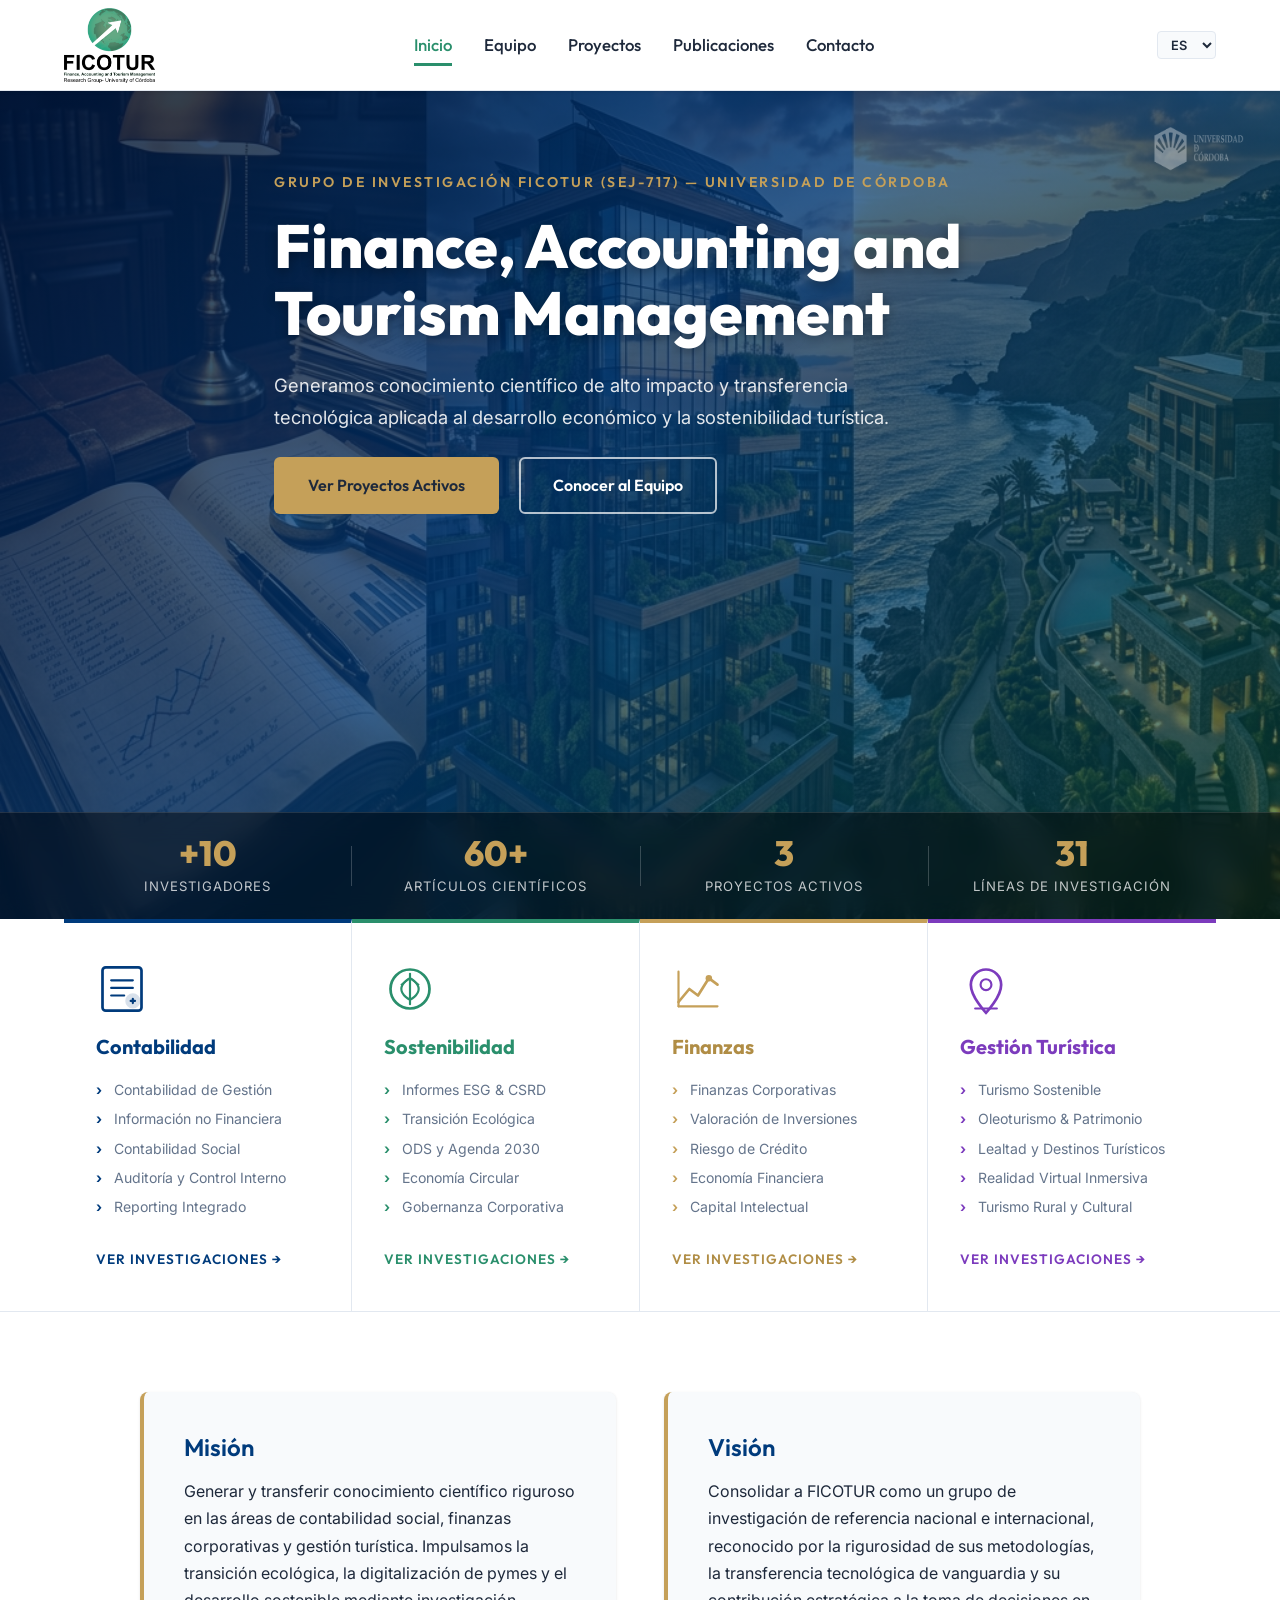
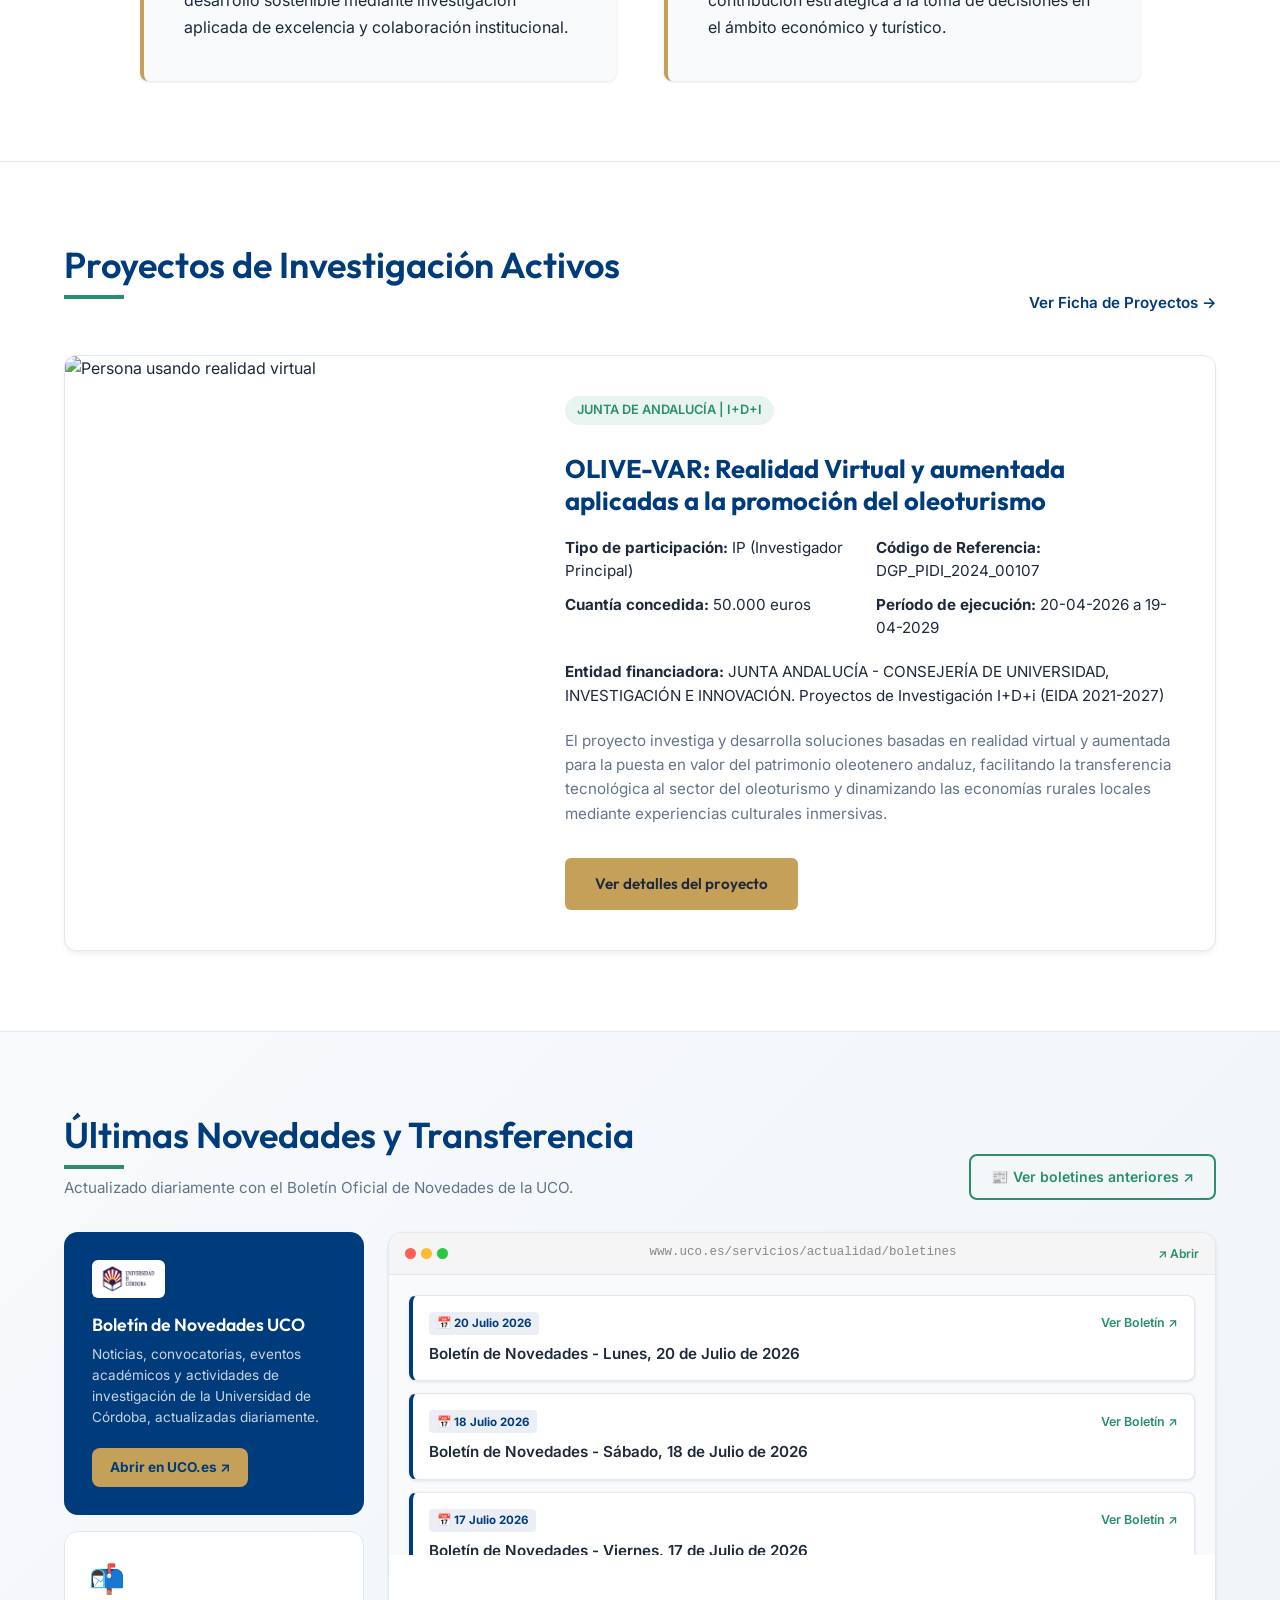
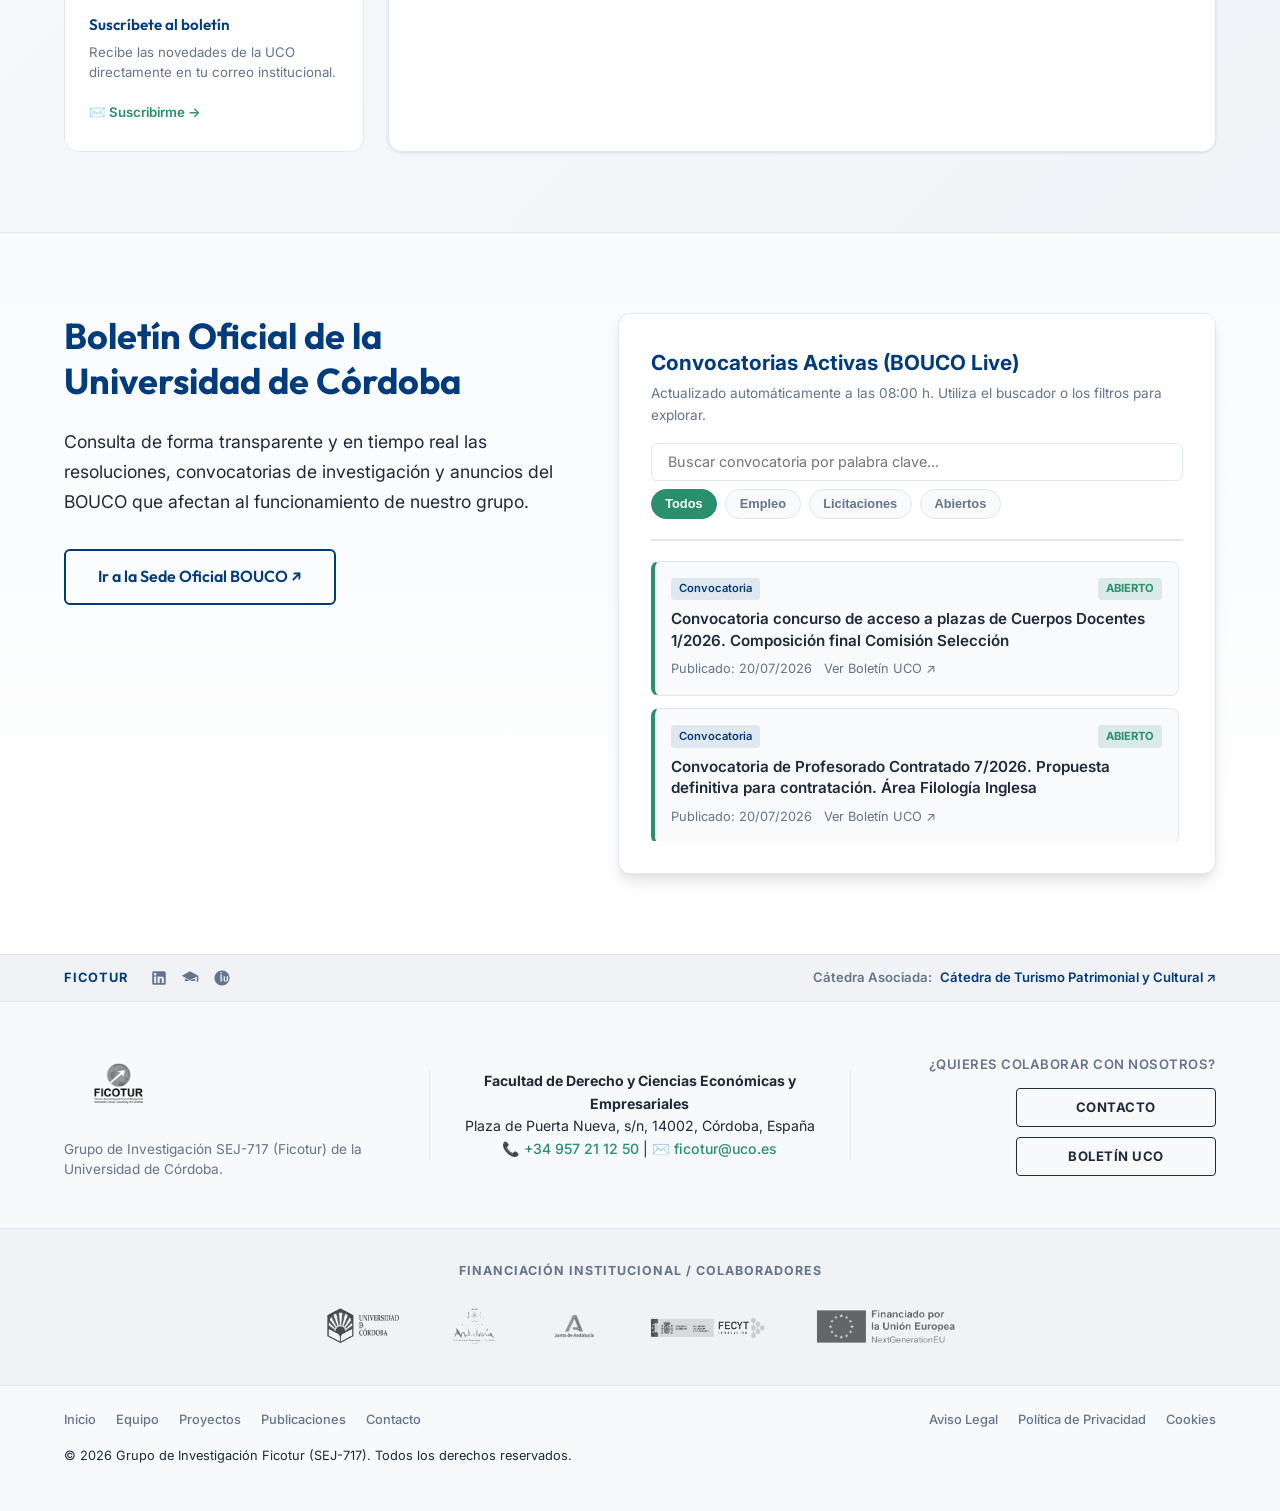
==== Transferencia_UCO/index.html @ 95b576c9 "feat: mejoras web 2026 - Training, publicaciones 10 anos, tipografia editorial, scroll reveal, count" ====
<!DOCTYPE html>
<html lang="es">
<head>
    <meta charset="UTF-8">
    <meta name="viewport" content="width=device-width, initial-scale=1.0">
    <title>FICOTUR (SEJ-717) - Contabilidad, Finanzas y Gestión Turística | UCO</title>
    <meta name="description" content="Grupo de Investigación Ficotur (SEJ-717) de la Universidad de Córdoba. Especializados en Contabilidad de Gestión, Finanzas Corporativas y Sostenibilidad en el sector turístico.">
    <link rel="stylesheet" href="style.css">
    
    <!-- Marcado de Datos Estructurados Schema.org para SEO Académico (Organization) -->
    <script type="application/ld+json">
    {
      "@context": "https://schema.org",
      "@type": "ResearchOrganization",
      "name": "Grupo de Investigación Ficotur (SEJ-717)",
      "alternateName": "FICOTUR",
      "description": "Grupo de Investigación en Contabilidad, Finanzas y Gestión Turística de la Universidad de Córdoba.",
      "url": "https://www.uco.es/ficotur",
      "logo": "https://www.uco.es/ficotur/logo_ficotur_vertical.png",
      "parentOrganization": {
        "@type": "EducationalOrganization",
        "name": "Universidad de Córdoba",
        "alternateName": "UCO",
        "url": "https://www.uco.es"
      },
      "knowsAbout": [
        "Accounting",
        "Finance",
        "Tourism Management",
        "Sustainability"
      ],
      "contactPoint": {
        "@type": "ContactPoint",
        "email": "ficotur@uco.es",
        "contactType": "scientific support"
      }
    }
    </script>
</head>
<body>

    <!-- CABECERA PRINCIPAL -->
    <header class="header">
        <div class="container header-container">
            <a href="index.html" class="logo-link" aria-label="Página de inicio de Ficotur">
                <img src="logo_ficotur_vertical.png" alt="Logotipo oficial de Ficotur UCO" class="logo-img">
            </a>
            
            <button id="nav-toggle" class="nav-toggle" aria-expanded="false" aria-label="Abrir menú de navegación">
                ☰
            </button>
            
            <nav id="nav-menu" class="nav">
                <a href="index.html" class="nav-link active" data-translate="nav-inicio">Inicio</a>
                <a href="equipo.html" class="nav-link" data-translate="nav-equipo">Equipo</a>
                <a href="proyectos.html" class="nav-link" data-translate="nav-proyectos">Proyectos</a>
                <a href="publicaciones.html" class="nav-link" data-translate="nav-publicaciones">Publicaciones</a>
                <a href="contacto.html" class="nav-link" data-translate="nav-contacto">Contacto</a>
            </nav>

            <div class="lang-selector">
                <select id="lang-select" class="lang-select" aria-label="Seleccionar idioma">
                    <option value="es">ES</option>
                    <option value="en">EN</option>
                    <option value="fr">FR</option>
                    <option value="pt">PT</option>
                </select>
            </div>
        </div>
    </header>

    <main>
        <!-- HERO SECTION CINEMATOGRÁFICO -->
        <section class="hero-cinematic" id="hero">
            <!-- VÍDEO DE FONDO (autoplay, muted, loop — como asgt.es) -->
            <video
                class="hero-video-bg"
                autoplay
                muted
                loop
                playsinline
                poster="hero_bg.png"
                aria-hidden="true">
                <source src="Toma_Patrimonio_y_Gestion_T.mp4" type="video/mp4">
            </video>
            <div class="hero-overlay"></div>

            <!-- Logo UCO Flotante en el Hero -->
            <a href="https://www.uco.es" target="_blank" rel="noopener" aria-label="Universidad de Córdoba" class="hero-uco-stamp">
                <img src="logo_uco.png" alt="Logotipo Universidad de Córdoba" class="hero-uco-stamp-img">
            </a>

            <div class="container hero-cine-content">
                <span class="hero-eyebrow" data-translate="hero-eyebrow">Grupo de Investigación Ficotur (SEJ-717) — Universidad de Córdoba</span>
                <h1 data-translate="hero-title">Finance, Accounting<br>&amp; Tourism Management</h1>
                <p class="hero-subtitle" data-translate="hero-desc">Generamos conocimiento científico de alto impacto y transferencia tecnológica aplicada al desarrollo económico y la sostenibilidad turística.</p>

                <div class="hero-buttons">
                    <a href="proyectos.html" class="btn btn-primary" data-translate="hero-btn-proyectos">Ver Proyectos Activos</a>
                    <a href="equipo.html" class="btn btn-outline" data-translate="hero-btn-equipo">Conocer al Equipo</a>
                </div>
            </div>

            <!-- Estadísticas integradas en el hero -->
            <div class="hero-stats-bar">
                <div class="container hero-stats-inner">
                    <div class="hero-stat">
                        <span class="hero-stat-num">+10</span>
                        <span class="hero-stat-label" data-translate="stat-investigadores">Investigadores</span>
                    </div>
                    <div class="hero-stat-divider"></div>
                    <div class="hero-stat">
                        <span class="hero-stat-num">60+</span>
                        <span class="hero-stat-label" data-translate="stat-articulos">Artículos Científicos</span>
                    </div>
                    <div class="hero-stat-divider"></div>
                    <div class="hero-stat">
                        <span class="hero-stat-num">3</span>
                        <span class="hero-stat-label" data-translate="stat-proyectos">Proyectos Activos</span>
                    </div>
                    <div class="hero-stat-divider"></div>
                    <div class="hero-stat">
                        <span class="hero-stat-num">31</span>
                        <span class="hero-stat-label" data-translate="stat-lineas">Líneas de Investigación</span>
                    </div>
                </div>
            </div>
        </section>

        <!-- STRIP DE 4 PILARES DE INVESTIGACIÓN -->
        <section class="pillars-strip" id="pilares" aria-label="Pilares de investigación">
            <div class="container pillars-grid">

                <!-- PILAR 1: CONTABILIDAD -->
                <article class="pillar-card pillar-contabilidad">
                    <div class="pillar-icon">
                        <svg viewBox="0 0 48 48" fill="none" xmlns="http://www.w3.org/2000/svg">
                            <rect x="6" y="4" width="36" height="40" rx="3" stroke="currentColor" stroke-width="2.5"/>
                            <line x1="14" y1="16" x2="34" y2="16" stroke="currentColor" stroke-width="2" stroke-linecap="round"/>
                            <line x1="14" y1="23" x2="34" y2="23" stroke="currentColor" stroke-width="2" stroke-linecap="round"/>
                            <line x1="14" y1="30" x2="26" y2="30" stroke="currentColor" stroke-width="2" stroke-linecap="round"/>
                            <circle cx="34" cy="35" r="6" fill="currentColor" opacity="0.15" stroke="currentColor" stroke-width="2"/>
                            <path d="M32 35h4M34 33v4" stroke="currentColor" stroke-width="2" stroke-linecap="round"/>
                        </svg>
                    </div>
                    <h3>Contabilidad</h3>
                    <ul class="pillar-list">
                        <li>Contabilidad de Gestión</li>
                        <li>Información no Financiera</li>
                        <li>Contabilidad Social</li>
                        <li>Auditoría y Control Interno</li>
                        <li>Reporting Integrado</li>
                    </ul>
                    <a href="proyectos.html" class="pillar-link">Ver investigaciones →</a>
                </article>

                <!-- PILAR 2: SOSTENIBILIDAD -->
                <article class="pillar-card pillar-sostenibilidad">
                    <div class="pillar-icon">
                        <svg viewBox="0 0 48 48" fill="none" xmlns="http://www.w3.org/2000/svg">
                            <circle cx="24" cy="24" r="18" stroke="currentColor" stroke-width="2.5"/>
                            <path d="M24 14c0 0-8 4-8 10s8 10 8 10" stroke="currentColor" stroke-width="2" stroke-linecap="round"/>
                            <path d="M24 14c0 0 8 4 8 10s-8 10-8 10" stroke="currentColor" stroke-width="2" stroke-linecap="round"/>
                            <line x1="24" y1="10" x2="24" y2="38" stroke="currentColor" stroke-width="2" stroke-linecap="round"/>
                            <path d="M16 20c3-2 5-4 8-6 3 2 5 4 8 6" stroke="currentColor" stroke-width="1.5" stroke-linecap="round"/>
                        </svg>
                    </div>
                    <h3>Sostenibilidad</h3>
                    <ul class="pillar-list">
                        <li>Informes ESG &amp; CSRD</li>
                        <li>Transición Ecológica</li>
                        <li>ODS y Agenda 2030</li>
                        <li>Economía Circular</li>
                        <li>Gobernanza Corporativa</li>
                    </ul>
                    <a href="proyectos.html" class="pillar-link">Ver investigaciones →</a>
                </article>

                <!-- PILAR 3: FINANZAS -->
                <article class="pillar-card pillar-finanzas">
                    <div class="pillar-icon">
                        <svg viewBox="0 0 48 48" fill="none" xmlns="http://www.w3.org/2000/svg">
                            <polyline points="6,36 16,24 24,30 34,14 42,20" stroke="currentColor" stroke-width="2.5" stroke-linecap="round" stroke-linejoin="round"/>
                            <circle cx="34" cy="14" r="3" fill="currentColor"/>
                            <line x1="6" y1="40" x2="42" y2="40" stroke="currentColor" stroke-width="2" stroke-linecap="round"/>
                            <line x1="6" y1="8" x2="6" y2="40" stroke="currentColor" stroke-width="2" stroke-linecap="round"/>
                        </svg>
                    </div>
                    <h3>Finanzas</h3>
                    <ul class="pillar-list">
                        <li>Finanzas Corporativas</li>
                        <li>Valoración de Inversiones</li>
                        <li>Riesgo de Crédito</li>
                        <li>Economía Financiera</li>
                        <li>Capital Intelectual</li>
                    </ul>
                    <a href="proyectos.html" class="pillar-link">Ver investigaciones →</a>
                </article>

                <!-- PILAR 4: TURISMO -->
                <article class="pillar-card pillar-turismo">
                    <div class="pillar-icon">
                        <svg viewBox="0 0 48 48" fill="none" xmlns="http://www.w3.org/2000/svg">
                            <path d="M24 6C16.27 6 10 12.27 10 20c0 11.25 14 26 14 26s14-14.75 14-26c0-7.73-6.27-14-14-14z" stroke="currentColor" stroke-width="2.5"/>
                            <circle cx="24" cy="20" r="5" stroke="currentColor" stroke-width="2"/>
                            <path d="M14 42h20" stroke="currentColor" stroke-width="2" stroke-linecap="round"/>
                        </svg>
                    </div>
                    <h3>Gestión Turística</h3>
                    <ul class="pillar-list">
                        <li>Turismo Sostenible</li>
                        <li>Oleoturismo &amp; Patrimonio</li>
                        <li>Lealtad y Destinos Turísticos</li>
                        <li>Realidad Virtual Inmersiva</li>
                        <li>Turismo Rural y Cultural</li>
                    </ul>
                    <a href="proyectos.html" class="pillar-link">Ver investigaciones →</a>
                </article>

            </div>
        </section>


        <!-- PRESENTACIÓN: MISIÓN Y VISIÓN -->
        <section class="section-padding" id="mision-vision" style="background-color: var(--bg-white); border-bottom: 1px solid var(--border-color);">
            <div class="container">
                <div class="mision-vision-grid">
                    <div class="mision-vision-card">
                        <h3 data-translate="mision-title">Misión</h3>
                        <p data-translate="mision-desc">Generar y transferir conocimiento científico riguroso en las áreas de contabilidad social, finanzas corporativas y gestión turística. Impulsamos la transición ecológica, la digitalización de pymes y el desarrollo sostenible mediante investigación aplicada de excelencia y colaboración institucional.</p>
                    </div>
                    <div class="mision-vision-card">
                        <h3 data-translate="vision-title">Visión</h3>
                        <p data-translate="vision-desc">Consolidar a FICOTUR como un grupo de investigación de referencia nacional e internacional, reconocido por la rigurosidad de sus metodologías, la transferencia tecnológica de vanguardia y su contribución estratégica a la toma de decisiones en el ámbito económico y turístico.</p>
                    </div>
                </div>
            </div>
        </section>

        <!-- PROYECTOS DESTACADOS (SÓLO EL ACTIVO REAL) -->
        <section class="section-padding" id="proyectos-destacados" style="background-color: var(--bg-white);">
            <div class="container">
                <div style="display: flex; justify-content: space-between; align-items: flex-end; margin-bottom: 2rem;">
                    <h2 class="section-title" data-translate="proy-destacados-title">Proyecto de Investigación Activo</h2>
                    <a href="proyectos.html" class="card-link" style="margin-bottom: 0.5rem;" data-translate="proy-ver-todos">Ver Ficha de Proyectos →</a>
                </div>
                
                <!-- Tarjeta Destacada Horizontal para el Proyecto Real -->
                <div class="featured-project-card">
                    <div class="featured-project-img-wrapper">
                        <img src="https://images.unsplash.com/photo-1531403009284-440f080d1e12?auto=format&fit=crop&q=80&w=800" alt="Persona usando realidad virtual" class="featured-project-img" loading="lazy">
                    </div>
                    <div class="featured-project-content">
                        <span class="card-tag" data-translate="proy-1-tag">Junta de Andalucía | I+D+i</span>
                        <h3 class="featured-project-title" style="font-size: 1.6rem; color: var(--primary); margin: 0.75rem 0 1.25rem; font-family: var(--font-headings); font-weight: 700; line-height: 1.25;" data-translate="proy-1-title">
                            OLIVE-VAR: Realidad Virtual y aumentada aplicadas a la promoción del oleoturismo
                        </h3>
                        <div class="featured-project-meta" style="display: grid; grid-template-columns: repeat(2, 1fr); gap: 0.75rem; margin-bottom: 1.25rem; font-size: 0.95rem; line-height: 1.5;">
                            <div><strong data-translate="proy-label-participacion">Tipo de participación: </strong><span data-translate="proy-val-participacion">IP (Investigador Principal)</span></div>
                            <div><strong data-translate="proy-label-codigo">Código de Referencia: </strong><span>DGP_PIDI_2024_00107</span></div>
                            <div><strong data-translate="proy-label-cuantia">Cuantía concedida: </strong><span data-translate="proy-val-cuantia">50.000 euros</span></div>
                            <div><strong data-translate="proy-label-fechas">Período de ejecución: </strong><span data-translate="proy-val-fechas">20-04-2026 a 19-04-2029</span></div>
                        </div>
                        <p style="color: var(--text-dark); font-size: 0.95rem; line-height: 1.6; margin-bottom: 1.25rem;">
                            <strong data-translate="proy-label-entidad">Entidad financiadora: </strong><span data-translate="proy-val-entidad">JUNTA ANDALÚCIA - CONSEJERÍA DE UNIVERSIDAD, INVESTIGACIÓN E INNOVACIÓN. Proyectos de Investigación I+D+i (EIDA 2021-2027)</span>
                        </p>
                        <p class="card-desc" style="color: var(--text-muted); font-size: 0.95rem; line-height: 1.6; margin-bottom: 2rem; flex-grow: 1;" data-translate="proy-1-desc">
                            El proyecto investiga y desarrolla soluciones basadas en realidad virtual y aumentada para la puesta en valor del patrimonio oleotenero andaluz, facilitando la transferencia tecnológica al sector del oleoturismo y dinamizando las economías rurales locales mediante experiencias culturales inmersivas.
                        </p>
                        <a href="proyectos.html" class="btn btn-primary" style="align-self: flex-start; padding: 0.75rem 1.75rem; font-size: 0.95rem;" data-translate="proy-ver-detalle">Ver detalles del proyecto</a>
                    </div>
                </div>
            </div>
        </section>

        <!-- ÚLTIMAS NOTICIAS / TRANSFERENCIA — BOLETÍN UCO EN VIVO -->
        <section class="section-padding" id="noticias" style="background: linear-gradient(135deg, var(--bg-light) 0%, #f0f4f8 100%); border-top: 1px solid var(--border-color);">
            <div class="container">

                <div style="display: flex; justify-content: space-between; align-items: flex-end; margin-bottom: 2rem; flex-wrap: wrap; gap: 1rem;">
                    <div>
                        <h2 class="section-title" style="margin-bottom: 0.4rem;">Últimas Novedades y Transferencia</h2>
                        <p style="color: var(--text-muted); font-size: 0.95rem; margin: 0;">Actualizado diariamente con el Boletín Oficial de Novedades de la UCO.</p>
                    </div>
                    <a href="https://www.uco.es/servicios/actualidad/boletines" target="_blank" rel="noopener"
                       style="display: inline-flex; align-items: center; gap: 0.5rem; padding: 0.6rem 1.25rem; border: 2px solid var(--secondary); border-radius: 8px; color: var(--secondary); font-weight: 600; font-size: 0.88rem; text-decoration: none; transition: var(--transition); white-space: nowrap;"
                       onmouseover="this.style.background='var(--secondary)'; this.style.color='white';"
                       onmouseout="this.style.background='transparent'; this.style.color='var(--secondary)';">
                        📰 Ver boletines anteriores ↗
                    </a>
                </div>

                <!-- Layout asimétrico: tarjeta lateral + iframe del boletín UCO -->
                <div style="display: grid; grid-template-columns: 300px 1fr; gap: 1.5rem; align-items: stretch;">

                    <!-- COLUMNA IZQ: Información del boletín UCO -->
                    <div style="display: flex; flex-direction: column; gap: 1rem;">

                        <!-- Card UCO Identity -->
                        <div style="background: var(--primary); border-radius: 14px; padding: 1.75rem; color: white; flex-shrink: 0;">
                            <img src="logo_uco.png" alt="UCO" style="height: 38px; background: white; padding: 4px 8px; border-radius: 6px; display: block; margin-bottom: 1rem;">
                            <h3 style="font-size: 1.1rem; font-family: var(--font-headings); margin-bottom: 0.5rem; color: white;">Boletín de Novedades UCO</h3>
                            <p style="font-size: 0.85rem; color: rgba(255,255,255,0.78); line-height: 1.55; margin-bottom: 1.25rem;">
                                Noticias, convocatorias, eventos académicos y actividades de investigación de la Universidad de Córdoba, actualizadas diariamente.
                            </p>
                            <a href="https://www.uco.es/servicios/actualidad/boletines"
                               target="_blank" rel="noopener"
                               style="display: inline-block; background: var(--accent); color: var(--primary); padding: 0.55rem 1.1rem; border-radius: 8px; font-size: 0.85rem; font-weight: 700; text-decoration: none; transition: var(--transition);">
                                Abrir en UCO.es ↗
                            </a>
                        </div>

                        <!-- Card suscripción -->
                        <div style="background: var(--bg-white); border: 1px solid var(--border-color); border-radius: 14px; padding: 1.5rem; flex-grow: 1;">
                            <div style="font-size: 1.8rem; margin-bottom: 0.75rem;">📬</div>
                            <h4 style="font-family: var(--font-headings); color: var(--primary); font-size: 0.95rem; margin-bottom: 0.5rem;">Suscríbete al boletín</h4>
                            <p style="font-size: 0.83rem; color: var(--text-muted); line-height: 1.55; margin-bottom: 1rem;">Recibe las novedades de la UCO directamente en tu correo institucional.</p>
                            <a href="https://www.uco.es/servicios/actualidad/boletines" target="_blank" rel="noopener"
                               style="display: inline-flex; align-items: center; gap: 0.4rem; font-size: 0.83rem; font-weight: 600; color: var(--secondary); text-decoration: none;">
                                ✉️ Suscribirme →
                            </a>
                        </div>

                    </div>

                    <!-- COLUMNA DER: Iframe del Boletín de Novedades UCO -->
                    <div style="background: white; border-radius: 14px; overflow: hidden; border: 1px solid var(--border-color); box-shadow: var(--shadow-sm); min-height: 520px; position: relative;">
                        <!-- Barra de título del iframe -->
                        <div style="background: #f5f5f5; border-bottom: 1px solid var(--border-color); padding: 0.65rem 1rem; display: flex; align-items: center; gap: 0.6rem;">
                            <div style="display: flex; gap: 5px;">
                                <div style="width:11px; height:11px; border-radius:50%; background:#ff5f57;"></div>
                                <div style="width:11px; height:11px; border-radius:50%; background:#febc2e;"></div>
                                <div style="width:11px; height:11px; border-radius:50%; background:#28c840;"></div>
                            </div>
                            <span style="font-size: 0.78rem; color: #888; flex-grow: 1; text-align: center; font-family: monospace;">www.uco.es/servicios/actualidad/boletines</span>
                            <a href="https://www.uco.es/servicios/actualidad/boletines" target="_blank" rel="noopener"
                               style="font-size: 0.75rem; color: var(--secondary); font-weight: 600; text-decoration: none;">↗ Abrir</a>
                        </div>
                        <!-- Contenedor del Boletín de Novedades UCO en tiempo real -->
                        <div style="height: 480px; overflow-y: auto; padding: 1.25rem; background: var(--bg-light);" class="bouco-list" id="uco-boletines-list-container">
                            <div class="uco-boletines-list" id="uco-boletines-list">
                                <div class="bouco-empty">Cargando Boletín de Novedades en tiempo real...</div>
                            </div>
                        </div>
                    </div>
                </div>

            </div>
        </section>

        <style>
        @media (max-width: 860px) {
            #noticias .container > div:last-child {
                grid-template-columns: 1fr !important;
            }
        }
        </style>





        <!-- SECCIÓN BOUCO (BOLETÍN OFICIAL DE LA UNIVERSIDAD DE CÓRDOBA) -->
        <section class="bouco-section" id="bouco-news">
            <div class="container bouco-container">
                <div class="bouco-content">
                    <h2>Boletín Oficial de la Universidad de Córdoba</h2>
                    <p>
                        Consulta de forma transparente y en tiempo real las resoluciones, convocatorias de investigación y anuncios del BOUCO que afectan al funcionamiento de nuestro grupo.
                    </p>
                    <a href="https://sede.uco.es/bouco/bandejaAnuncios.htm;jsessionid=0128C99A141A20BB1918C19B3AFC13D8?cid=1125621" 
                       target="_blank" 
                       rel="noopener" 
                       class="btn btn-outline" 
                       style="border-color: var(--primary); color: var(--primary);"
                       aria-label="Acceder a la sede electrónica del BOUCO">
                        Ir a la Sede Oficial BOUCO ↗
                    </a>
                </div>
                
                <!-- CUADRO INTERACTIVO DE CONVOCATORIAS (BOUCO LIVE WIDGET) -->
                <div class="bouco-widget" role="region" aria-label="Tablón de convocatorias en tiempo real">
                    <div class="bouco-widget-header">
                        <div class="bouco-widget-title">
                            Convocatorias Activas (BOUCO Live)
                        </div>
                        <p style="font-size: 0.85rem; color: var(--text-muted); margin-bottom: 0;">
                            Actualizado automáticamente a las 08:00 h. Utiliza el buscador o los filtros para explorar.
                        </p>
                        <div class="bouco-search-box">
                            <input type="text" id="bouco-search" class="bouco-search-input" placeholder="Buscar convocatoria por palabra clave...">
                        </div>
                        <div class="bouco-filters">
                            <button class="bouco-filter-btn active" data-filter="Todos">Todos</button>
                            <button class="bouco-filter-btn" data-filter="Empleo">Empleo</button>
                            <button class="bouco-filter-btn" data-filter="Proyectos">Licitaciones</button>
                            <button class="bouco-filter-btn" data-filter="Abierto">Abiertos</button>
                        </div>
                    </div>
                    <div class="bouco-list" id="bouco-list-container">
                        <!-- Cargando dinámicamente mediante JS -->
                        <div class="bouco-empty">Cargando anuncios del BOUCO...</div>
                    </div>
                </div>
            </div>
        </section>
    </main>

    <!-- PIE DE PÁGINA (ESTILO CNIO) -->
    <footer class="footer-cnio">
        <!-- 1. Barra superior: Redes y Accesos -->
        <div class="footer-top-bar">
            <div class="container footer-top-inner">
                <div class="footer-socials">
                    <span class="social-prefix">FICOTUR</span>
                    <a href="https://www.linkedin.com/in/ricardohernandezrojas" target="_blank" rel="noopener" aria-label="LinkedIn">
                        <svg class="icon-svg" viewBox="0 0 24 24"><path fill="currentColor" d="M19 3a2 2 0 0 1 2 2v14a2 2 0 0 1-2 2H5a2 2 0 0 1-2-2V5a2 2 0 0 1 2-2h14m-.5 15.5v-5.3a3.26 3.26 0 0 0-3.26-3.26c-.85 0-1.84.52-2.32 1.3v-1.11h-2.79v8.37h2.79v-4.93c0-.77.62-1.4 1.39-1.4a1.4 1.4 0 0 1 1.4 1.4v4.93h2.79M6.88 8.56a1.68 1.68 0 0 0 1.68-1.68c0-.93-.75-1.69-1.68-1.69a1.69 1.69 0 0 0-1.69 1.69c0 .93.76 1.68 1.69 1.68m1.39 9.94v-8.37H5.5v8.37h2.77z"/></svg>
                    </a>
                    <a href="https://scholar.google.es/citations?user=Y70n6oMAAAAJ" target="_blank" rel="noopener" aria-label="Google Scholar">
                        <svg class="icon-svg" viewBox="0 0 24 24"><path fill="currentColor" d="M12 3L1 9l11 6l9-4.91V17h2V9L12 3M5.89 12.55L12 15.88l6.11-3.33c.6.93.89 2 .89 3.45H5c0-1.45.29-2.52.89-3.45Z"/></svg>
                    </a>
                    <a href="https://orcid.org/0000-0002-3055-2151" target="_blank" rel="noopener" aria-label="ORCID">
                        <svg class="icon-svg" viewBox="0 0 24 24"><path fill="currentColor" d="M12 2C6.477 2 2 6.477 2 12s4.477 10 10 10s10-4.477 10-10S17.523 2 12 2zm-.229 14.808H9.95V7.198h1.822v9.61zm-.911-10.8c-.615 0-1.077-.456-1.077-1.077c0-.621.462-1.077 1.077-1.077c.621 0 1.077.456 1.077 1.077c0 .621-.456 1.077-1.077 1.077zm5.556 10.8c-1.371 0-2.316-.948-2.316-2.304v-4.996h1.84v4.996c0 .736.43 1.157 1.134 1.157c.71 0 1.144-.421 1.144-1.157v-4.996h1.84v4.996c0 1.356-.948 2.304-2.642 2.304z"/></svg>
                    </a>
                </div>
                <div class="footer-top-right">
                    <span class="co-prefix">Cátedra Asociada:</span>
                    <a href="https://www.uco.es/catedrasyaulas/catedraturismo/" target="_blank" rel="noopener">Cátedra de Turismo Patrimonial y Cultural ↗</a>
                </div>
            </div>
        </div>

        <!-- 2. Sección central: Marca, Info y Acciones -->
        <div class="footer-middle-section">
            <div class="container footer-middle-grid">
                <!-- Columna Izq: Logotipo y lema -->
                <div class="footer-col-brand">
                    <a href="index.html" class="footer-logo-link">
                        <img src="logo_ficotur.png" alt="Logotipo Ficotur UCO" class="footer-logo">
                    </a>
                    <p class="footer-tagline">Grupo de Investigación SEJ-717 (Ficotur) de la Universidad de Córdoba.</p>
                </div>
                
                <!-- Columna Centro: Información de contacto -->
                <div class="footer-col-info">
                    <p class="footer-address">
                        <strong>Facultad de Derecho y Ciencias Económicas y Empresariales</strong><br>
                        Plaza de Puerta Nueva, s/n, 14002, Córdoba, España<br>
                        📞 <a href="tel:+34957211250">+34 957 21 12 50</a> | ✉️ <a href="mailto:ficotur@uco.es">ficotur@uco.es</a>
                    </p>
                </div>
                
                <!-- Columna Der: Botones de Acción -->
                <div class="footer-col-actions">
                    <p class="actions-title">¿Quieres colaborar con nosotros?</p>
                    <a href="contacto.html" class="btn-footer-outline">CONTACTO</a>
                    <a href="https://www.uco.es/servicios/actualidad/boletines" target="_blank" rel="noopener" class="btn-footer-outline">BOLETÍN UCO</a>
                </div>
            </div>
        </div>

        <!-- 3. Sección de logos de Financiación / Acreditaciones (Monocromáticos) -->
        <div class="footer-funding-section">
            <div class="container">
                <span class="funding-title">Financiación institucional / Colaboradores</span>
                <div class="funding-logos-grid">
                    <a href="https://www.uco.es/" target="_blank" rel="noopener" aria-label="Universidad de Córdoba">
                        <img src="logo_uco.png" alt="Universidad de Córdoba" class="funding-logo">
                    </a>
                    <a href="https://www.uco.es/catedrasyaulas/catedraturismo/" target="_blank" rel="noopener" aria-label="Cátedra de Turismo Patrimonial y Cultural">
                        <img src="logo_catedra.png" alt="Cátedra de Turismo Patrimonial y Cultural" class="funding-logo">
                    </a>
                    <a href="https://www.juntadeandalucia.es/organismos/universidadinvestigacioneinnovacion/areas/universidad.html" target="_blank" rel="noopener" aria-label="Junta de Andalucía">
                        <img src="logo_junta.png" alt="Junta de Andalucía" class="funding-logo">
                    </a>
                    <a href="https://fecyt.es/es/tematica/investigacion" target="_blank" rel="noopener" aria-label="Ministerio de Ciencia e Innovación - FECYT">
                        <img src="logo_ministerio_fecyt.png" alt="Ministerio de Ciencia e Innovación - FECYT" class="funding-logo">
                    </a>
                    <a href="https://www.consilium.europa.eu/es/council-eu/search-the-list-of-council-preparatory-bodies/working-party-on-research/" target="_blank" rel="noopener" aria-label="Financiado por la Unión Europea - NextGenerationEU">
                        <img src="logo_ue_nextgen.png" alt="Financiado por la Unión Europea - NextGenerationEU" class="funding-logo">
                    </a>
                </div>
            </div>
        </div>

        <div class="footer-bottom-bar">
            <div class="container footer-bottom-inner">
                <div class="footer-bottom-links">
                    <a href="index.html" data-translate="nav-inicio">Inicio</a>
                    <a href="equipo.html" data-translate="nav-equipo">Equipo</a>
                    <a href="proyectos.html" data-translate="nav-proyectos">Proyectos</a>
                    <a href="publicaciones.html" data-translate="nav-publicaciones">Publicaciones</a>
                    <a href="contacto.html" data-translate="nav-contacto">Contacto</a>
                </div>
                <div class="footer-legal-links">
                    <a href="#" id="footer-btn-legal" data-translate="footer-legal">Aviso Legal</a>
                    <a href="#" id="footer-btn-privacy" data-translate="footer-privacy">Política de Privacidad</a>
                    <a href="#" id="footer-btn-cookies" data-translate="footer-cookies">Cookies</a>
                </div>
                <p class="footer-credits" data-translate="footer-derechos">
                    © 2026 Grupo de Investigación Ficotur (SEJ-717). Todos los derechos reservados.
                </p>
            </div>
        </div>
    </footer>

    <script src="traducciones.js"></script>
    <script src="app.js"></script>
</body>
</html>
---- Transferencia_UCO/style.css ----
/* ==========================================================================
   ESTILOS GLOBALES - WEB GRUPO INVESTIGACIÓN FICOTUR (SEJ-717)
   ========================================================================== */

/* Importación de tipografías académicas y modernas desde Google Fonts */
@import url('https://fonts.googleapis.com/css2?family=Inter:wght@300;400;500;600&family=Outfit:wght@400;500;600;700&display=swap');

/* Variables de Identidad y Sistema de Diseño */
:root {
    /* Paleta Cromática */
    --primary: #003B7C;             /* Azul UCO - Rigor e Institucionalidad */
    --primary-hover: #002c5c;
    --secondary: #2A8F6C;           /* Verde Ficotur - Sostenibilidad y Turismo */
    --secondary-light: #41B38A;     /* Verde de realce */
    --accent: #C5A059;              /* Dorado UCO - Acentos y botones */
    --accent-hover: #b08d4b;
    
    /* Colores de Fondo y Texto */
    --text-dark: #1E293B;           /* Slate 800 - Lectura óptima libre de fatiga */
    --text-muted: #64748B;          /* Slate 500 - Subtítulos e información menor */
    --bg-light: #F8FAFC;            /* Slate 50 - Fondos neutros claros */
    --bg-white: #FFFFFF;            /* Blanco puro */
    --border-color: #E2E8F0;        /* Gris de división */
    
    /* Fuentes */
    --font-headings: 'Outfit', sans-serif;
    --font-body: 'Inter', sans-serif;
    
    /* Sombras y Efectos */
    --shadow-sm: 0 1px 3px rgba(0,0,0,0.1);
    --shadow-md: 0 4px 6px -1px rgba(0, 0, 0, 0.05), 0 2px 4px -1px rgba(0, 0, 0, 0.03);
    --shadow-lg: 0 10px 15px -3px rgba(0, 0, 0, 0.1), 0 4px 6px -2px rgba(0, 0, 0, 0.05);
    
    /* Animaciones y Transiciones */
    --transition: all 0.3s cubic-bezier(0.4, 0, 0.2, 1);
}

/* Reset y Estilos Base */
*, *::before, *::after {
    box-sizing: border-box;
    margin: 0;
    padding: 0;
}

html {
    scroll-behavior: smooth;
    font-size: 16px;
}

body {
    font-family: var(--font-body);
    background-color: var(--bg-light);
    color: var(--text-dark);
    line-height: 1.6;
    overflow-x: hidden;
}

h1, h2, h3, h4, h5, h6 {
    font-family: var(--font-headings);
    color: var(--primary);
    font-weight: 600;
    line-height: 1.25;
}

p {
    margin-bottom: 1.25rem;
}

a {
    color: var(--secondary);
    text-decoration: none;
    transition: var(--transition);
}

a:hover {
    color: var(--secondary-light);
}

/* Foco de accesibilidad accesible para teclado (WCAG) */
a:focus, button:focus, input:focus, textarea:focus {
    outline: 3px solid var(--accent);
    outline-offset: 2px;
}

/* Estructura / Contenedores */
.container {
    width: 100%;
    max-width: 1200px;
    margin: 0 auto;
    padding: 0 1.5rem;
}

.section-padding {
    padding: 5rem 0;
}

/* ==========================================================================
   CABECERA & MENÚ DE NAVEGACIÓN
   ========================================================================== */
.header {
    background-color: var(--bg-white);
    border-bottom: 1px solid var(--border-color);
    position: sticky;
    top: 0;
    z-index: 1000;
    box-shadow: var(--shadow-sm);
}

.header-container {
    display: flex;
    justify-content: space-between;
    align-items: center;
    height: 90px;
}

.logo-link {
    display: inline-block;
    height: 75px;
    flex-shrink: 0;
}

.logo-img {
    height: 75px;
    width: auto !important;
    object-fit: contain;
    display: block;
}

/* Selector de Idiomas en Header */
.lang-selector {
    display: inline-flex;
    align-items: center;
    position: relative;
    margin-left: 1.5rem;
    flex-shrink: 0;
}

.lang-select {
    padding: 0.3rem 0.6rem;
    font-size: 0.8rem;
    font-weight: 600;
    font-family: var(--font-body);
    color: var(--text-dark);
    background-color: var(--bg-light);
    border: 1px solid var(--border-color);
    border-radius: 4px;
    cursor: pointer;
    transition: var(--transition);
    outline: none;
}

.lang-select:hover, .lang-select:focus {
    border-color: var(--secondary);
    background-color: var(--bg-white);
}

.nav {
    display: flex;
    gap: 2rem;
}

.nav-link {
    font-family: var(--font-headings);
    font-weight: 500;
    color: var(--text-dark);
    font-size: 1.05rem;
    position: relative;
    padding: 0.5rem 0;
}

.nav-link::after {
    content: '';
    position: absolute;
    bottom: 0;
    left: 0;
    width: 0;
    height: 3px;
    background-color: var(--secondary);
    transition: var(--transition);
}

.nav-link:hover {
    color: var(--secondary);
}

.nav-link:hover::after,
.nav-link.active::after {
    width: 100%;
}

.nav-link.active {
    color: var(--secondary);
}

/* Menú móvil */
.nav-toggle {
    display: none;
    background: none;
    border: none;
    font-size: 1.75rem;
    color: var(--primary);
    cursor: pointer;
}

/* ==========================================================================
   PÁGINA DE INICIO (HERO CINEMATOGRÁFICO)
   ========================================================================== */

/* ── HERO CINEMATOGRÁFICO ────────────────────────────────────────────── */
.hero-cinematic {
    position: relative;
    min-height: 92vh;
    display: flex;
    flex-direction: column;
    justify-content: center;
    overflow: hidden;
    color: #fff;
}

/* Vídeo de fondo a pantalla completa (técnica asgt.es) */
.hero-video-bg {
    position: absolute;
    inset: 0;
    width: 100%;
    height: 100%;
    object-fit: cover;
    object-position: center;
    z-index: 0;
    pointer-events: none;
}

@keyframes heroZoom {
    from { transform: scale(1.05); }
    to   { transform: scale(1.12); }
}

.hero-overlay {
    position: absolute;
    inset: 0;
    z-index: 1;
    background: linear-gradient(
        135deg,
        rgba(0, 23, 62, 0.82) 0%,
        rgba(0, 59, 124, 0.72) 45%,
        rgba(10, 80, 60, 0.60) 100%
    );
}

/* Píldoras flotantes de pilares */
.hero-pillars-top {
    position: absolute;
    top: 2.2rem;
    left: 50%;
    transform: translateX(-50%);
    display: flex;
    gap: 0.75rem;
    flex-wrap: wrap;
    justify-content: center;
    z-index: 3;
}

.hero-pill {
    background: rgba(255,255,255,0.12);
    backdrop-filter: blur(8px);
    border: 1px solid rgba(255,255,255,0.25);
    color: #fff;
    font-family: var(--font-headings);
    font-size: 0.78rem;
    font-weight: 600;
    text-transform: uppercase;
    letter-spacing: 1.5px;
    padding: 0.35rem 1rem;
    border-radius: 50px;
    opacity: 0;
    animation: pillFadeIn 0.6s ease forwards;
}

@keyframes pillFadeIn {
    from { opacity: 0; transform: translateY(-12px); }
    to   { opacity: 1; transform: translateY(0); }
}

/* Contenido central del hero */
.hero-cine-content {
    position: relative;
    z-index: 2;
    text-align: left;
    padding-top: 5rem;
    padding-bottom: 2rem;
    max-width: 780px;
}

.hero-eyebrow {
    display: block;
    font-family: var(--font-headings);
    font-size: 0.88rem;
    font-weight: 600;
    text-transform: uppercase;
    letter-spacing: 2.5px;
    color: var(--accent);
    margin-bottom: 1.2rem;
}

.hero-cine-content h1 {
    color: #fff;
    font-size: clamp(2.4rem, 5vw, 3.8rem);
    font-weight: 800;
    line-height: 1.1;
    margin-bottom: 1.5rem;
    text-shadow: 0 3px 12px rgba(0,0,0,0.35);
}

.hero-subtitle {
    font-size: 1.15rem;
    line-height: 1.7;
    color: rgba(255,255,255,0.88);
    max-width: 640px;
    margin-bottom: 1.5rem;
}

.hero-location {
    margin-bottom: 2rem;
}

.hero-location a {
    font-size: 0.9rem;
    color: rgba(255,255,255,0.7);
    border-bottom: 1px dashed rgba(255,255,255,0.4);
    padding-bottom: 2px;
    transition: var(--transition);
}

.hero-location a:hover {
    color: var(--accent);
    border-color: var(--accent);
}

.hero-buttons {
    display: flex;
    gap: 1.25rem;
    flex-wrap: wrap;
}

/* Barra de estadísticas fijada al fondo del hero */
.hero-stats-bar {
    position: relative;
    z-index: 2;
    background: rgba(0,0,0,0.45);
    backdrop-filter: blur(12px);
    border-top: 1px solid rgba(255,255,255,0.12);
    margin-top: auto;
    padding: 1.4rem 0;
}

.hero-stats-inner {
    display: flex;
    align-items: center;
    gap: 0;
    justify-content: space-around;
}

.hero-stat {
    display: flex;
    flex-direction: column;
    align-items: center;
    flex: 1;
}

.hero-stat-num {
    font-family: var(--font-headings);
    font-size: 2.2rem;
    font-weight: 800;
    color: var(--accent);
    line-height: 1;
}

.hero-stat-label {
    font-size: 0.82rem;
    text-transform: uppercase;
    letter-spacing: 1px;
    color: rgba(255,255,255,0.75);
    margin-top: 0.3rem;
}

.hero-stat-divider {
    width: 1px;
    height: 40px;
    background: rgba(255,255,255,0.2);
    flex-shrink: 0;
}

/* BTNs dentro del hero */
.btn {
    display: inline-block;
    padding: 0.85rem 2rem;
    border-radius: 6px;
    font-family: var(--font-headings);
    font-weight: 600;
    font-size: 1rem;
    border: 2px solid transparent;
    cursor: pointer;
    transition: var(--transition);
}

.btn-primary {
    background-color: var(--accent);
    color: var(--text-dark);
}

.btn-primary:hover {
    background-color: var(--accent-hover);
    color: var(--text-dark);
    transform: translateY(-2px);
    box-shadow: 0 8px 24px rgba(197,160,89,0.4);
}

.btn-outline {
    background-color: transparent;
    border-color: rgba(255,255,255,0.7);
    color: #fff;
}

.btn-outline:hover {
    background-color: #fff;
    color: var(--primary);
    transform: translateY(-2px);
}

/* ── STRIP DE 4 PILARES ───────────────────────────────────────────────── */
.pillars-strip {
    background-color: #fff;
    padding: 0;
    border-bottom: 1px solid var(--border-color);
}

.pillars-grid {
    display: grid;
    grid-template-columns: repeat(4, 1fr);
    gap: 0;
}

.pillar-card {
    padding: 2.5rem 2rem;
    border-right: 1px solid var(--border-color);
    position: relative;
    transition: var(--transition);
    cursor: default;
    overflow: hidden;
}

.pillar-card:last-child {
    border-right: none;
}

.pillar-card::before {
    content: '';
    position: absolute;
    bottom: 0;
    left: 0;
    right: 0;
    height: 4px;
    transition: var(--transition);
}

.pillar-card:hover {
    transform: translateY(-6px);
    box-shadow: 0 20px 40px rgba(0,0,0,0.1);
    z-index: 1;
}

.pillar-icon {
    width: 52px;
    height: 52px;
    margin-bottom: 1.2rem;
}

.pillar-card h3 {
    font-size: 1.25rem;
    font-weight: 700;
    margin-bottom: 1rem;
}

.pillar-list {
    list-style: none;
    padding: 0;
    margin: 0 0 1.5rem;
}

.pillar-list li {
    font-size: 0.88rem;
    color: var(--text-muted);
    padding: 0.3rem 0;
    padding-left: 1.1rem;
    position: relative;
    line-height: 1.4;
}

.pillar-list li::before {
    content: '›';
    position: absolute;
    left: 0;
    font-weight: 700;
}

.pillar-link {
    display: inline-block;
    font-family: var(--font-headings);
    font-size: 0.85rem;
    font-weight: 600;
    text-transform: uppercase;
    letter-spacing: 1px;
    margin-top: auto;
}

/* Colores individuales por pilar */
.pillar-contabilidad { border-top: 4px solid #003B7C; }
.pillar-contabilidad .pillar-icon { color: #003B7C; }
.pillar-contabilidad h3 { color: #003B7C; }
.pillar-contabilidad .pillar-list li::before { color: #003B7C; }
.pillar-contabilidad .pillar-link { color: #003B7C; }
.pillar-contabilidad:hover { background: rgba(0,59,124,0.03); }

.pillar-sostenibilidad { border-top: 4px solid #2A8F6C; }
.pillar-sostenibilidad .pillar-icon { color: #2A8F6C; }
.pillar-sostenibilidad h3 { color: #2A8F6C; }
.pillar-sostenibilidad .pillar-list li::before { color: #2A8F6C; }
.pillar-sostenibilidad .pillar-link { color: #2A8F6C; }
.pillar-sostenibilidad:hover { background: rgba(42,143,108,0.03); }

.pillar-finanzas { border-top: 4px solid #C5A059; }
.pillar-finanzas .pillar-icon { color: #C5A059; }
.pillar-finanzas h3 { color: #B08D45; }
.pillar-finanzas .pillar-list li::before { color: #C5A059; }
.pillar-finanzas .pillar-link { color: #B08D45; }
.pillar-finanzas:hover { background: rgba(197,160,89,0.05); }

.pillar-turismo { border-top: 4px solid #7C3BBD; }
.pillar-turismo .pillar-icon { color: #7C3BBD; }
.pillar-turismo h3 { color: #7C3BBD; }
.pillar-turismo .pillar-list li::before { color: #7C3BBD; }
.pillar-turismo .pillar-link { color: #7C3BBD; }
.pillar-turismo:hover { background: rgba(124,59,189,0.03); }

/* Tarjetas Dinámicas / Componente Card */
.grid-3 {
    display: grid;
    grid-template-columns: repeat(3, 1fr);
    gap: 2.5rem;
    margin-top: 3.5rem;
}

.card {
    background-color: var(--bg-white);
    border: 1px solid var(--border-color);
    border-radius: 12px;
    overflow: hidden;
    transition: var(--transition);
    box-shadow: var(--shadow-sm);
    display: flex;
    flex-direction: column;
}

.card:hover {
    transform: translateY(-8px);
    box-shadow: var(--shadow-lg);
    border-color: var(--secondary-light);
}

.card-img-wrapper {
    height: 200px;
    width: 100%;
    overflow: hidden;
    position: relative;
}

.card-img {
    width: 100%;
    height: 100%;
    object-fit: cover;
    transition: var(--transition);
}

.card:hover .card-img {
    transform: scale(1.05);
}

.card-content {
    padding: 1.75rem;
    display: flex;
    flex-direction: column;
    flex-grow: 1;
}

.card-tag {
    display: inline-block;
    align-self: flex-start;
    padding: 0.25rem 0.75rem;
    border-radius: 50px;
    font-size: 0.8rem;
    font-weight: 600;
    background-color: rgba(42, 143, 108, 0.1);
    color: var(--secondary);
    margin-bottom: 1rem;
    text-transform: uppercase;
}

.card h3 {
    font-size: 1.3rem;
    margin-bottom: 1rem;
    color: var(--primary);
}

.card p {
    font-size: 0.95rem;
    color: var(--text-muted);
    margin-bottom: 1.5rem;
    flex-grow: 1;
}

.card-link {
    font-weight: 600;
    font-size: 0.95rem;
    display: flex;
    align-items: center;
    gap: 0.5rem;
    color: var(--primary);
}

.card-link:hover {
    color: var(--secondary);
}

/* Tarjeta destacada del proyecto real */
.featured-project-card {
    display: flex;
    background-color: var(--bg-white);
    border: 1px solid var(--border-color);
    border-radius: 12px;
    overflow: hidden;
    box-shadow: var(--shadow-md);
    transition: var(--transition);
    margin-top: 1.5rem;
}

.featured-project-card:hover {
    transform: translateY(-4px);
    box-shadow: var(--shadow-lg);
    border-color: var(--secondary-light);
}

.featured-project-img-wrapper {
    width: 40%;
    min-height: 380px;
    position: relative;
    overflow: hidden;
}

.featured-project-img {
    width: 100%;
    height: 100%;
    object-fit: cover;
    display: block;
    transition: var(--transition);
}

.featured-project-card:hover .featured-project-img {
    transform: scale(1.03);
}

.featured-project-content {
    width: 60%;
    padding: 2.5rem;
    display: flex;
    flex-direction: column;
    justify-content: center;
}

@media (max-width: 900px) {
    .featured-project-card {
        flex-direction: column;
    }
    .featured-project-img-wrapper {
        width: 100%;
        min-height: 250px;
        height: 250px;
    }
    .featured-project-content {
        width: 100%;
        padding: 1.75rem;
    }
}

/* ==========================================================================
   PÁGINA DE EQUIPO
   ========================================================================== */
.director-section {
    margin-bottom: 4rem;
}

.section-title {
    font-size: 2.25rem;
    margin-bottom: 1.5rem;
    position: relative;
    padding-bottom: 0.75rem;
}

.section-title::after {
    content: '';
    position: absolute;
    bottom: 0;
    left: 0;
    width: 60px;
    height: 4px;
    background-color: var(--secondary);
}

.team-grid {
    display: grid;
    grid-template-columns: repeat(2, 1fr);
    gap: 2.5rem;
    margin-top: 2rem;
}

.team-card {
    background-color: var(--bg-white);
    border: 1px solid var(--border-color);
    border-radius: 12px;
    padding: 2.25rem;
    display: flex;
    gap: 2rem;
    align-items: flex-start;
    box-shadow: var(--shadow-sm);
    transition: var(--transition);
    position: relative;
    cursor: pointer;
}

.team-card:hover {
    transform: translateY(-4px);
    box-shadow: var(--shadow-lg);
    border-color: var(--secondary-light);
}

.team-img-wrapper {
    flex-shrink: 0;
    width: 110px;
    height: 110px;
    border-radius: 50%;
    overflow: hidden;
    border: 3px solid var(--border-color);
    transition: var(--transition);
}

.team-card:hover .team-img-wrapper {
    border-color: var(--secondary-light);
}

.team-img {
    width: 100%;
    height: 100%;
    object-fit: cover;
    display: block;
}

.team-info {
    flex-grow: 1;
    display: flex;
    flex-direction: column;
}

.team-info h3 {
    font-size: 1.4rem;
    margin-bottom: 0.25rem;
    color: var(--primary);
}

.team-role {
    font-size: 0.95rem;
    font-weight: 600;
    color: var(--secondary);
    line-height: 1.35;
    margin-bottom: 0.25rem;
}

.team-dept {
    font-size: 0.8rem;
    color: var(--text-muted);
    line-height: 1.3;
    margin-bottom: 0.75rem;
}

.team-lines-summary {
    font-size: 0.88rem;
    color: var(--text-dark);
    margin-bottom: 1rem;
    line-height: 1.5;
    /* Muestra las 3 primeras líneas y recorta con elipsis si es más largo */
    display: -webkit-box;
    -webkit-line-clamp: 3;
    -webkit-box-orient: vertical;
    overflow: hidden;
    text-overflow: ellipsis;
}

.team-contact-info {
    display: flex;
    flex-direction: column;
    gap: 0.35rem;
    margin-top: auto;
    padding-top: 0.75rem;
    border-top: 1px dashed var(--border-color);
    font-size: 0.85rem;
    color: var(--text-muted);
}

.team-contact-item {
    display: flex;
    align-items: center;
    gap: 0.5rem;
}

.team-contact-item a {
    color: var(--text-muted);
    transition: var(--transition);
}

.team-contact-item a:hover {
    color: var(--secondary);
}

.team-academic-links {
    display: flex;
    gap: 0.5rem;
    flex-wrap: wrap;
    margin-top: 0.75rem;
}

.badge-link {
    display: inline-flex;
    align-items: center;
    gap: 6px;
    padding: 0.35rem 0.75rem;
    border-radius: 4px;
    font-size: 0.75rem;
    font-weight: 600;
    background-color: var(--bg-light);
    color: var(--primary);
    border: 1px solid var(--border-color);
    transition: var(--transition);
}

.badge-link:hover {
    background-color: var(--primary);
    color: var(--bg-white);
    border-color: var(--primary);
}

/* Modales Dinámicos */
.modal {
    position: fixed;
    top: 0;
    left: 0;
    width: 100vw;
    height: 100vh;
    background-color: rgba(30, 41, 59, 0.8);
    display: flex;
    justify-content: center;
    align-items: flex-start;
    overflow-y: auto;
    padding: 3rem 1rem;
    opacity: 0;
    pointer-events: none;
    transition: var(--transition);
    z-index: 2000;
}

.modal.active {
    opacity: 1;
    pointer-events: auto;
}

.modal-content {
    background-color: var(--bg-white);
    border-radius: 12px;
    width: 90%;
    max-width: 600px;
    padding: 2.5rem;
    position: relative;
    transform: scale(0.9);
    transition: var(--transition);
    box-shadow: 0 20px 25px -5px rgba(0, 0, 0, 0.1), 0 10px 10px -5px rgba(0, 0, 0, 0.04);
}

.modal.active .modal-content {
    transform: scale(1);
}

.modal-close {
    position: absolute;
    top: 1.25rem;
    right: 1.25rem;
    background: none;
    border: none;
    font-size: 1.5rem;
    color: var(--text-muted);
    cursor: pointer;
    transition: var(--transition);
}

.modal-close:hover {
    color: var(--primary);
}

.modal-header {
    display: flex;
    gap: 1.5rem;
    align-items: center;
    border-bottom: 1px solid var(--border-color);
    padding-bottom: 1.5rem;
    margin-bottom: 1.5rem;
}

.modal-img {
    width: 100px;
    height: 100px;
    border-radius: 50%;
    object-fit: cover;
    border: 3px solid var(--border-color);
}

.modal-body h4 {
    margin-bottom: 0.5rem;
    font-size: 1.15rem;
}

.modal-body ul {
    list-style-position: inside;
    margin-bottom: 1.5rem;
    padding-left: 0.5rem;
}

.modal-body li {
    margin-bottom: 0.5rem;
    font-size: 0.95rem;
}

/* ==========================================================================
   PÁGINA DE PUBLICACIONES & BUSCADOR
   ========================================================================== */
.pub-controls {
    background-color: var(--bg-white);
    border: 1px solid var(--border-color);
    border-radius: 8px;
    padding: 1.5rem;
    margin-bottom: 2.5rem;
    display: flex;
    gap: 1.5rem;
    flex-wrap: wrap;
    align-items: center;
    box-shadow: var(--shadow-sm);
}

.search-input {
    flex-grow: 1;
    padding: 0.75rem 1rem;
    border-radius: 6px;
    border: 1px solid var(--border-color);
    font-family: var(--font-body);
    font-size: 0.95rem;
}

.filter-select {
    padding: 0.75rem 1rem;
    border-radius: 6px;
    border: 1px solid var(--border-color);
    background-color: var(--bg-white);
    font-family: var(--font-body);
    font-size: 0.95rem;
    min-width: 180px;
    cursor: pointer;
}

.pub-list {
    display: flex;
    flex-direction: column;
    gap: 1.5rem;
}

.pub-item {
    background-color: var(--bg-white);
    border: 1px solid var(--border-color);
    border-radius: 8px;
    padding: 1.5rem;
    transition: var(--transition);
    box-shadow: var(--shadow-sm);
    border-left: 5px solid var(--secondary);
}

.pub-item:hover {
    transform: translateX(5px);
    box-shadow: var(--shadow-md);
    border-color: var(--secondary-light);
}

.pub-meta {
    display: flex;
    gap: 1rem;
    margin-bottom: 0.5rem;
    font-size: 0.85rem;
    font-weight: 600;
    color: var(--secondary);
    text-transform: uppercase;
}

.pub-title {
    font-size: 1.15rem;
    font-weight: 600;
    color: var(--primary);
    margin-bottom: 0.5rem;
}

.pub-authors {
    font-size: 0.95rem;
    color: var(--text-dark);
    margin-bottom: 0.5rem;
}

.pub-source {
    font-size: 0.9rem;
    font-style: italic;
    color: var(--text-muted);
    margin-bottom: 1rem;
}

.pub-links {
    display: flex;
    gap: 1rem;
}

.pub-btn {
    display: inline-flex;
    align-items: center;
    gap: 0.35rem;
    padding: 0.4rem 0.85rem;
    border-radius: 4px;
    font-size: 0.85rem;
    font-weight: 500;
    border: 1px solid var(--border-color);
    background-color: var(--bg-light);
    color: var(--text-dark);
}

.pub-btn:hover {
    background-color: var(--primary);
    color: var(--bg-white);
    border-color: var(--primary);
}

/* ==========================================================================
   PÁGINA DE CONTACTO & PIE DE PÁGINA
   ========================================================================== */
.contact-grid {
    display: grid;
    grid-template-columns: 1fr 1fr;
    gap: 3.5rem;
}

.contact-info {
    display: flex;
    flex-direction: column;
    gap: 2rem;
}

.contact-item {
    display: flex;
    gap: 1.25rem;
}

.contact-icon {
    font-size: 1.5rem;
    color: var(--secondary);
    margin-top: 0.25rem;
}

.contact-text h4 {
    font-size: 1.1rem;
    margin-bottom: 0.25rem;
}

.contact-text p, .contact-text a {
    color: var(--text-muted);
    margin-bottom: 0;
}

.contact-text a:hover {
    color: var(--secondary);
}

/* Formulario */
.contact-form {
    background-color: var(--bg-white);
    border: 1px solid var(--border-color);
    border-radius: 12px;
    padding: 2.5rem;
    box-shadow: var(--shadow-sm);
}

.form-group {
    margin-bottom: 1.5rem;
}

.form-group label {
    display: block;
    font-family: var(--font-headings);
    font-weight: 500;
    margin-bottom: 0.5rem;
    font-size: 0.95rem;
}

.form-control {
    width: 100%;
    padding: 0.75rem 1rem;
    border-radius: 6px;
    border: 1px solid var(--border-color);
    font-family: var(--font-body);
    font-size: 0.95rem;
    transition: var(--transition);
}

.form-control:focus {
    border-color: var(--secondary);
    box-shadow: 0 0 0 3px rgba(42, 143, 108, 0.15);
}

textarea.form-control {
    resize: vertical;
}

/* Pie de Página (Estilo CNIO - Premium, Grayscale & Clean) */
.footer-cnio {
    background-color: #f7f9fa;
    border-top: 1.5px solid var(--border-color);
    color: var(--text-dark);
    font-family: var(--font-body);
    font-size: 0.9rem;
}

/* 1. Barra superior: Redes y Accesos */
.footer-top-bar {
    background-color: #f0f2f5;
    border-bottom: 1px solid var(--border-color);
    padding: 0.8rem 0;
}
.footer-top-inner {
    display: flex;
    justify-content: space-between;
    align-items: center;
    flex-wrap: wrap;
    gap: 1rem;
}
.footer-socials {
    display: flex;
    align-items: center;
    gap: 0.85rem;
}
.social-prefix {
    font-weight: 700;
    color: var(--primary);
    font-size: 0.8rem;
    letter-spacing: 1px;
    margin-right: 0.5rem;
}
.footer-socials a {
    color: var(--text-muted);
    transition: var(--transition);
    display: inline-flex;
    align-items: center;
}
.footer-socials a:hover {
    color: var(--secondary);
}
.icon-svg {
    width: 18px;
    height: 18px;
}
.footer-top-right {
    font-size: 0.82rem;
}
.co-prefix {
    font-weight: 600;
    color: var(--text-muted);
    margin-right: 0.25rem;
}
.footer-top-right a {
    color: var(--primary);
    text-decoration: none;
    font-weight: 600;
    transition: var(--transition);
}
.footer-top-right a:hover {
    color: var(--secondary);
}

/* 2. Sección central */
.footer-middle-section {
    padding: 3rem 0;
}
.footer-middle-grid {
    display: grid;
    grid-template-columns: 1.5fr 2fr 1.5fr;
    gap: 3rem;
    align-items: center;
}
.footer-logo-link {
    display: inline-block;
    margin-bottom: 0.8rem;
}
.footer-logo {
    height: 70px;
    object-fit: contain;
    filter: grayscale(1) opacity(0.95);
    transition: var(--transition);
    mix-blend-mode: multiply;
}
.footer-logo:hover {
    filter: none;
}
.footer-tagline {
    color: var(--text-muted);
    font-size: 0.85rem;
    line-height: 1.5;
    margin: 0;
}
.footer-col-info {
    text-align: center;
    border-left: 1px solid var(--border-color);
    border-right: 1px solid var(--border-color);
    padding: 0 2rem;
}
.footer-address {
    margin: 0;
    font-size: 0.88rem;
    line-height: 1.6;
    color: var(--text-dark);
}
.footer-address a {
    color: var(--secondary);
    text-decoration: none;
    font-weight: 500;
}
.footer-address a:hover {
    text-decoration: underline;
}
.footer-col-actions {
    display: flex;
    flex-direction: column;
    align-items: flex-end;
    gap: 0.6rem;
}
.actions-title {
    font-size: 0.82rem;
    font-weight: 600;
    color: var(--text-muted);
    margin: 0 0 0.2rem 0;
    text-transform: uppercase;
    letter-spacing: 0.5px;
}
.btn-footer-outline {
    display: block;
    width: 100%;
    max-width: 200px;
    text-align: center;
    padding: 0.5rem 1rem;
    border: 1px solid var(--text-dark);
    border-radius: 4px;
    font-size: 0.82rem;
    font-weight: 700;
    color: var(--text-dark);
    text-decoration: none;
    background: transparent;
    transition: var(--transition);
    letter-spacing: 0.5px;
}
.btn-footer-outline:hover {
    background-color: var(--text-dark);
    color: #ffffff;
}

/* 3. Sección de logos de Financiación */
.footer-funding-section {
    background-color: #f0f2f5;
    border-top: 1px solid var(--border-color);
    border-bottom: 1px solid var(--border-color);
    padding: 2rem 0;
    text-align: center;
}
.funding-title {
    display: block;
    font-size: 0.78rem;
    font-weight: 700;
    color: var(--text-muted);
    text-transform: uppercase;
    letter-spacing: 1px;
    margin-bottom: 1.5rem;
}
.funding-logos-grid {
    display: flex;
    justify-content: center;
    align-items: center;
    gap: 3rem;
    flex-wrap: wrap;
}
.funding-logo {
    height: 42px;
    object-fit: contain;
    filter: grayscale(1) contrast(1.2) opacity(0.75);
    transition: var(--transition);
    mix-blend-mode: multiply;
}
.funding-logo:hover {
    filter: none;
    opacity: 1;
}
.funding-logo-svg-wrapper {
    height: 42px;
    display: inline-flex;
    align-items: center;
    filter: grayscale(1) opacity(0.75);
    transition: var(--transition);
}
.funding-logo-svg-wrapper:hover {
    filter: none;
    opacity: 1;
}
.funding-logo-svg {
    height: 42px;
    width: auto;
}

/* 4. Barra de enlaces legales y créditos */
.footer-bottom-bar {
    padding: 1.5rem 0;
    font-size: 0.8rem;
    background-color: #f7f9fa;
}
.footer-bottom-inner {
    display: flex;
    justify-content: space-between;
    align-items: center;
    flex-wrap: wrap;
    gap: 1rem;
}
.footer-bottom-links,
.footer-legal-links {
    display: flex;
    gap: 1.25rem;
    flex-wrap: wrap;
}
.footer-bottom-links a,
.footer-legal-links a {
    color: var(--text-muted);
    text-decoration: none;
    font-weight: 500;
    transition: var(--transition);
}
.footer-bottom-links a:hover,
.footer-legal-links a:hover {
    color: var(--primary);
}
.footer-credits p {
    margin: 0;
    color: var(--text-muted);
}

/* Responsividad del Footer CNIO */
@media (max-width: 992px) {
    .footer-middle-grid {
        grid-template-columns: 1fr;
        gap: 2rem;
        text-align: center;
    }
    .footer-col-info {
        border-left: none;
        border-right: none;
        padding: 1rem 0;
        border-top: 1px solid var(--border-color);
        border-bottom: 1px solid var(--border-color);
    }
    .footer-col-actions {
        align-items: center;
    }
    .footer-bottom-inner {
        flex-direction: column;
        align-items: center;
        text-align: center;
    }
    .footer-bottom-links,
    .footer-legal-links {
        justify-content: center;
    }
}

/* ==========================================================================
   RESPONSIVIDAD & ADAPTACIÓN MÓVIL
   ========================================================================== */
@media (max-width: 1024px) {
    .grid-3 {
        grid-template-columns: repeat(2, 1fr);
        gap: 2rem;
    }
    
    .team-grid {
        grid-template-columns: 1fr;
        gap: 1.75rem;
    }
}

@media (max-width: 768px) {
    .header-container {
        height: 80px;
    }
    
    .logo-link {
        height: 65px;
    }
    
    .logo-img {
        height: 65px;
        width: auto !important;
        display: block;
        object-fit: contain;
    }

    .lang-selector {
        margin-left: auto;
        margin-right: 1.25rem;
    }

    .nav-toggle {
        display: block;
    }

    .nav {
        display: none;
        flex-direction: column;
        position: absolute;
        top: 80px;
        left: 0;
        width: 100%;
        background-color: var(--bg-white);
        border-bottom: 1px solid var(--border-color);
        padding: 1.5rem;
        gap: 1.25rem;
        box-shadow: var(--shadow-md);
    }

    .nav.active {
        display: flex;
    }

    .hero {
        padding: 5rem 0;
    }

    .hero h1 {
        font-size: 2.25rem;
    }

    .hero p {
        font-size: 1.15rem;
    }

    .stats-grid {
        grid-template-columns: 1fr;
        gap: 2rem;
    }

    .grid-3 {
        grid-template-columns: 1fr;
    }

    .team-card {
        flex-direction: column;
        align-items: center;
        text-align: center;
        padding: 1.75rem;
    }

    .team-img-wrapper {
        width: 110px;
        height: 110px;
        margin-bottom: 0.5rem;
    }

    .team-contact-info {
        align-items: center;
    }

    .team-academic-links {
        justify-content: center;
    }

    .contact-grid {
        grid-template-columns: 1fr;
        gap: 2.5rem;
    }

    .footer-grid {
        grid-template-columns: 1fr;
        gap: 2.5rem;
    }

    .footer-bottom {
        flex-direction: column;
        gap: 1rem;
        text-align: center;
    }
}

@media (max-width: 480px) {
    .team-card {
        padding: 1.25rem;
    }
}

/* ==========================================================================
   ELEMENTOS ADICIONALES (LOCALIZACIÓN HERO & SECCIÓN BOUCO)
   ========================================================================== */

.hero-location {
    margin-top: 1rem;
    margin-bottom: 2rem;
    font-size: 0.95rem;
}

.hero-location a {
    color: var(--accent);
    text-decoration: none;
    display: inline-flex;
    align-items: center;
    gap: 0.5rem;
    background: rgba(255, 255, 255, 0.1);
    padding: 0.5rem 1.25rem;
    border-radius: 50px;
    backdrop-filter: blur(5px);
    border: 1px solid rgba(255, 255, 255, 0.2);
    transition: all 0.3s ease;
    font-weight: 500;
}

.hero-location a:hover {
    background: rgba(255, 255, 255, 0.2);
    border-color: var(--accent);
    transform: translateY(-2px);
    color: var(--accent);
}

/* BOUCO Section */
.bouco-section {
    padding: 5rem 0;
    background: linear-gradient(180deg, var(--bg-light) 0%, var(--bg-white) 100%);
    border-top: 1px solid var(--border-color);
    position: relative;
    overflow: hidden;
}

.bouco-container {
    display: grid;
    grid-template-columns: 0.9fr 1.1fr;
    gap: 4rem;
    align-items: start;
}

.bouco-content h2 {
    font-size: 2.25rem;
    color: var(--primary);
    margin-bottom: 1.5rem;
    font-family: var(--font-headings);
    font-weight: 700;
}

.bouco-content p {
    font-size: 1.1rem;
    color: var(--text-dark);
    margin-bottom: 2rem;
    line-height: 1.7;
}

/* BOUCO Interactive Live Widget */
.bouco-widget {
    background: var(--bg-white);
    padding: 2rem;
    border-radius: 12px;
    box-shadow: var(--shadow-lg);
    border: 1px solid var(--border-color);
    display: flex;
    flex-direction: column;
    gap: 1.25rem;
    width: 100%;
}

.bouco-widget-header {
    border-bottom: 2px solid var(--border-color);
    padding-bottom: 1rem;
}

.bouco-widget-title {
    font-size: 1.3rem;
    font-weight: 700;
    color: var(--primary);
    display: flex;
    align-items: center;
    gap: 0.5rem;
    margin-bottom: 0.25rem;
}

.bouco-search-box {
    display: flex;
    gap: 0.5rem;
    margin-top: 1rem;
}

.bouco-search-input {
    flex-grow: 1;
    padding: 0.6rem 1rem;
    border-radius: 6px;
    border: 1px solid var(--border-color);
    font-size: 0.9rem;
    font-family: var(--font-body);
    transition: var(--transition);
}

.bouco-search-input:focus {
    outline: none;
    border-color: var(--secondary);
    box-shadow: 0 0 0 3px rgba(42, 143, 108, 0.15);
}

.bouco-filters {
    display: flex;
    gap: 0.5rem;
    overflow-x: auto;
    padding-bottom: 0.25rem;
    margin-top: 0.5rem;
}

.bouco-filter-btn {
    padding: 0.4rem 0.85rem;
    border-radius: 50px;
    font-size: 0.8rem;
    font-weight: 600;
    border: 1px solid var(--border-color);
    background: var(--bg-light);
    color: var(--text-muted);
    cursor: pointer;
    transition: var(--transition);
    white-space: nowrap;
}

.bouco-filter-btn.active, .bouco-filter-btn:hover {
    background: var(--secondary);
    color: var(--bg-white);
    border-color: var(--secondary);
}

.bouco-list {
    display: flex;
    flex-direction: column;
    gap: 0.75rem;
    max-height: 280px;
    overflow-y: auto;
    padding-right: 0.25rem;
}

/* Scrollbar styling */
.bouco-list::-webkit-scrollbar {
    width: 6px;
}
.bouco-list::-webkit-scrollbar-track {
    background: var(--bg-light);
}
.bouco-list::-webkit-scrollbar-thumb {
    background: var(--border-color);
    border-radius: 4px;
}

.bouco-item {
    padding: 1rem;
    border-radius: 8px;
    background: var(--bg-light);
    border: 1px solid var(--border-color);
    border-left: 4px solid var(--secondary);
    transition: var(--transition);
    display: flex;
    flex-direction: column;
    gap: 0.5rem;
}

.bouco-item:hover {
    transform: translateX(3px);
    background: var(--bg-white);
    box-shadow: var(--shadow-sm);
    border-color: var(--secondary-light);
}

.bouco-item-header {
    display: flex;
    justify-content: space-between;
    align-items: flex-start;
    gap: 1rem;
}

.bouco-item-title {
    font-size: 0.95rem;
    font-weight: 600;
    color: var(--text-dark);
    line-height: 1.4;
    text-align: left;
}

.bouco-item-meta {
    display: flex;
    gap: 0.75rem;
    font-size: 0.8rem;
    color: var(--text-muted);
    align-items: center;
    flex-wrap: wrap;
}

.bouco-badge-state {
    padding: 0.15rem 0.5rem;
    border-radius: 4px;
    font-size: 0.7rem;
    font-weight: 700;
    text-transform: uppercase;
}

.bouco-badge-state.abierto {
    background: rgba(42, 143, 108, 0.15);
    color: var(--secondary);
}

.bouco-badge-state.cerrado {
    background: rgba(239, 68, 68, 0.15);
    color: #EF4444;
}

.bouco-badge-tipo {
    padding: 0.15rem 0.5rem;
    border-radius: 4px;
    background: rgba(0, 59, 124, 0.1);
    color: var(--primary);
    font-size: 0.7rem;
    font-weight: 600;
}

.bouco-empty {
    text-align: center;
    padding: 2.5rem 0;
    color: var(--text-muted);
    font-size: 0.9rem;
}

@media (max-width: 992px) {
    .bouco-container {
        grid-template-columns: 1fr;
        gap: 2.5rem;
    }
}

/* ==========================================================================
   SECCIÓN MISIÓN Y VISIÓN (DISEÑO ACADÉMICO SERIO)
   ========================================================================== */
.mision-vision-grid {
    display: grid;
    grid-template-columns: 1fr 1fr;
    gap: 3rem;
    margin: 0 auto;
    max-width: 1000px;
}

.mision-vision-card {
    background: var(--bg-light);
    padding: 2.5rem;
    border-radius: 8px;
    border-left: 4px solid var(--accent);
    box-shadow: var(--shadow-sm);
    transition: var(--transition);
}

.mision-vision-card:hover {
    transform: translateY(-3px);
    box-shadow: var(--shadow-md);
}

.mision-vision-card h3 {
    font-size: 1.5rem;
    color: var(--primary);
    margin-bottom: 1rem;
    font-family: var(--font-headings);
    font-weight: 600;
}

.mision-vision-card p {
    font-size: 1rem;
    color: var(--text-dark);
    line-height: 1.7;
    margin-bottom: 0;
}

@media (max-width: 768px) {
    .mision-vision-grid {
        grid-template-columns: 1fr;
        gap: 2rem;
    }
}

/* ==========================================================================
   RESPONSIVE - HERO CINEMATOGRÁFICO Y PILARES
   ========================================================================== */

@media (max-width: 1024px) {
    .pillars-grid {
        grid-template-columns: repeat(2, 1fr);
    }
    .pillar-card:nth-child(2) {
        border-right: none;
    }
    .pillar-card:nth-child(3) {
        border-top: 1px solid var(--border-color);
    }
    .pillar-card:nth-child(4) {
        border-top: 1px solid var(--border-color);
    }
}

@media (max-width: 768px) {
    .hero-cinematic {
        min-height: 100svh;
    }
    .hero-bg {
        background-attachment: scroll;
    }
    .hero-cine-content {
        text-align: center;
        max-width: 100%;
        padding-top: 7rem;
    }
    .hero-buttons {
        justify-content: center;
    }
    .hero-stats-inner {
        flex-wrap: wrap;
        gap: 1rem;
    }
    .hero-stat-divider {
        display: none;
    }
    .hero-stat {
        flex: 1 1 40%;
    }
    .pillars-grid {
        grid-template-columns: 1fr;
    }
    .pillar-card {
        border-right: none;
        border-bottom: 1px solid var(--border-color);
    }
    .pillar-card:last-child {
        border-bottom: none;
    }
    .hero-pillars-top {
        top: 1rem;
        gap: 0.5rem;
    }
    .hero-pill {
        font-size: 0.68rem;
        padding: 0.25rem 0.75rem;
    }
}

/* ===== WIDGET BOLETINES DE NOVEDADES UCO ===== */
.uco-boletines-list {
    display: flex;
    flex-direction: column;
    gap: 0.75rem;
}

.uco-boletin-item {
    padding: 1rem;
    border-radius: 8px;
    background: var(--bg-white);
    border: 1px solid var(--border-color);
    border-left: 4px solid var(--primary);
    transition: var(--transition);
    display: flex;
    flex-direction: column;
    gap: 0.5rem;
    text-decoration: none;
    color: var(--text-dark);
    box-shadow: var(--shadow-sm);
}

.uco-boletin-item:hover {
    transform: translateX(3px);
    border-color: var(--secondary-light);
    box-shadow: var(--shadow-md);
}

.uco-boletin-item-header {
    display: flex;
    justify-content: space-between;
    align-items: center;
    gap: 1rem;
}

.uco-boletin-badge-date {
    background: rgba(0, 59, 124, 0.08);
    color: var(--primary);
    padding: 0.15rem 0.5rem;
    border-radius: 4px;
    font-size: 0.72rem;
    font-weight: 700;
}

.uco-boletin-link-text {
    font-size: 0.78rem;
    color: var(--secondary);
    font-weight: 600;
}

.uco-boletin-item-title {
    font-size: 0.95rem;
    font-weight: 600;
    color: var(--text-dark);
    line-height: 1.4;
    text-align: left;
}

/* ===== LOGO DE LA UCO FLOTANTE EN EL HERO ===== */
.hero-uco-stamp {
    position: absolute;
    top: 2rem;
    right: 2rem;
    z-index: 10;
    display: inline-block;
    transition: var(--transition);
}

.hero-uco-stamp-img {
    height: 52px;
    width: auto;
    object-fit: contain;
    filter: brightness(0) invert(1);
    opacity: 0.35;
    transition: var(--transition);
}

.hero-uco-stamp:hover .hero-uco-stamp-img {
    opacity: 0.85;
}

@media (max-width: 768px) {
    .hero-uco-stamp {
        top: 1rem;
        right: 1rem;
    }
    .hero-uco-stamp-img {
        height: 38px;
        opacity: 0.25;
    }
}
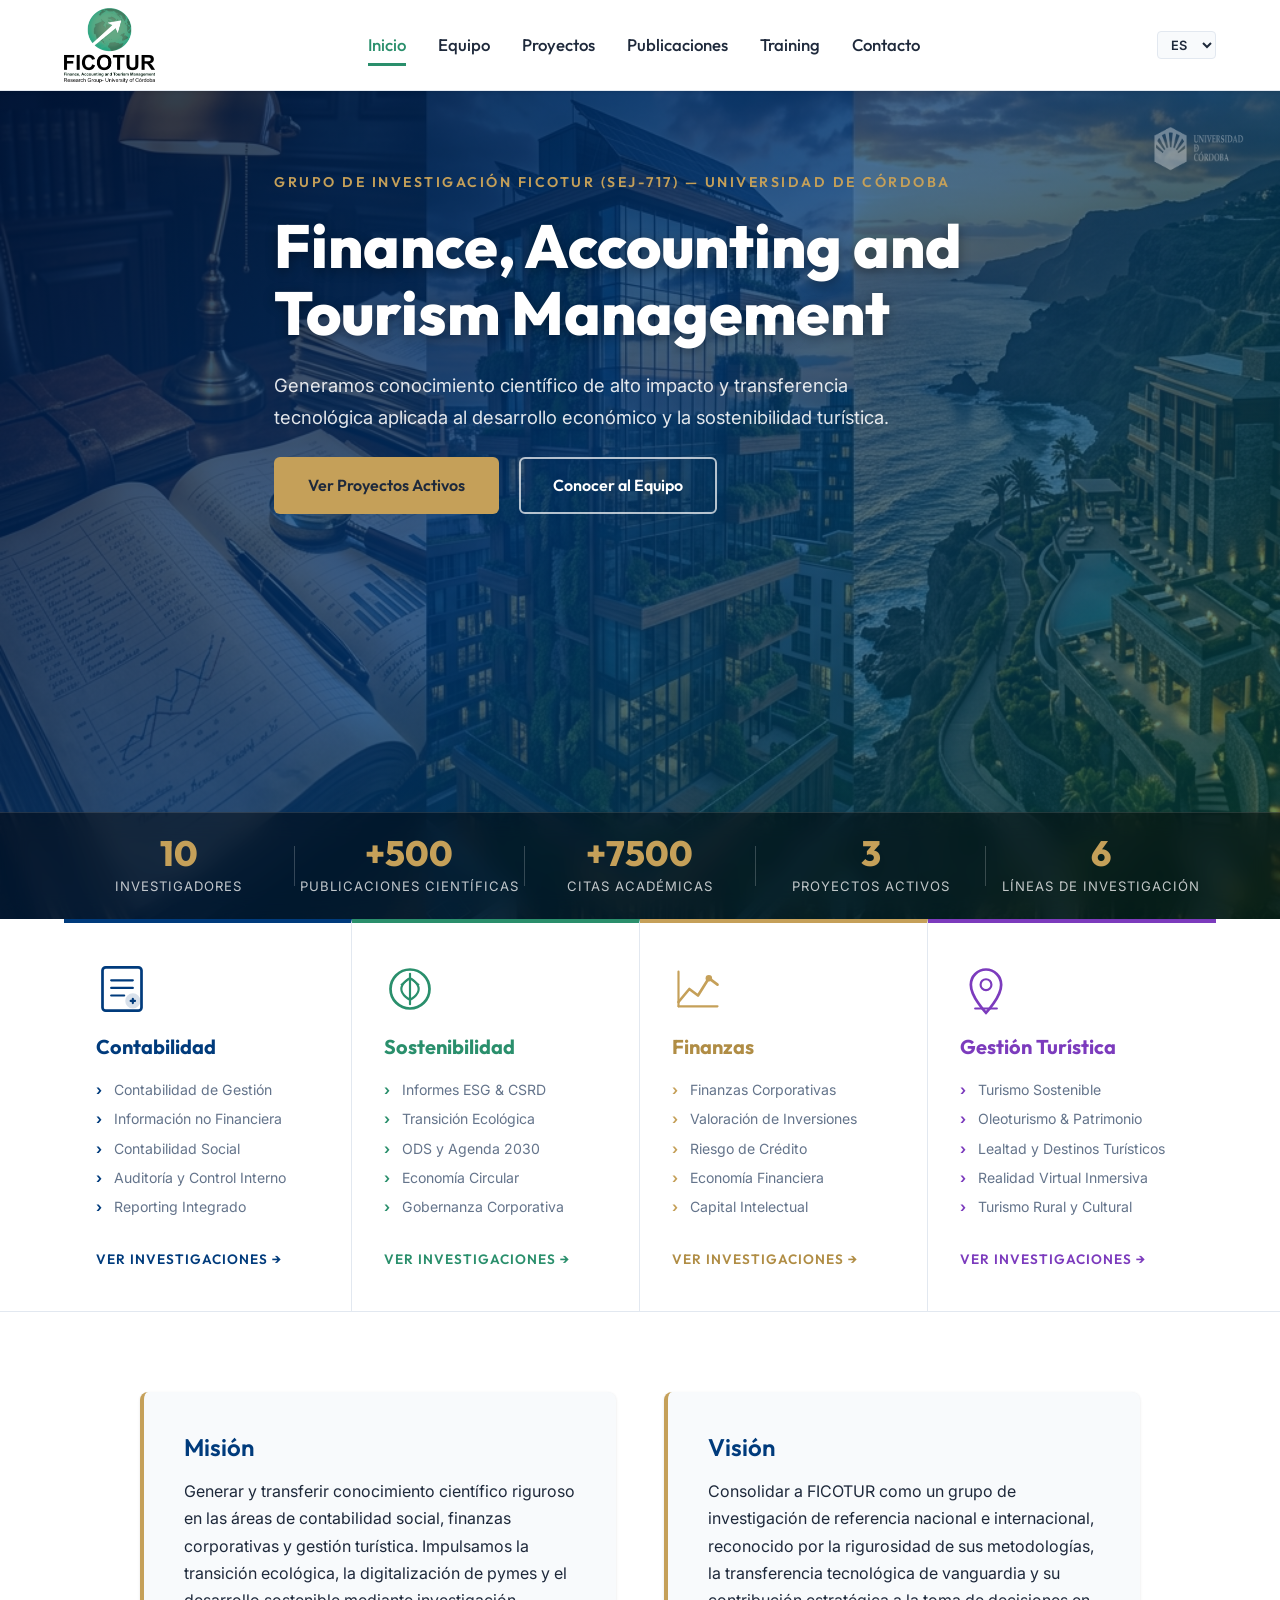
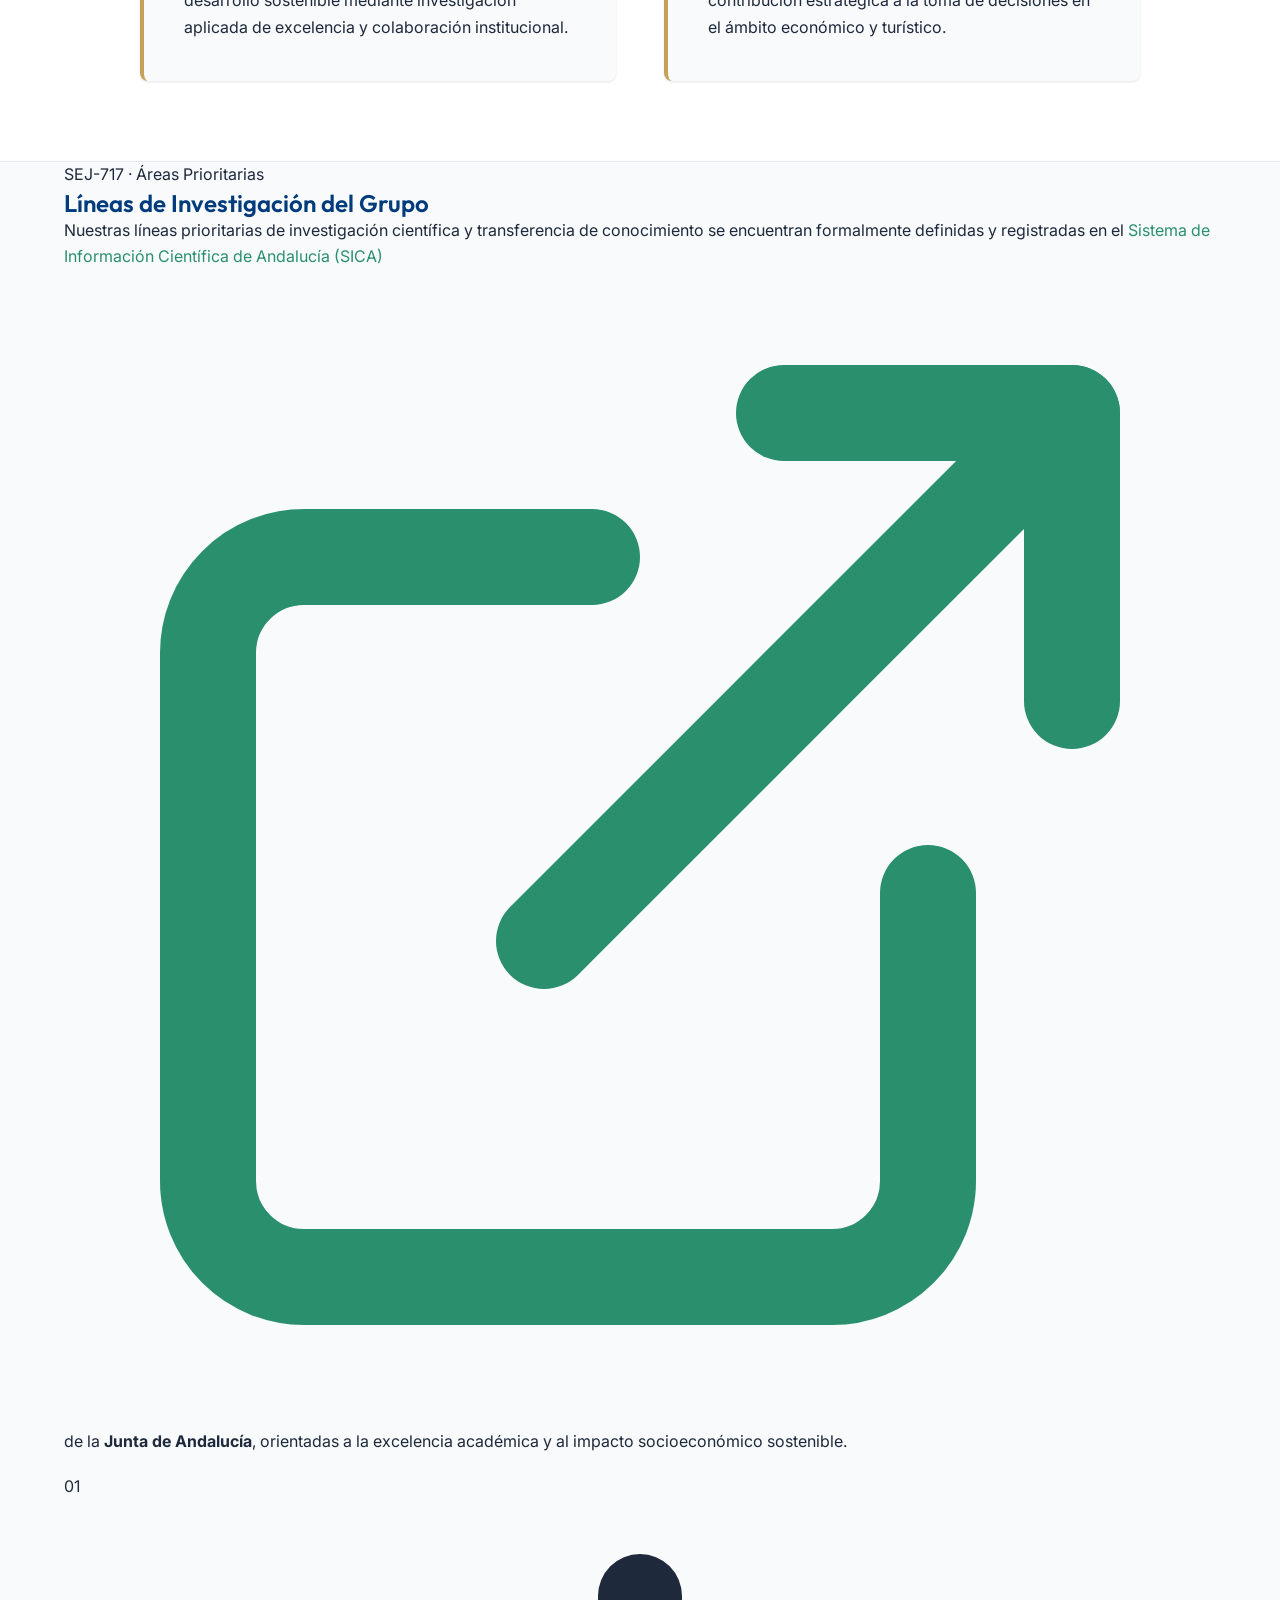
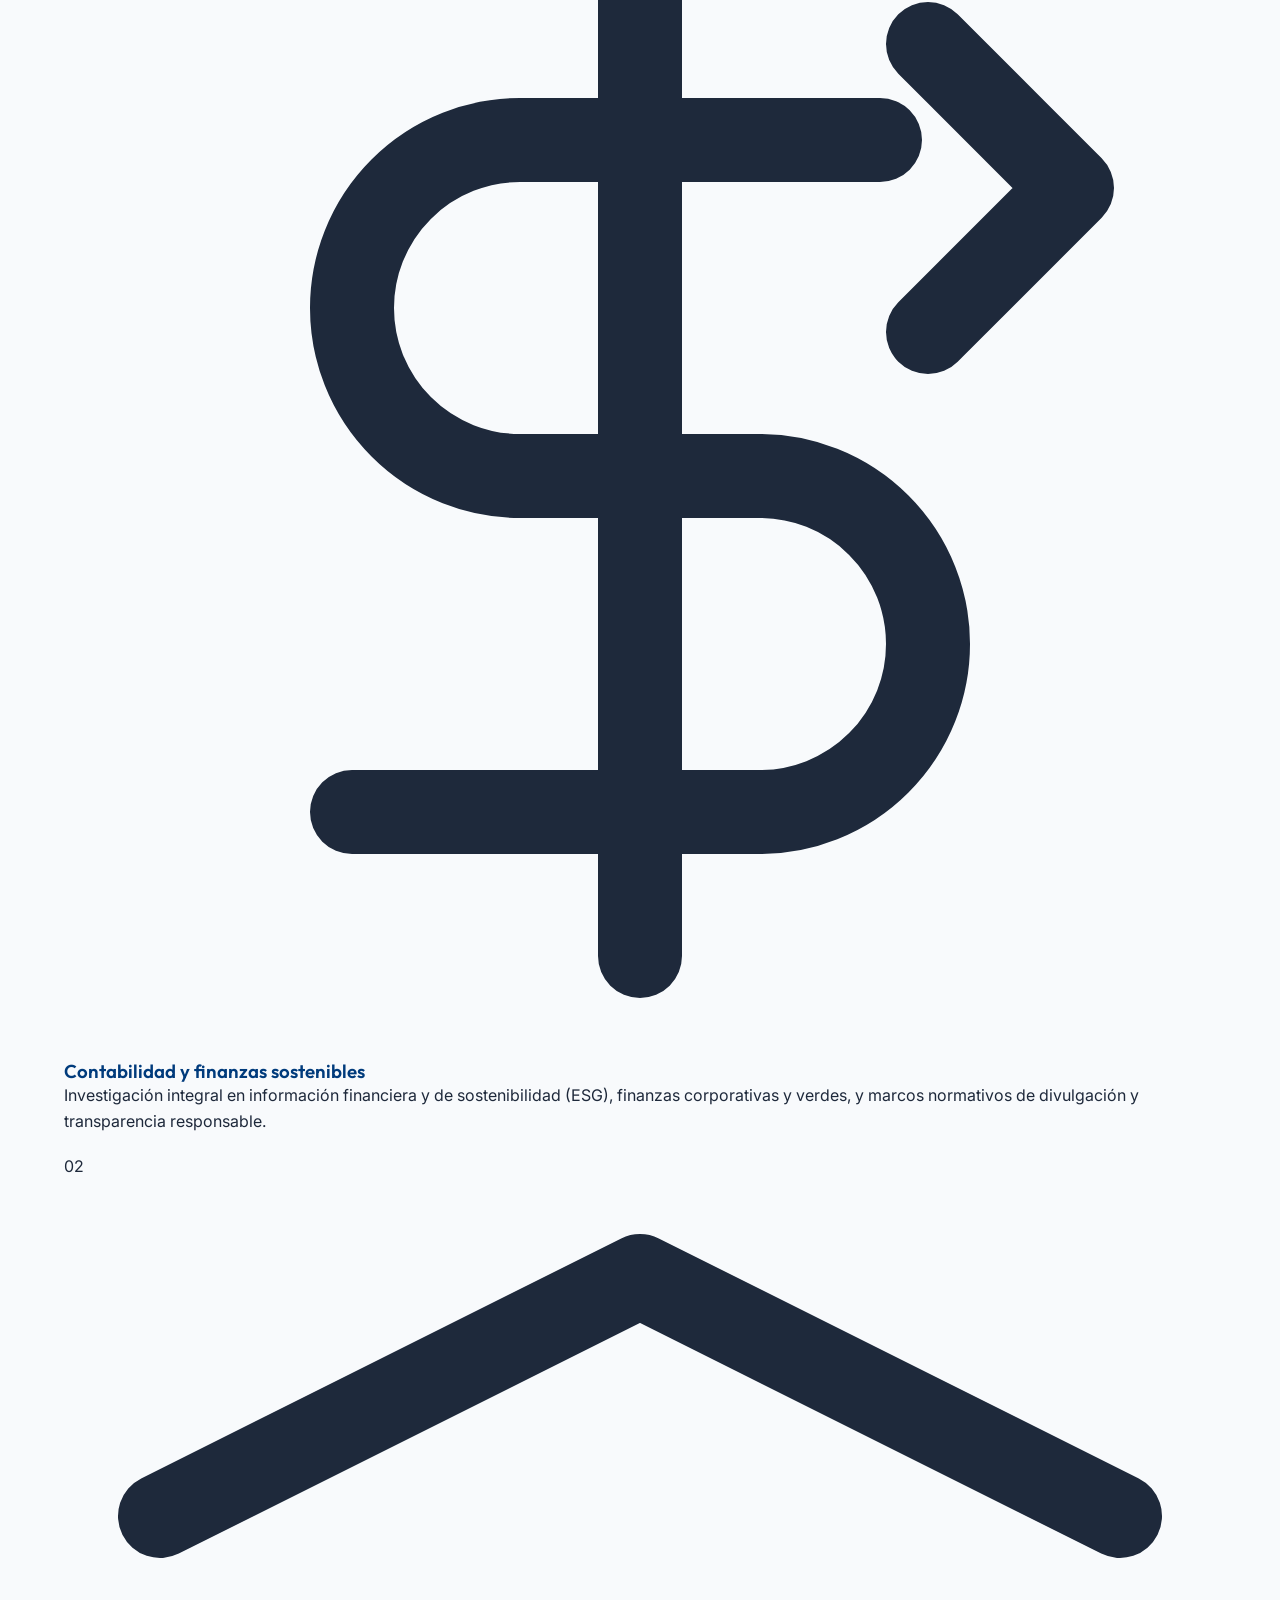
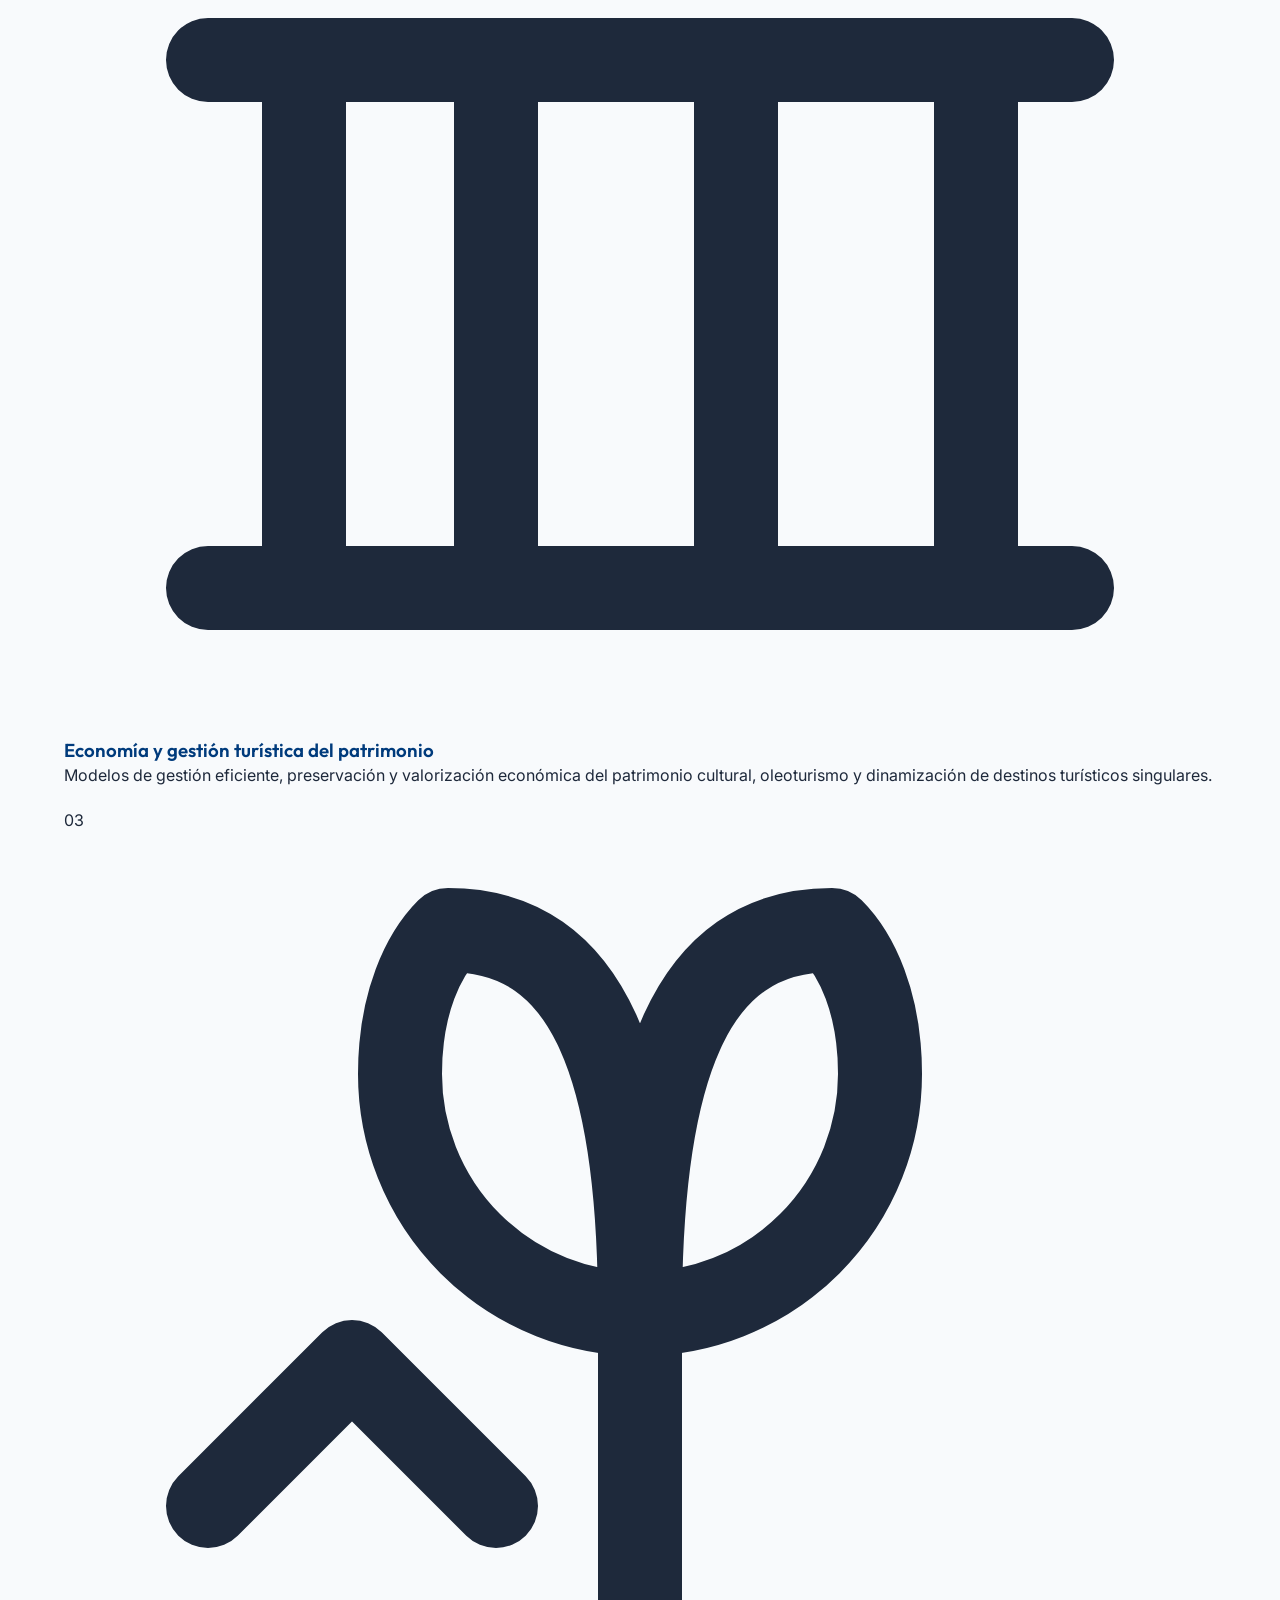
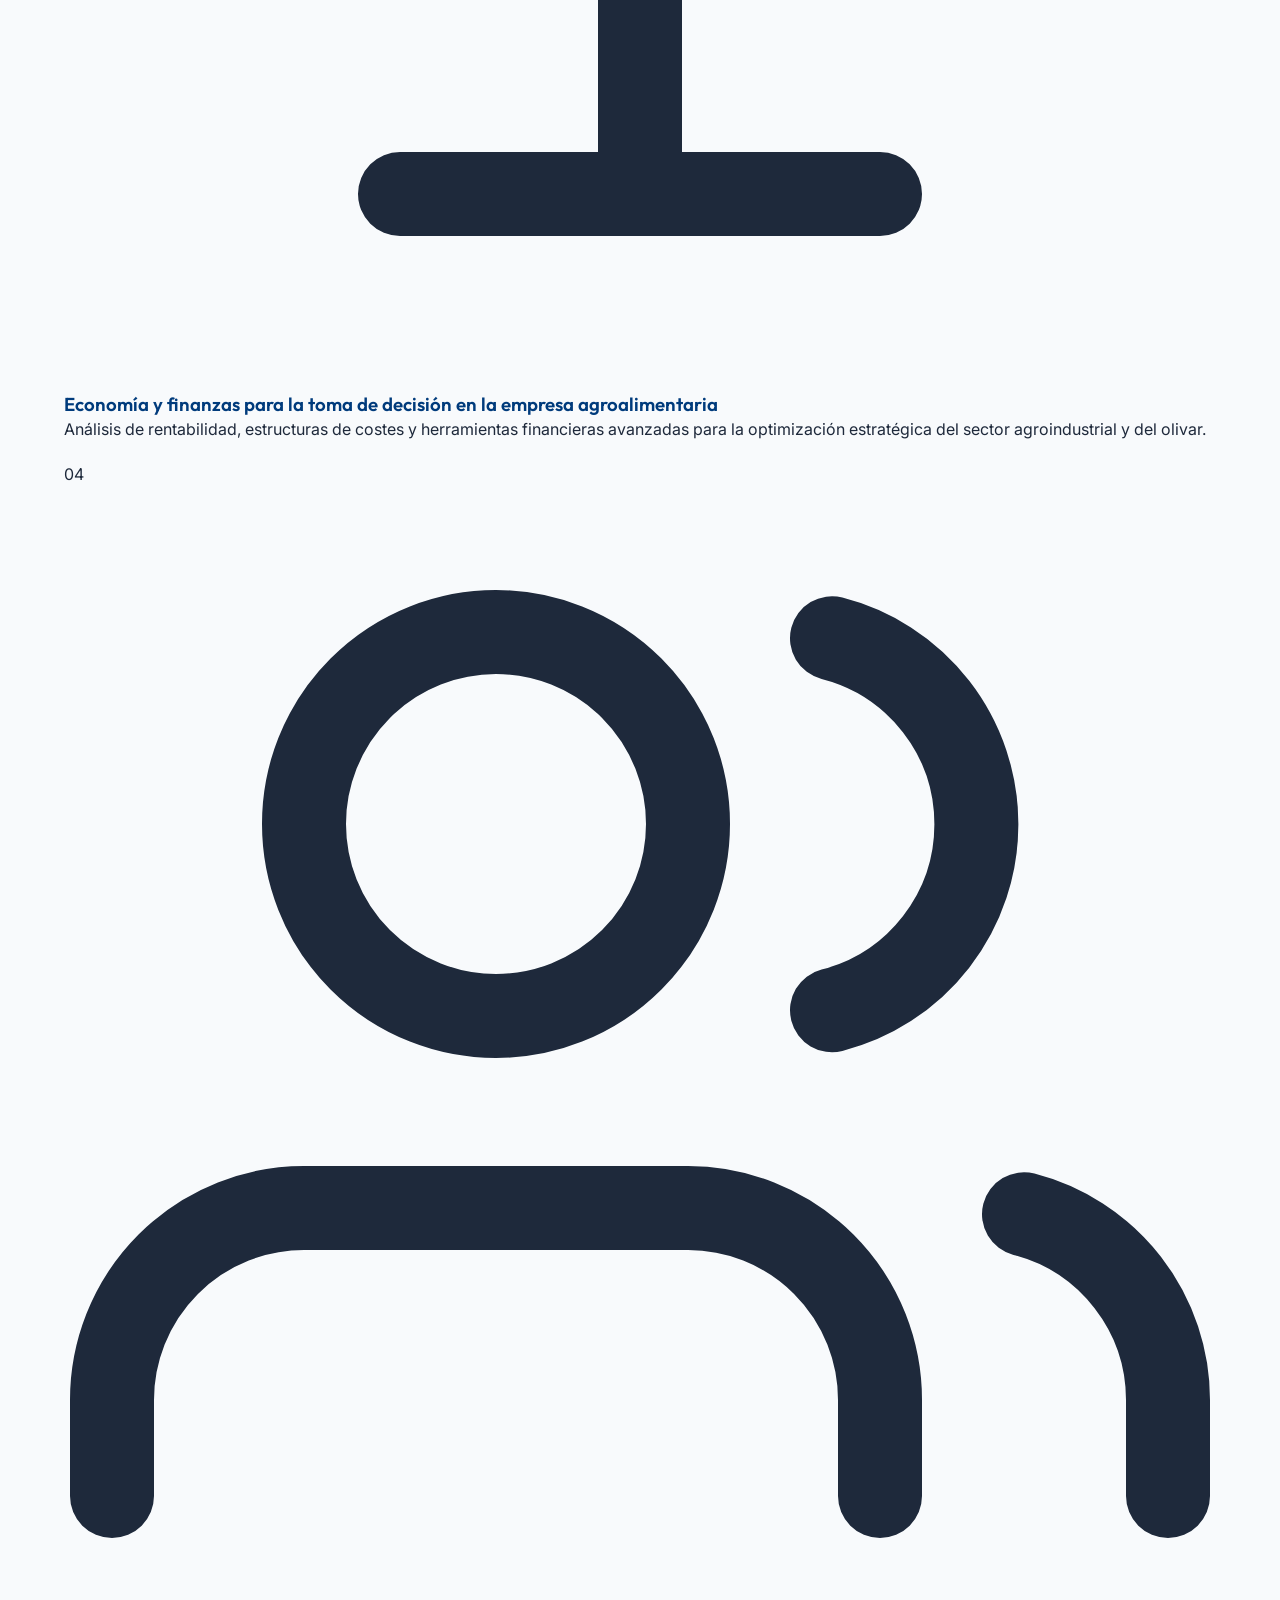
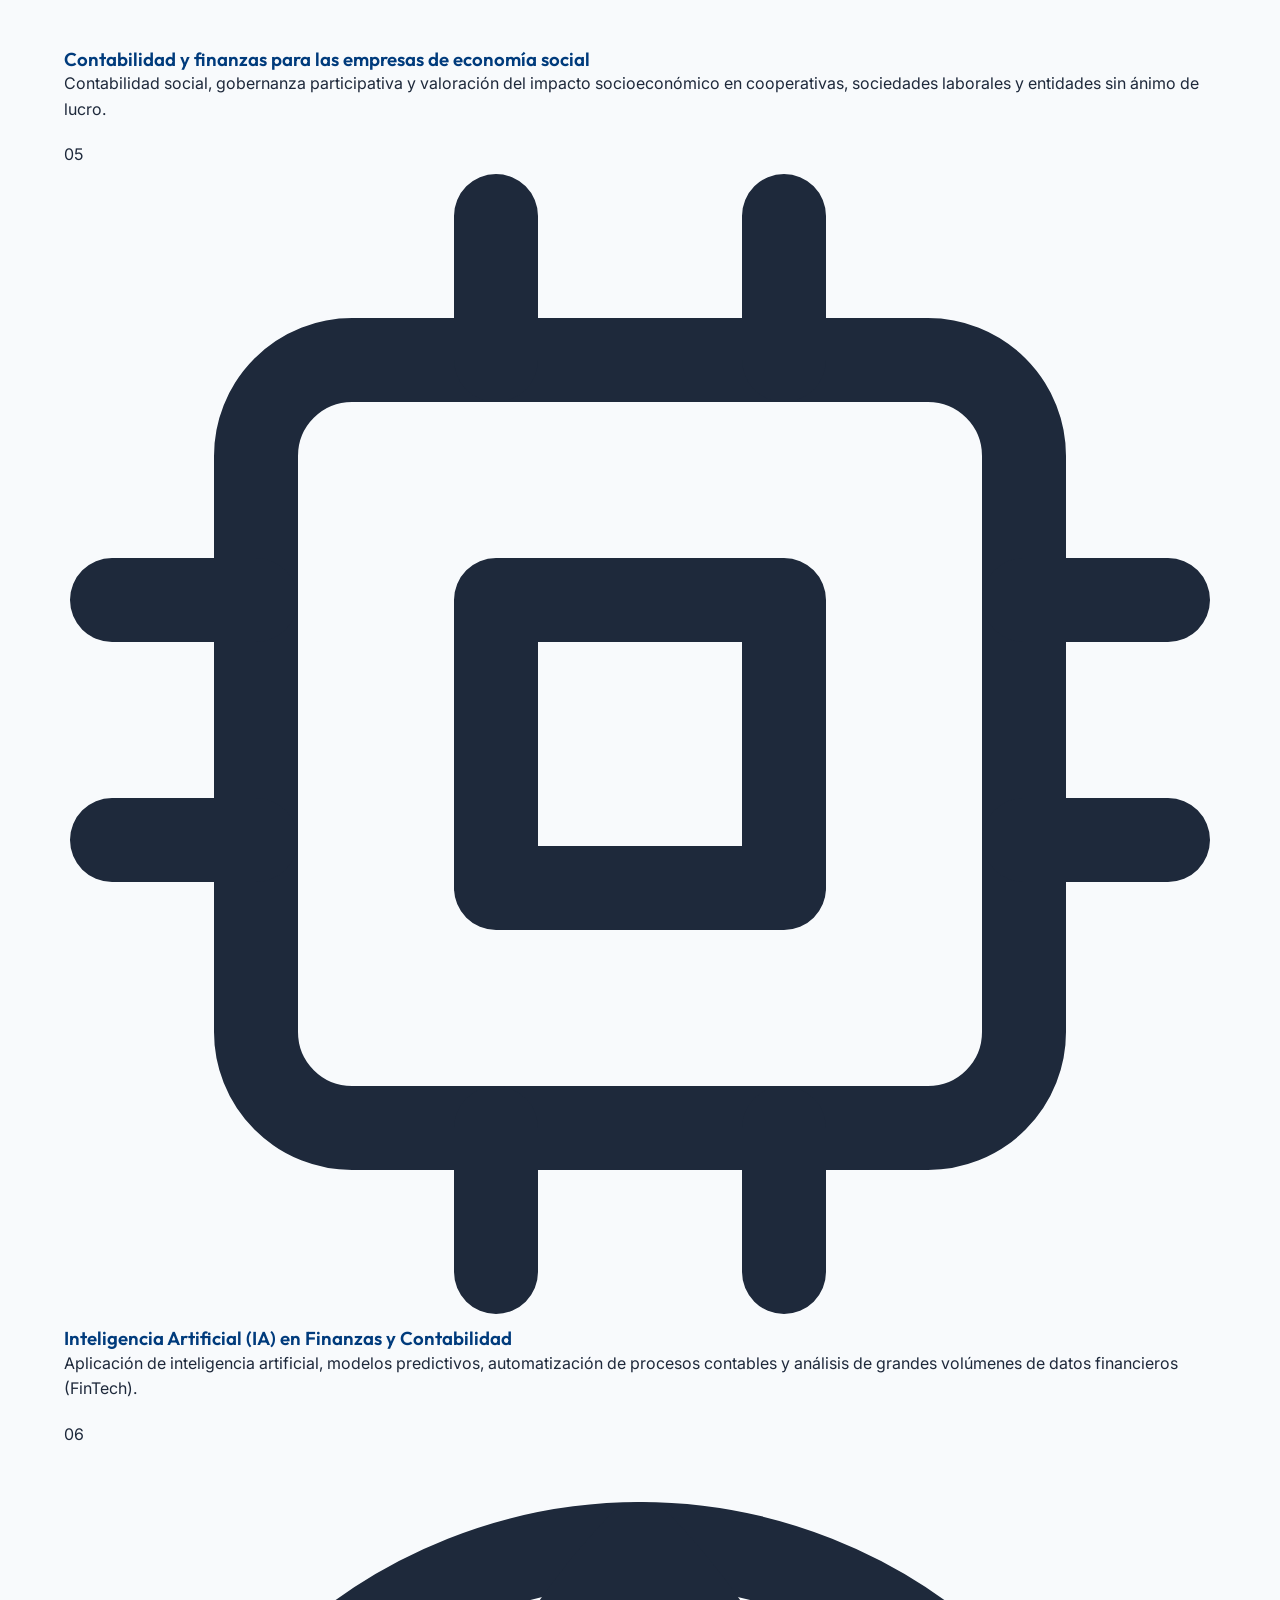
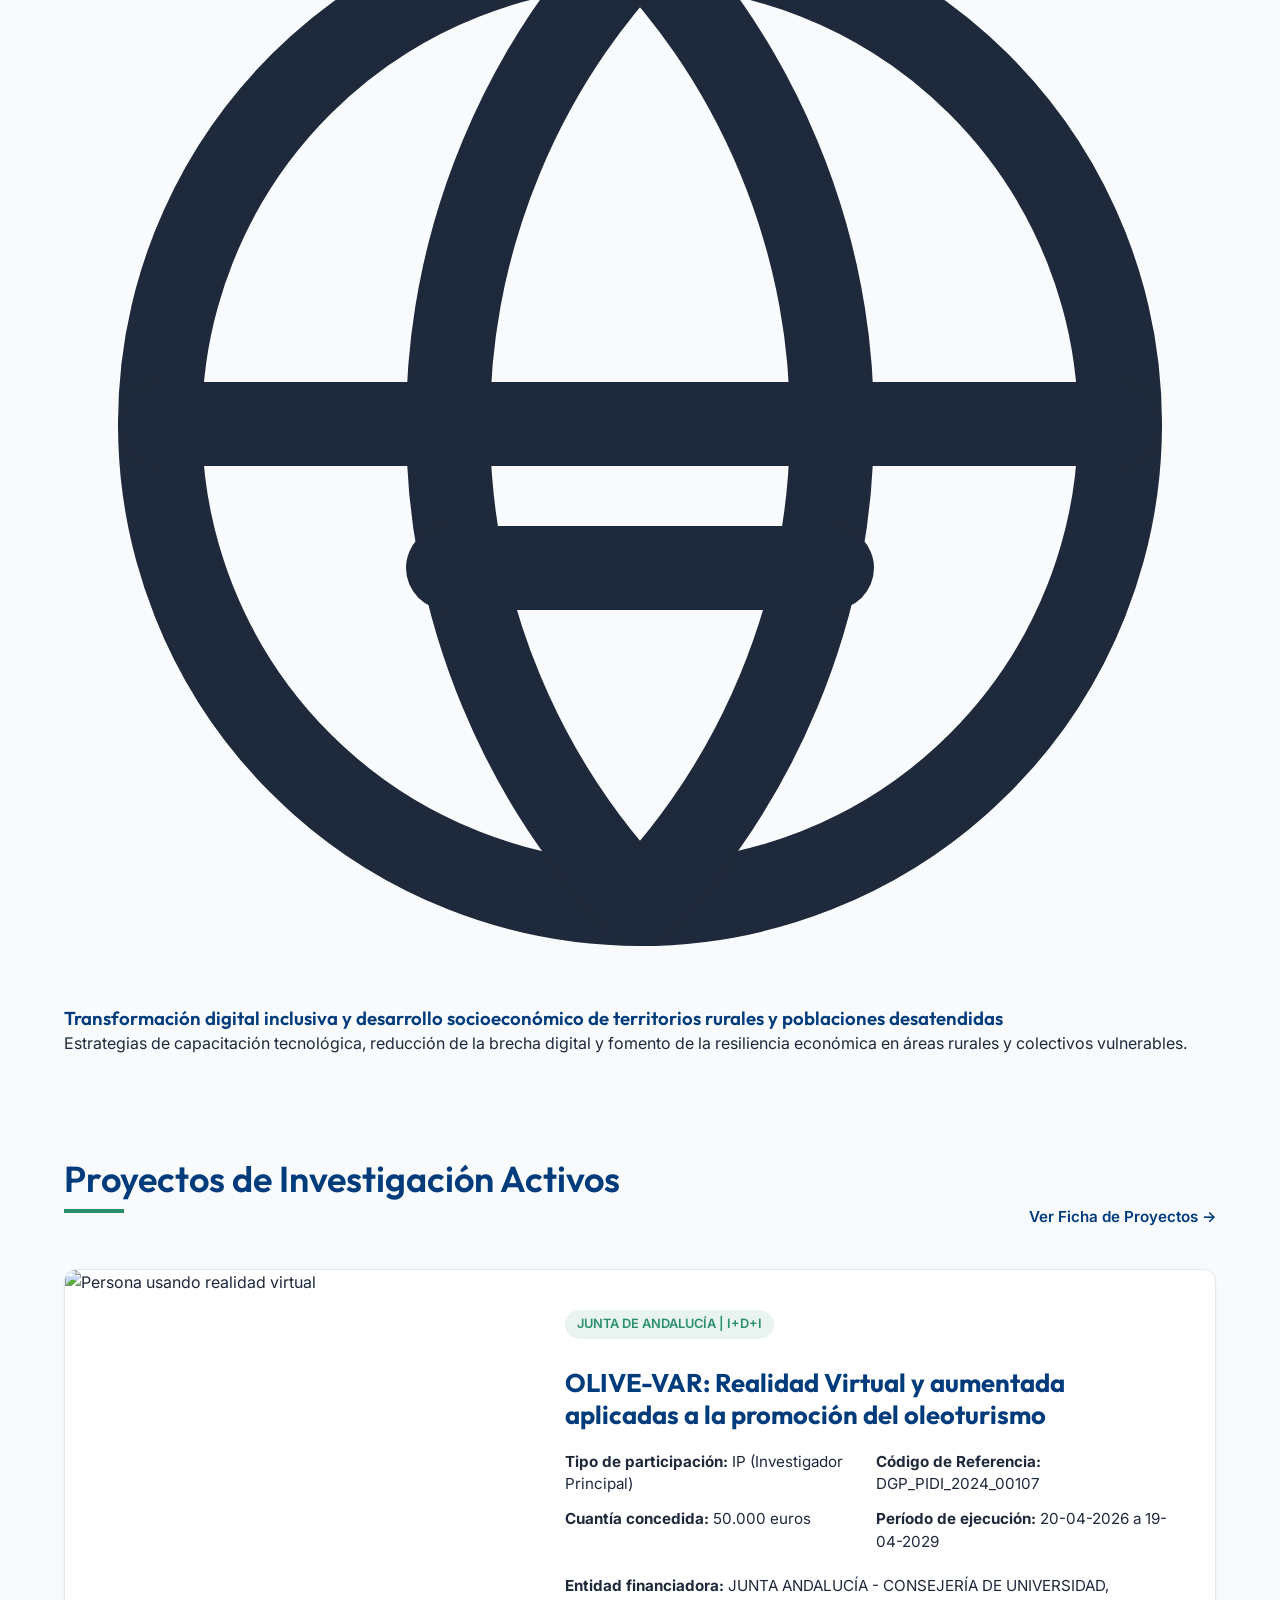
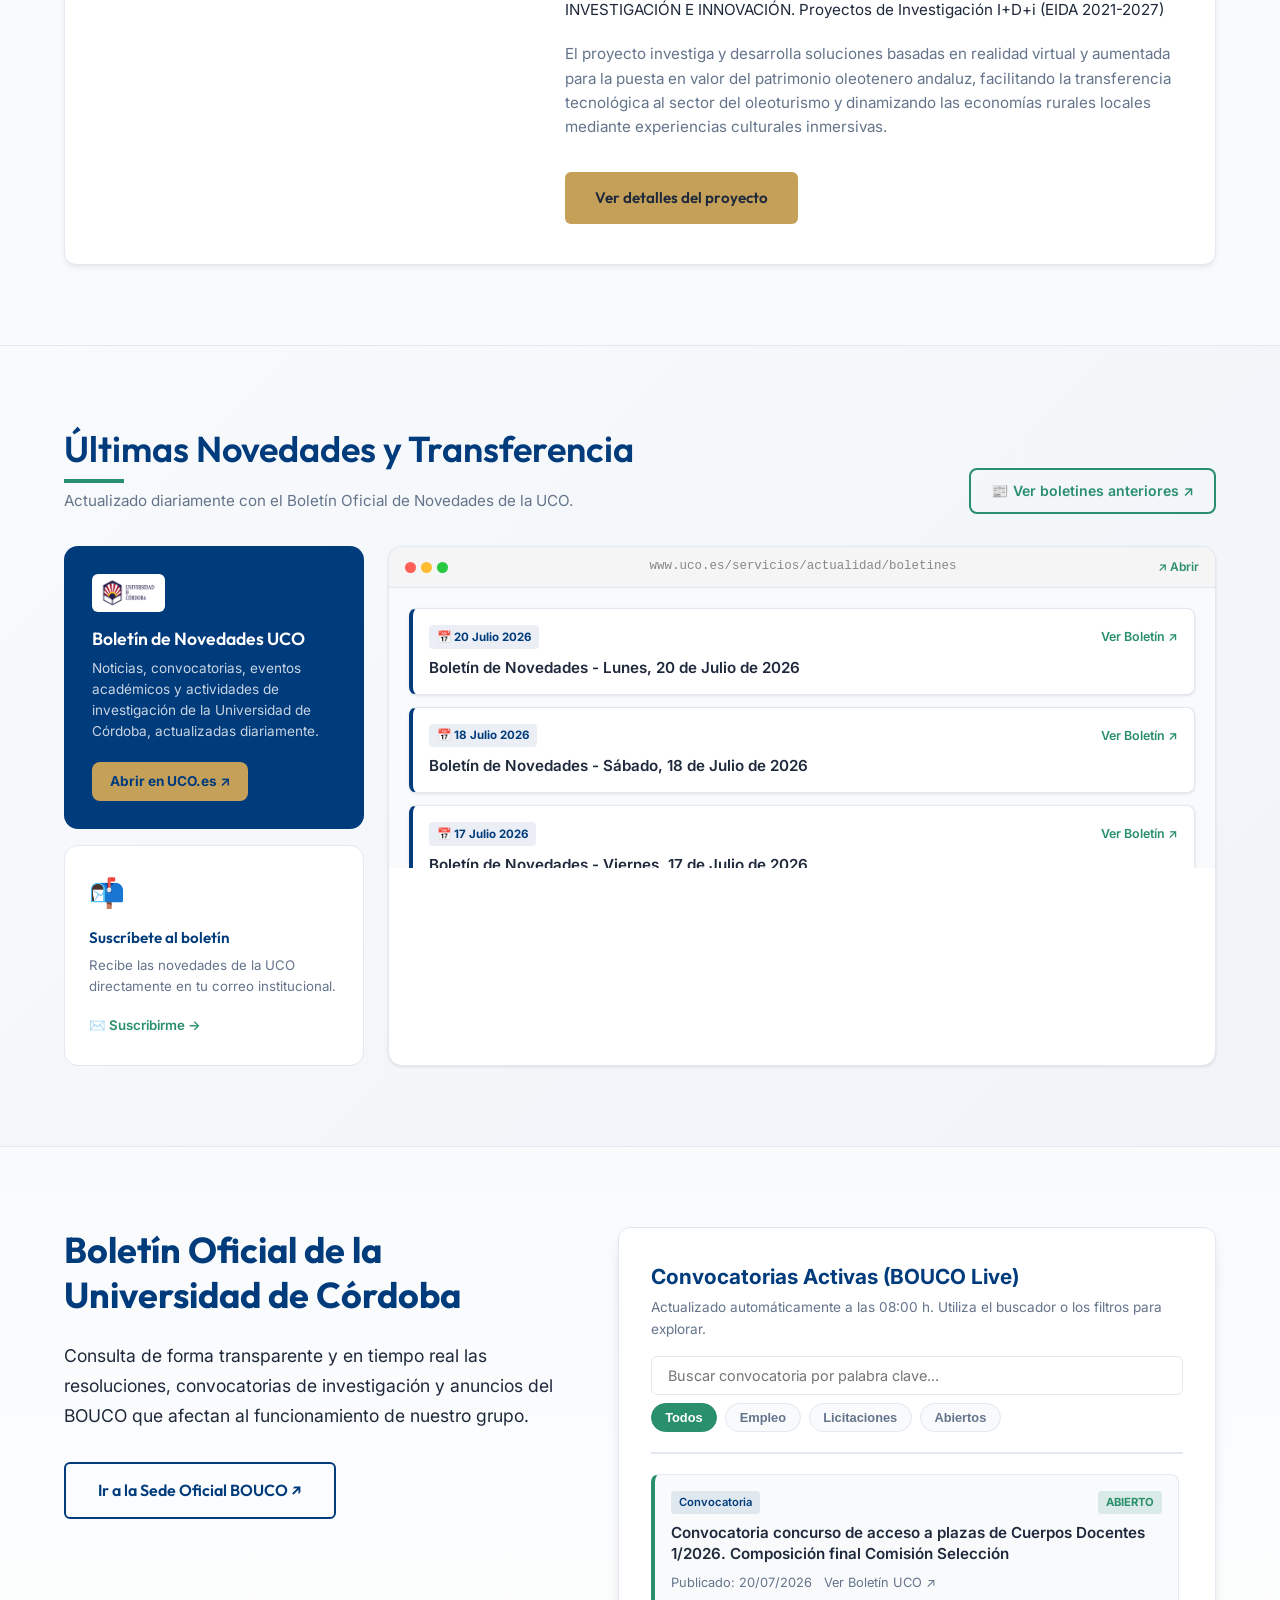
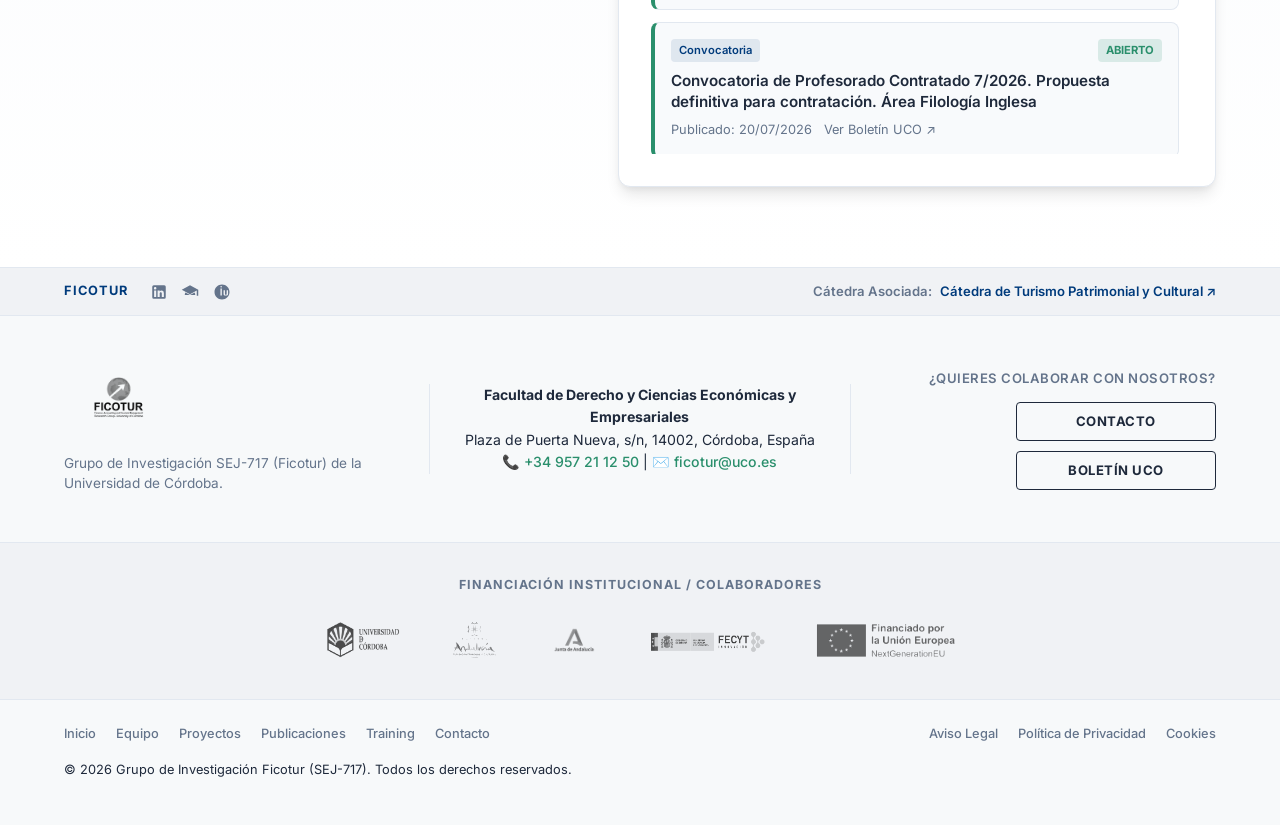
==== commit f525e928: "feat(stats): update career publication stats to +500 publications and +7500 citations from Google Sc" ====
--- a/Transferencia_UCO/index.html
+++ b/Transferencia_UCO/index.html
@@ -55,6 +55,7 @@
                 <a href="equipo.html" class="nav-link" data-translate="nav-equipo">Equipo</a>
                 <a href="proyectos.html" class="nav-link" data-translate="nav-proyectos">Proyectos</a>
                 <a href="publicaciones.html" class="nav-link" data-translate="nav-publicaciones">Publicaciones</a>
+                <a href="training.html" class="nav-link" data-translate="nav-training">Training</a>
                 <a href="contacto.html" class="nav-link" data-translate="nav-contacto">Contacto</a>
             </nav>
 
@@ -101,26 +102,31 @@
                 </div>
             </div>
 
-            <!-- Estadísticas integradas en el hero -->
+            <!-- Estadísticas integradas en el hero (trayectoria completa Google Scholar) -->
             <div class="hero-stats-bar">
                 <div class="container hero-stats-inner">
                     <div class="hero-stat">
-                        <span class="hero-stat-num">+10</span>
+                        <span class="hero-stat-num" data-target="10">10</span>
                         <span class="hero-stat-label" data-translate="stat-investigadores">Investigadores</span>
                     </div>
                     <div class="hero-stat-divider"></div>
                     <div class="hero-stat">
-                        <span class="hero-stat-num">60+</span>
-                        <span class="hero-stat-label" data-translate="stat-articulos">Artículos Científicos</span>
+                        <span class="hero-stat-num" data-target="500" data-prefix="+">+500</span>
+                        <span class="hero-stat-label" data-translate="stat-articulos">Publicaciones Científicas</span>
                     </div>
                     <div class="hero-stat-divider"></div>
                     <div class="hero-stat">
-                        <span class="hero-stat-num">3</span>
-                        <span class="hero-stat-label" data-translate="stat-proyectos">Proyectos Activos</span>
+                        <span class="hero-stat-num" data-target="7500" data-prefix="+">+7.500</span>
+                        <span class="hero-stat-label" data-translate="stat-citas">Citas Académicas</span>
                     </div>
                     <div class="hero-stat-divider"></div>
                     <div class="hero-stat">
-                        <span class="hero-stat-num">31</span>
+                        <span class="hero-stat-num" data-target="3">3</span>
+                        <span class="hero-stat-label" data-translate="stat-proyectos">Proyectos Activos</span>
+                    </div>
+                    <div class="hero-stat-divider"></div>
+                    <div class="hero-stat">
+                        <span class="hero-stat-num" data-target="6">6</span>
                         <span class="hero-stat-label" data-translate="stat-lineas">Líneas de Investigación</span>
                     </div>
                 </div>
@@ -237,8 +243,143 @@
             </div>
         </section>
 
+        <!-- LÍNEAS DE INVESTIGACIÓN DEL GRUPO (SEJ-717) -->
+        <section class="research-lines-section" id="lineas-investigacion">
+            <div class="container">
+                
+                <!-- Encabezado Institucional -->
+                <div class="research-lines-header">
+                    <span class="research-lines-badge">SEJ-717 · Áreas Prioritarias</span>
+                    <h2 class="research-lines-title">Líneas de Investigación del Grupo</h2>
+                    <p class="research-lines-intro">
+                        Nuestras líneas prioritarias de investigación científica y transferencia de conocimiento se encuentran formalmente definidas y registradas en el 
+                        <a href="https://sica.juntadeandalucia.es/investigan/pages/groups/info.jsf?cid=7457" target="_blank" rel="noopener noreferrer" class="sica-official-link">
+                            Sistema de Información Científica de Andalucía (SICA)
+                            <svg class="external-icon" viewBox="0 0 24 24" fill="none" stroke="currentColor" stroke-width="2" stroke-linecap="round" stroke-linejoin="round" aria-hidden="true">
+                                <path d="M18 13v6a2 2 0 0 1-2 2H5a2 2 0 0 1-2-2V8a2 2 0 0 1 2-2h6"></path>
+                                <polyline points="15 3 21 3 21 9"></polyline>
+                                <line x1="10" y1="14" x2="21" y2="3"></line>
+                            </svg>
+                        </a>
+                        de la <strong>Junta de Andalucía</strong>, orientadas a la excelencia académica y al impacto socioeconómico sostenible.
+                    </p>
+                </div>
+
+                <!-- Cuadrícula de Líneas de Investigación -->
+                <div class="research-lines-grid">
+
+                    <!-- 1. Contabilidad y finanzas sostenibles -->
+                    <article class="research-line-card">
+                        <div class="card-top-bar">
+                            <span class="line-number">01</span>
+                            <div class="line-icon-wrapper">
+                                <svg viewBox="0 0 24 24" fill="none" stroke="currentColor" stroke-width="1.75" stroke-linecap="round" stroke-linejoin="round" aria-hidden="true">
+                                    <path d="M12 2v20M17 5H9.5a3.5 3.5 0 0 0 0 7h5a3.5 3.5 0 0 1 0 7H6"/>
+                                    <path d="M18 9l3-3-3-3"/>
+                                </svg>
+                            </div>
+                        </div>
+                        <h3 class="line-card-title">Contabilidad y finanzas sostenibles</h3>
+                        <p class="line-card-desc">
+                            Investigación integral en información financiera y de sostenibilidad (ESG), finanzas corporativas y verdes, y marcos normativos de divulgación y transparencia responsable.
+                        </p>
+                    </article>
+
+                    <!-- 2. Economía y gestión turística del patrimonio -->
+                    <article class="research-line-card">
+                        <div class="card-top-bar">
+                            <span class="line-number">02</span>
+                            <div class="line-icon-wrapper">
+                                <svg viewBox="0 0 24 24" fill="none" stroke="currentColor" stroke-width="1.75" stroke-linecap="round" stroke-linejoin="round" aria-hidden="true">
+                                    <path d="M3 21h18M3 10h18M5 10v11M19 10v11M9 10v11M14 10v11"/>
+                                    <path d="m2 7 10-5 10 5"/>
+                                </svg>
+                            </div>
+                        </div>
+                        <h3 class="line-card-title">Economía y gestión turística del patrimonio</h3>
+                        <p class="line-card-desc">
+                            Modelos de gestión eficiente, preservación y valorización económica del patrimonio cultural, oleoturismo y dinamización de destinos turísticos singulares.
+                        </p>
+                    </article>
+
+                    <!-- 3. Economía y finanzas para la toma de decisión en la empresa agroalimentaria -->
+                    <article class="research-line-card">
+                        <div class="card-top-bar">
+                            <span class="line-number">03</span>
+                            <div class="line-icon-wrapper">
+                                <svg viewBox="0 0 24 24" fill="none" stroke="currentColor" stroke-width="1.75" stroke-linecap="round" stroke-linejoin="round" aria-hidden="true">
+                                    <path d="M7 20h10M12 20V10M12 10a5 5 0 0 1-5-5c0-1.5.5-2.5 1-3 3 0 4 3 4 8zM12 10a5 5 0 0 0 5-5c0-1.5-.5-2.5-1-3-3 0-4 3-4 8z"/>
+                                    <path d="m3 14 3-3 3 3"/>
+                                </svg>
+                            </div>
+                        </div>
+                        <h3 class="line-card-title">Economía y finanzas para la toma de decisión en la empresa agroalimentaria</h3>
+                        <p class="line-card-desc">
+                            Análisis de rentabilidad, estructuras de costes y herramientas financieras avanzadas para la optimización estratégica del sector agroindustrial y del olivar.
+                        </p>
+                    </article>
+
+                    <!-- 4. Contabilidad y finanzas para las empresas de economía social -->
+                    <article class="research-line-card">
+                        <div class="card-top-bar">
+                            <span class="line-number">04</span>
+                            <div class="line-icon-wrapper">
+                                <svg viewBox="0 0 24 24" fill="none" stroke="currentColor" stroke-width="1.75" stroke-linecap="round" stroke-linejoin="round" aria-hidden="true">
+                                    <path d="M17 21v-2a4 4 0 0 0-4-4H5a4 4 0 0 0-4 4v2"/>
+                                    <circle cx="9" cy="7" r="4"/>
+                                    <path d="M23 21v-2a4 4 0 0 0-3-3.87"/>
+                                    <path d="M16 3.13a4 4 0 0 1 0 7.75"/>
+                                </svg>
+                            </div>
+                        </div>
+                        <h3 class="line-card-title">Contabilidad y finanzas para las empresas de economía social</h3>
+                        <p class="line-card-desc">
+                            Contabilidad social, gobernanza participativa y valoración del impacto socioeconómico en cooperativas, sociedades laborales y entidades sin ánimo de lucro.
+                        </p>
+                    </article>
+
+                    <!-- 5. Inteligencia Artificial (IA) en Finanzas y Contabilidad -->
+                    <article class="research-line-card">
+                        <div class="card-top-bar">
+                            <span class="line-number">05</span>
+                            <div class="line-icon-wrapper">
+                                <svg viewBox="0 0 24 24" fill="none" stroke="currentColor" stroke-width="1.75" stroke-linecap="round" stroke-linejoin="round" aria-hidden="true">
+                                    <rect x="4" y="4" width="16" height="16" rx="2"/>
+                                    <rect x="9" y="9" width="6" height="6"/>
+                                    <path d="M9 1v3M15 1v3M9 20v3M15 20v3M20 9h3M20 14h3M1 9h3M1 14h3"/>
+                                </svg>
+                            </div>
+                        </div>
+                        <h3 class="line-card-title">Inteligencia Artificial (IA) en Finanzas y Contabilidad</h3>
+                        <p class="line-card-desc">
+                            Aplicación de inteligencia artificial, modelos predictivos, automatización de procesos contables y análisis de grandes volúmenes de datos financieros (FinTech).
+                        </p>
+                    </article>
+
+                    <!-- 6. Transformación digital inclusiva y desarrollo socioeconómico -->
+                    <article class="research-line-card">
+                        <div class="card-top-bar">
+                            <span class="line-number">06</span>
+                            <div class="line-icon-wrapper">
+                                <svg viewBox="0 0 24 24" fill="none" stroke="currentColor" stroke-width="1.75" stroke-linecap="round" stroke-linejoin="round" aria-hidden="true">
+                                    <circle cx="12" cy="12" r="10"/>
+                                    <path d="M12 2a14.5 14.5 0 0 0 0 20M12 2a14.5 14.5 0 0 1 0 20M2 12h20"/>
+                                    <path d="M8 15h8"/>
+                                </svg>
+                            </div>
+                        </div>
+                        <h3 class="line-card-title">Transformación digital inclusiva y desarrollo socioeconómico de territorios rurales y poblaciones desatendidas</h3>
+                        <p class="line-card-desc">
+                            Estrategias de capacitación tecnológica, reducción de la brecha digital y fomento de la resiliencia económica en áreas rurales y colectivos vulnerables.
+                        </p>
+                    </article>
+
+                </div>
+            </div>
+        </section>
+
         <!-- PROYECTOS DESTACADOS (SÓLO EL ACTIVO REAL) -->
-        <section class="section-padding" id="proyectos-destacados" style="background-color: var(--bg-white);">
+        <section class="section-padding" id="proyectos-destacados" style="background-color: var(--bg-light);">
             <div class="container">
                 <div style="display: flex; justify-content: space-between; align-items: flex-end; margin-bottom: 2rem;">
                     <h2 class="section-title" data-translate="proy-destacados-title">Proyecto de Investigación Activo</h2>
@@ -490,6 +631,7 @@
                     <a href="equipo.html" data-translate="nav-equipo">Equipo</a>
                     <a href="proyectos.html" data-translate="nav-proyectos">Proyectos</a>
                     <a href="publicaciones.html" data-translate="nav-publicaciones">Publicaciones</a>
+                    <a href="training.html" data-translate="nav-training">Training</a>
                     <a href="contacto.html" data-translate="nav-contacto">Contacto</a>
                 </div>
                 <div class="footer-legal-links">
@@ -506,5 +648,75 @@
 
     <script src="traducciones.js"></script>
     <script src="app.js"></script>
+
+    <!-- ══ MEJORAS 2026: Scroll Reveal + Animated Counters ══ -->
+    <script>
+    (function() {
+        // ── Scroll Reveal ──────────────────────────────────────────
+        const revealObserver = new IntersectionObserver((entries) => {
+            entries.forEach(entry => {
+                if (entry.isIntersecting) {
+                    entry.target.classList.add('visible');
+                    revealObserver.unobserve(entry.target);
+                }
+            });
+        }, { threshold: 0.12, rootMargin: '0px 0px -40px 0px' });
+
+        // Añadir clase reveal a cards y secciones clave
+        const revealSelectors = [
+            '.team-card', '.research-line-card', '.pub-researcher-card',
+            '.section-title', '.project-card', '.weare-table',
+            '.training-section', '.stat-card'
+        ];
+        revealSelectors.forEach(sel => {
+            document.querySelectorAll(sel).forEach((el, i) => {
+                el.classList.add('reveal');
+                if (i % 4 === 1) el.classList.add('reveal-delay-1');
+                if (i % 4 === 2) el.classList.add('reveal-delay-2');
+                if (i % 4 === 3) el.classList.add('reveal-delay-3');
+                revealObserver.observe(el);
+            });
+        });
+
+        // ── Animated Counters ─────────────────────────────────────
+        function animateCounter(el, target, prefix = '', suffix = '', duration = 1400) {
+            const start = performance.now();
+            const isThousands = target >= 1000;
+            const update = (now) => {
+                const elapsed = now - start;
+                const progress = Math.min(elapsed / duration, 1);
+                // Ease out cubic
+                const eased = 1 - Math.pow(1 - progress, 3);
+                const currentVal = Math.round(eased * target);
+                const formatted = isThousands ? currentVal.toLocaleString('es-ES') : currentVal;
+                el.textContent = prefix + formatted + suffix;
+                if (progress < 1) requestAnimationFrame(update);
+            };
+            requestAnimationFrame(update);
+        }
+
+        const counterObserver = new IntersectionObserver((entries) => {
+            entries.forEach(entry => {
+                if (entry.isIntersecting) {
+                    const el = entry.target;
+                    const target = parseInt(el.dataset.target || el.textContent.replace(/\D/g, ''), 10);
+                    const prefix = el.dataset.prefix || '';
+                    const suffix = el.dataset.suffix || '';
+                    if (!isNaN(target)) animateCounter(el, target, prefix, suffix);
+                    counterObserver.unobserve(el);
+                }
+            });
+        }, { threshold: 0.5 });
+
+        document.querySelectorAll('.hero-stat-num').forEach(el => {
+            counterObserver.observe(el);
+        });
+
+        // Respetar prefers-reduced-motion
+        if (window.matchMedia('(prefers-reduced-motion: reduce)').matches) {
+            document.querySelectorAll('.reveal').forEach(el => el.classList.add('visible'));
+        }
+    })();
+    </script>
 </body>
 </html>
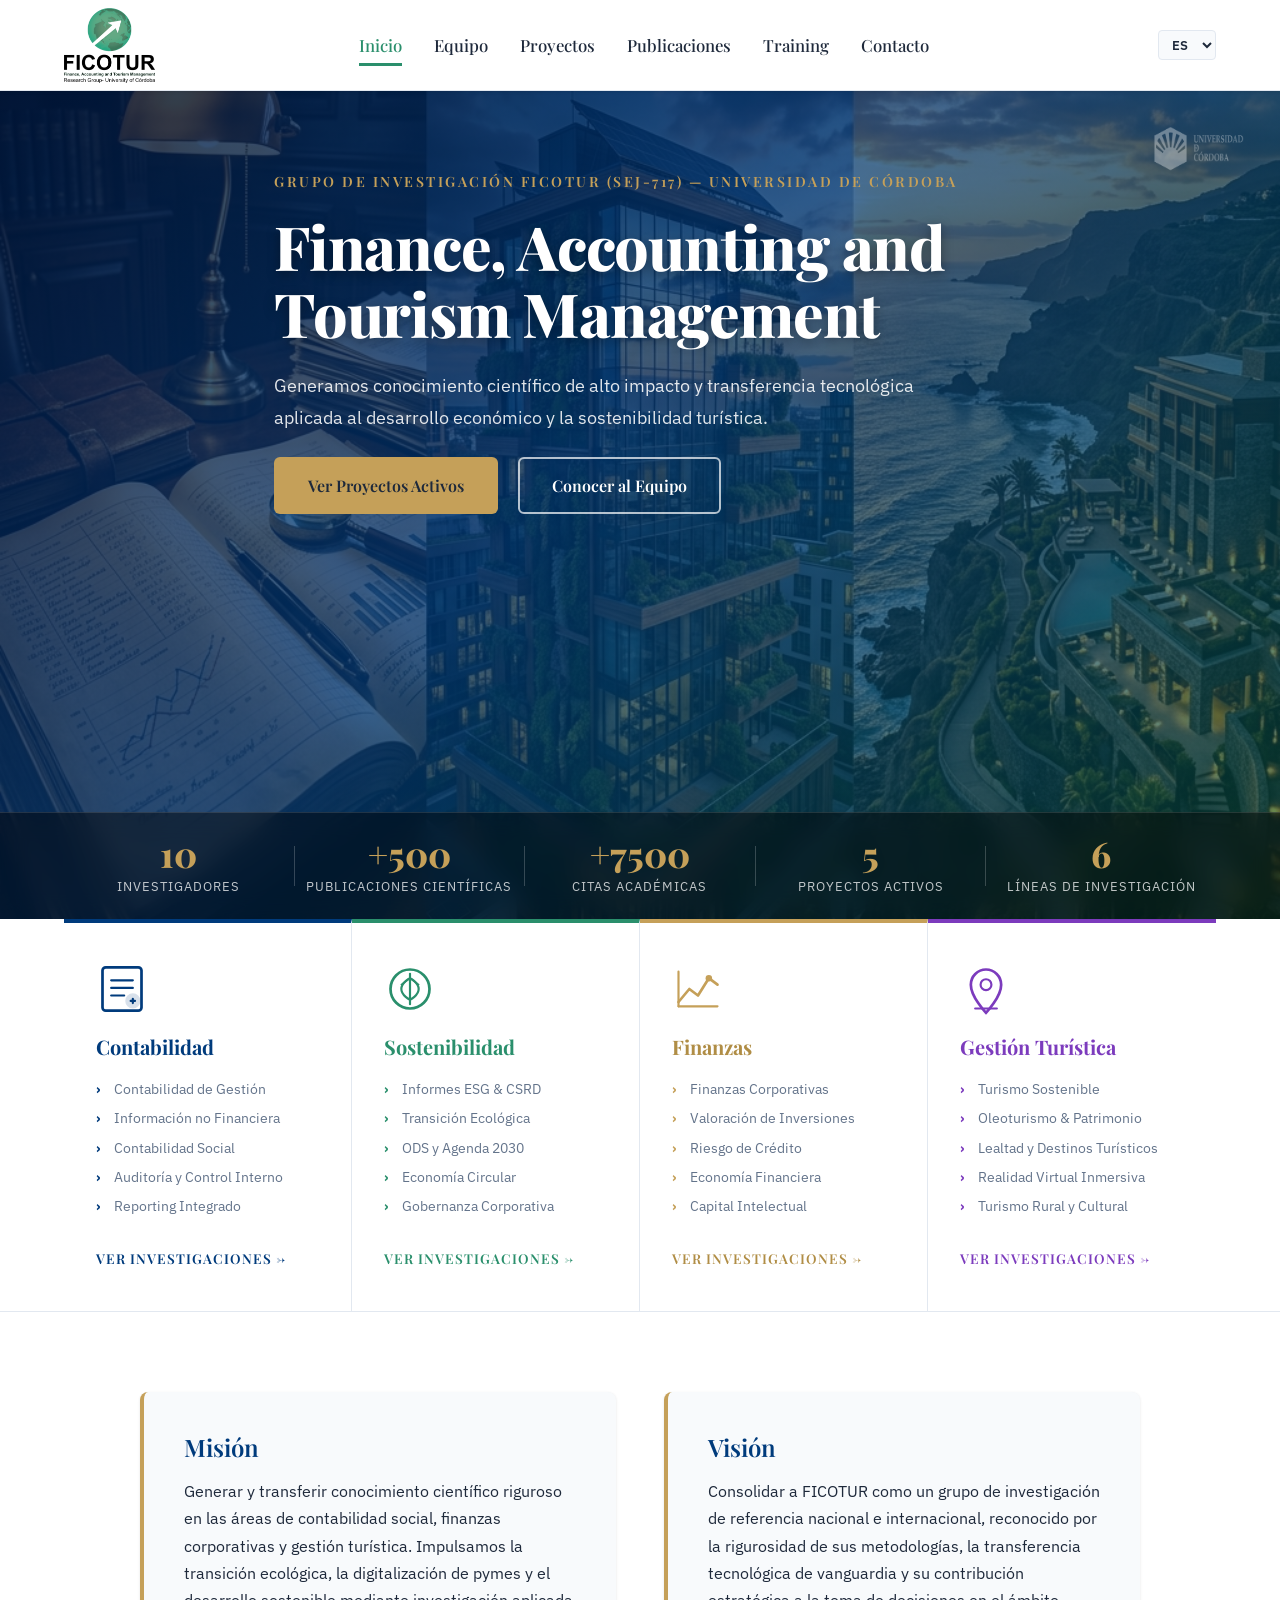
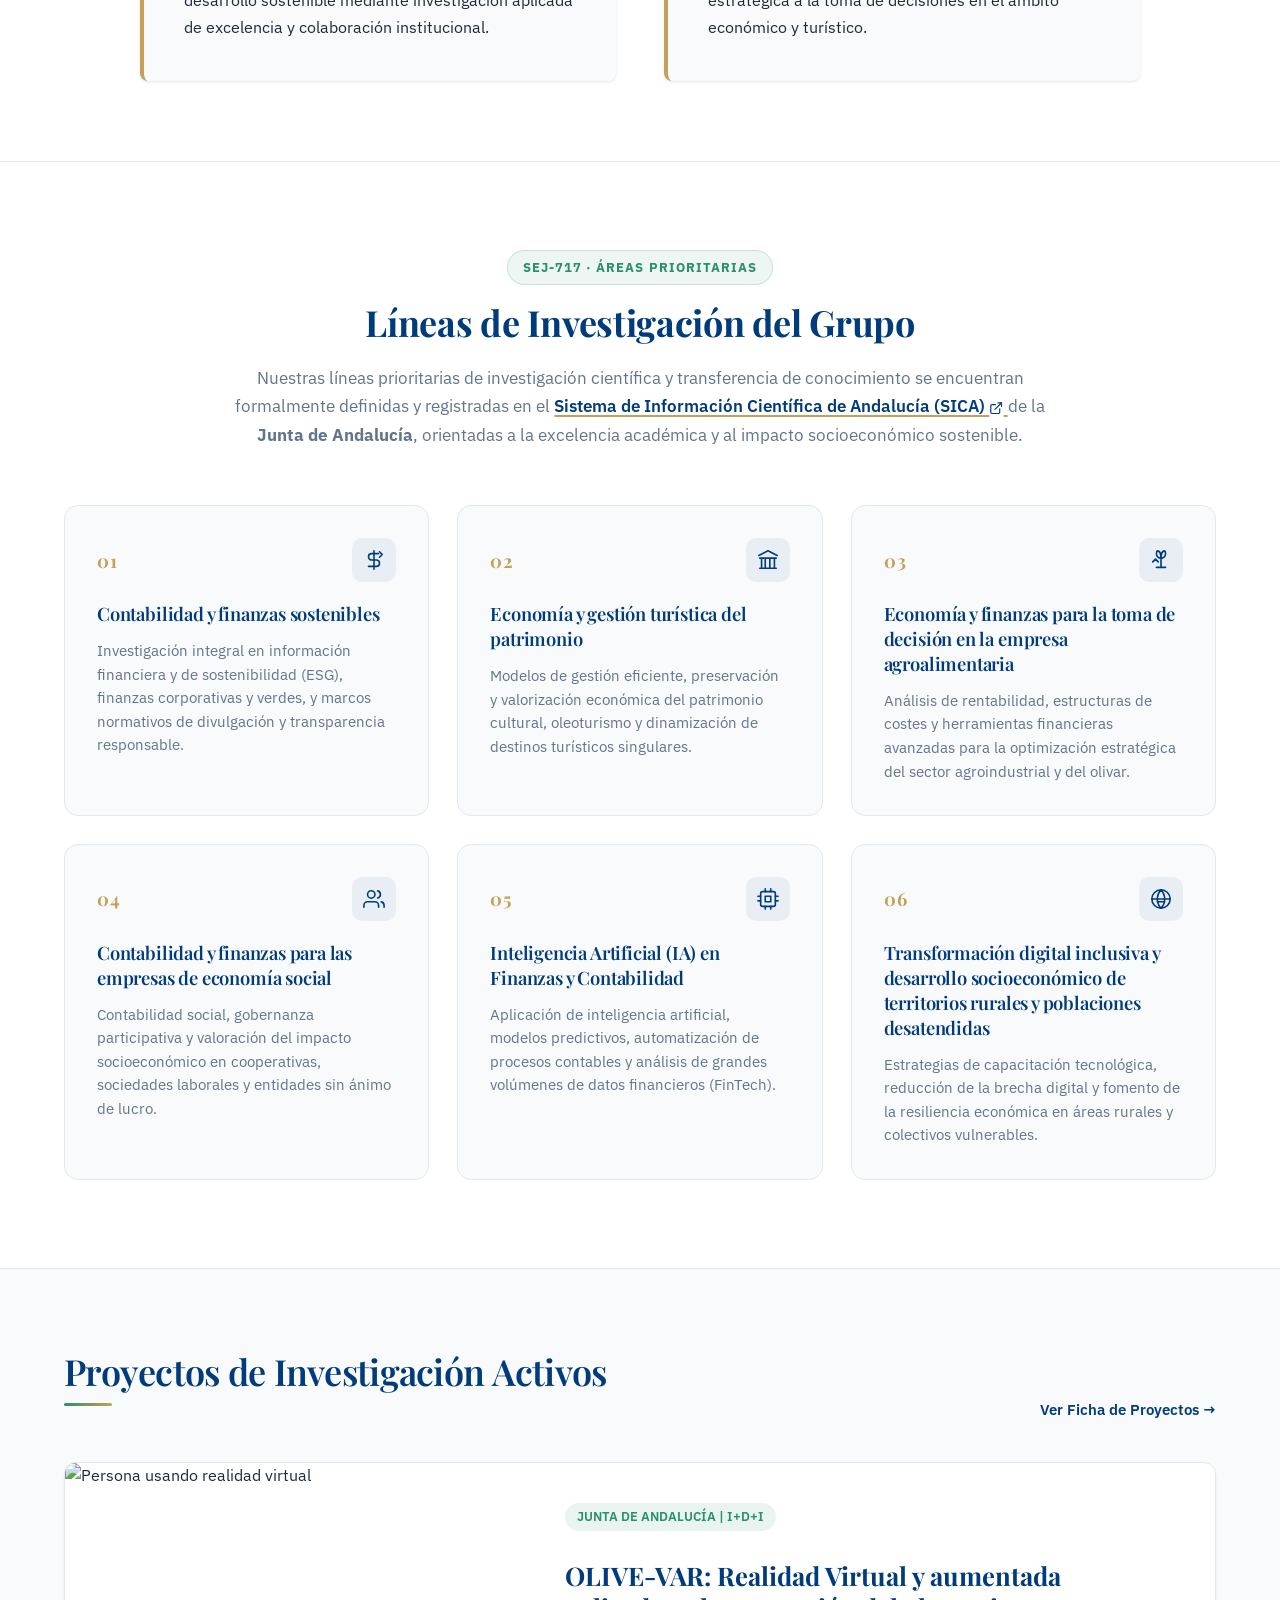
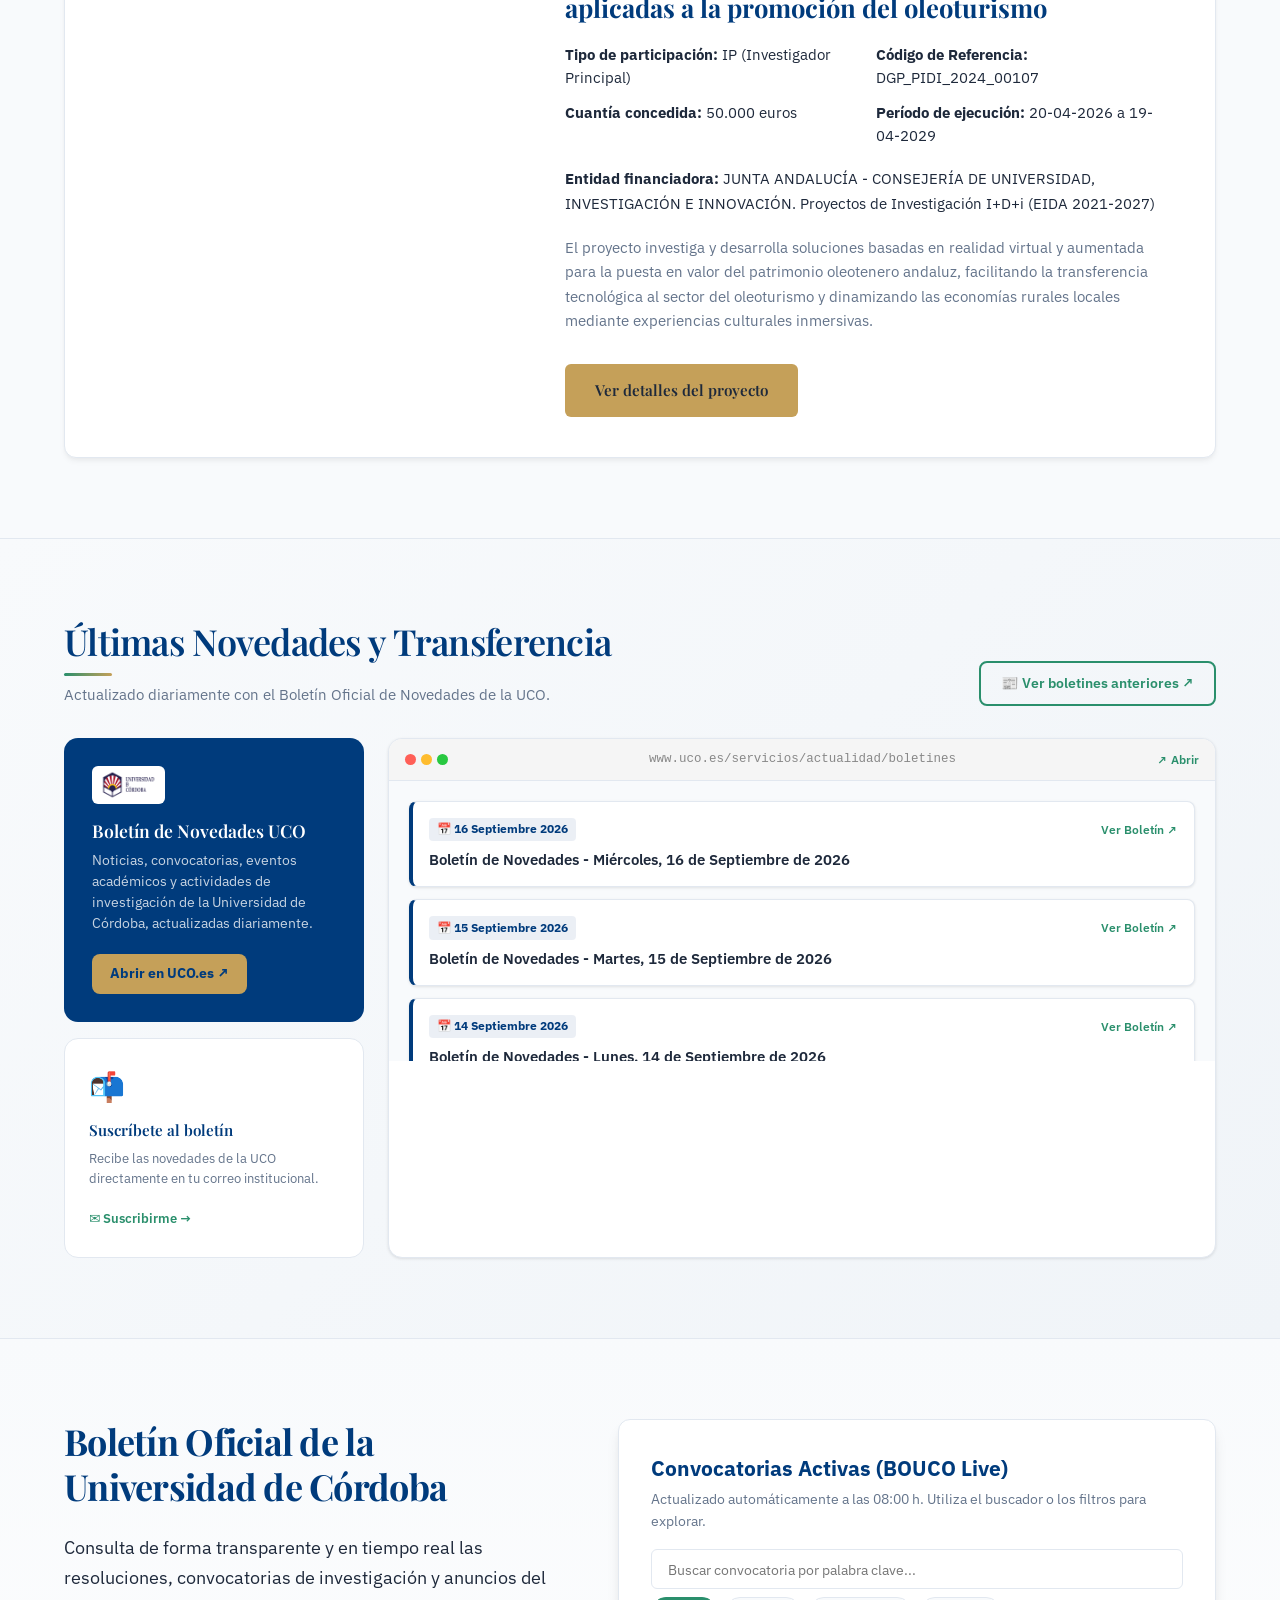
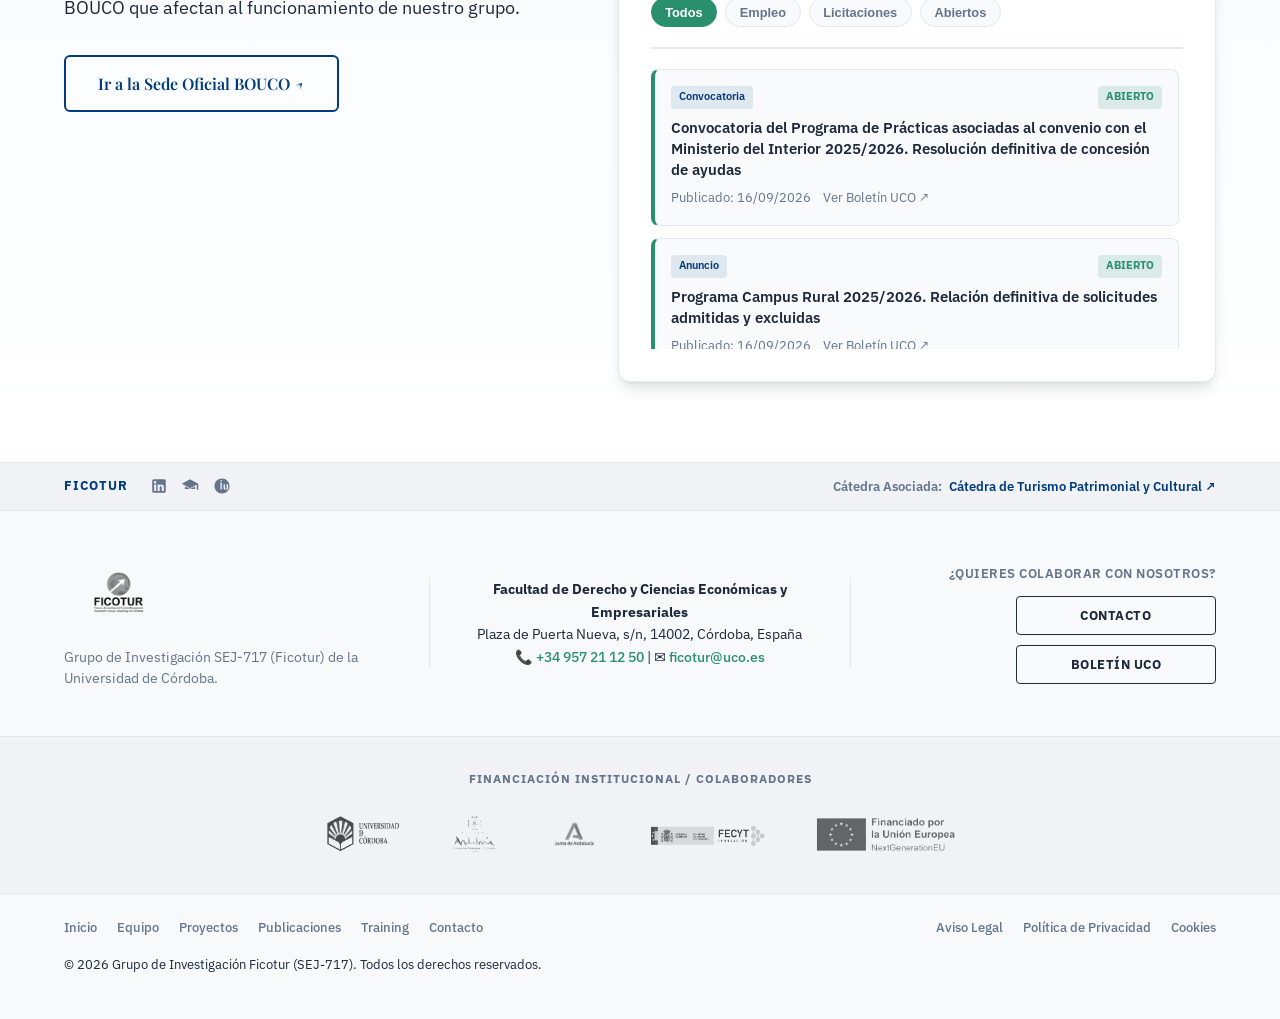
==== commit 533ed678: "fix(stats): update active projects counter from 3 to 5 to reflect all current projects" ====
--- a/Transferencia_UCO/index.html
+++ b/Transferencia_UCO/index.html
@@ -3,37 +3,156 @@
 <head>
     <meta charset="UTF-8">
     <meta name="viewport" content="width=device-width, initial-scale=1.0">
-    <title>FICOTUR (SEJ-717) - Contabilidad, Finanzas y Gestión Turística | UCO</title>
-    <meta name="description" content="Grupo de Investigación Ficotur (SEJ-717) de la Universidad de Córdoba. Especializados en Contabilidad de Gestión, Finanzas Corporativas y Sostenibilidad en el sector turístico.">
+    <title>FICOTUR (SEJ-717) · Grupo de Investigación en Finanzas, Contabilidad y Turismo | Universidad de Córdoba</title>
+    <meta name="description" content="Página oficial del Grupo de Investigación FICOTUR (SEJ-717) de la Universidad de Córdoba. Especializados en Contabilidad de Gestión, Finanzas Corporativas, Sostenibilidad y Gestión Turística.">
+    <meta name="keywords" content="FICOTUR, Grupo FICOTUR, SEJ-717, SEJ 717, Universidad de Córdoba, UCO, Finanzas, Contabilidad, Gestión Turística, Turismo Patrimonial, Turismo Gastronómico, Ricardo Hernández Rojas, Leonardo Gallardo Apolo">
+    <link rel="canonical" href="https://www.uco.es/investiga/grupos/ficotur/index.html">
+    <link rel="sitemap" type="application/xml" title="Sitemap" href="sitemap.xml">
     <link rel="stylesheet" href="style.css">
+
+    <!-- Open Graph / Meta Social para Búsqueda y Redes -->
+    <meta property="og:type" content="website">
+    <meta property="og:title" content="FICOTUR (SEJ-717) · Grupo de Investigación Universidad de Córdoba">
+    <meta property="og:description" content="Web oficial del Grupo de Investigación FICOTUR (SEJ-717) de la Universidad de Córdoba. Finanzas, Contabilidad y Gestión Turística.">
+    <meta property="og:url" content="https://www.uco.es/investiga/grupos/ficotur/index.html">
+    <meta property="og:image" content="https://www.uco.es/investiga/grupos/ficotur/logo_ficotur_vertical.png">
+    <meta property="og:site_name" content="FICOTUR - Universidad de Córdoba">
+    <meta property="og:locale" content="es_ES">
+
+    <!-- Twitter Cards -->
+    <meta name="twitter:card" content="summary_large_image">
+    <meta name="twitter:title" content="FICOTUR (SEJ-717) · Universidad de Córdoba">
+    <meta name="twitter:description" content="Grupo de Investigación en Finanzas, Contabilidad y Gestión Turística (UCO).">
+    <meta name="twitter:image" content="https://www.uco.es/investiga/grupos/ficotur/logo_ficotur_vertical.png">
     
-    <!-- Marcado de Datos Estructurados Schema.org para SEO Académico (Organization) -->
+    <!-- Marcado de Datos Estructurados Schema.org para SEO Académico (ResearchOrganization) -->
     <script type="application/ld+json">
     {
       "@context": "https://schema.org",
-      "@type": "ResearchOrganization",
-      "name": "Grupo de Investigación Ficotur (SEJ-717)",
-      "alternateName": "FICOTUR",
-      "description": "Grupo de Investigación en Contabilidad, Finanzas y Gestión Turística de la Universidad de Córdoba.",
-      "url": "https://www.uco.es/ficotur",
-      "logo": "https://www.uco.es/ficotur/logo_ficotur_vertical.png",
-      "parentOrganization": {
-        "@type": "EducationalOrganization",
-        "name": "Universidad de Córdoba",
-        "alternateName": "UCO",
-        "url": "https://www.uco.es"
-      },
-      "knowsAbout": [
-        "Accounting",
-        "Finance",
-        "Tourism Management",
-        "Sustainability"
-      ],
-      "contactPoint": {
-        "@type": "ContactPoint",
-        "email": "ficotur@uco.es",
-        "contactType": "scientific support"
-      }
+      "@graph": [
+        {
+          "@type": "WebSite",
+          "@id": "https://www.uco.es/investiga/grupos/ficotur/#website",
+          "url": "https://www.uco.es/investiga/grupos/ficotur/index.html",
+          "name": "FICOTUR - Universidad de Córdoba",
+          "description": "Página oficial del Grupo de Investigación FICOTUR (SEJ-717) de la Universidad de Córdoba",
+          "publisher": {
+            "@id": "https://www.uco.es/investiga/grupos/ficotur/#organization"
+          }
+        },
+        {
+          "@type": "ResearchOrganization",
+          "@id": "https://www.uco.es/investiga/grupos/ficotur/#organization",
+          "name": "Grupo de Investigación FICOTUR (SEJ-717)",
+          "alternateName": [
+            "FICOTUR",
+            "SEJ-717",
+            "SEJ 717",
+            "Grupo FICOTUR",
+            "FICOTUR UCO",
+            "Finanzas, Contabilidad y Gestión Turística"
+          ],
+          "description": "Grupo de Investigación en Finanzas, Contabilidad y Gestión Turística de la Universidad de Córdoba (Plan Andaluz de Investigación, Desarrollo e Innovación - PAIDI SEJ-717).",
+          "url": "https://www.uco.es/investiga/grupos/ficotur/index.html",
+          "logo": "https://www.uco.es/investiga/grupos/ficotur/logo_ficotur_vertical.png",
+          "image": "https://www.uco.es/investiga/grupos/ficotur/logo_ficotur_vertical.png",
+          "parentOrganization": {
+            "@type": "EducationalOrganization",
+            "name": "Universidad de Córdoba",
+            "alternateName": "UCO",
+            "url": "https://www.uco.es",
+            "sameAs": [
+              "https://www.wikidata.org/wiki/Q734010",
+              "https://es.wikipedia.org/wiki/Universidad_de_C%C3%B3rdoba_(Espa%C3%B1a)"
+            ]
+          },
+          "sameAs": [
+            "https://sica.juntadeandalucia.es/",
+            "https://github.com/ficotursej717-spec/web",
+            "https://ficotursej717-spec.github.io/web/"
+          ],
+          "knowsAbout": [
+            "Contabilidad de Gestión",
+            "Finanzas Corporativas",
+            "Gestión Turística",
+            "Turismo Patrimonial",
+            "Turismo Gastronómico",
+            "Sostenibilidad",
+            "ESG",
+            "Economía Social"
+          ],
+          "member": [
+            {
+              "@type": "Person",
+              "name": "Dr. Ricardo David Hernández Rojas",
+              "jobTitle": "Profesor Titular de Universidad · Coordinador",
+              "sameAs": "https://orcid.org/0000-0002-3055-2151"
+            },
+            {
+              "@type": "Person",
+              "name": "Dra. Mercedes Luque-Vílchez",
+              "jobTitle": "Profesora Titular de Universidad",
+              "sameAs": "https://orcid.org/0000-0001-8392-8573"
+            },
+            {
+              "@type": "Person",
+              "name": "Dr. Juan Antonio Jimber del Río",
+              "jobTitle": "Profesor del Área de Economía Financiera y Contabilidad",
+              "sameAs": "https://orcid.org/0000-0001-6886-7434"
+            },
+            {
+              "@type": "Person",
+              "name": "Dra. M. Dolores Guerrero-Baena",
+              "jobTitle": "Profesora Titular de Universidad",
+              "sameAs": "https://orcid.org/0000-0003-4042-3094"
+            },
+            {
+              "@type": "Person",
+              "name": "Dr. José Antonio Fernández-Gallardo",
+              "jobTitle": "Profesor del Área de Economía Financiera y Contabilidad",
+              "sameAs": "https://orcid.org/0000-0002-3003-3909"
+            },
+            {
+              "@type": "Person",
+              "name": "Dra. Amalia Hidalgo Fernández",
+              "jobTitle": "Profesora Titular de Universidad",
+              "sameAs": "https://orcid.org/0000-0002-2764-6624"
+            },
+            {
+              "@type": "Person",
+              "name": "Carmen Barbero Saavedra",
+              "jobTitle": "Profesora del Área de Economía Financiera y Contabilidad",
+              "sameAs": "https://orcid.org/0009-0008-7514-9228"
+            },
+            {
+              "@type": "Person",
+              "name": "Dra. Luz Marina Caracuel Sillero",
+              "jobTitle": "Profesora Sustituta Interina",
+              "sameAs": "https://orcid.org/0009-0004-8597-8311"
+            },
+            {
+              "@type": "Person",
+              "name": "Leonardo A. Gallardo Apolo",
+              "jobTitle": "Investigador Predoctoral",
+              "sameAs": [
+                "https://orcid.org/0009-0008-9384-5729",
+                "https://leogallardo97-bit.github.io/"
+              ]
+            },
+            {
+              "@type": "Person",
+              "name": "Dr. Arnaldo Vergara-Romero",
+              "jobTitle": "Profesor del Área de Economía Financiera y Contabilidad"
+            }
+          ],
+          "contactPoint": {
+            "@type": "ContactPoint",
+            "email": "ficotur@uco.es",
+            "contactType": "scientific support",
+            "availableLanguage": ["Spanish", "English"]
+          }
+        }
+      ]
     }
     </script>
 </head>
@@ -93,7 +212,7 @@
 
             <div class="container hero-cine-content">
                 <span class="hero-eyebrow" data-translate="hero-eyebrow">Grupo de Investigación Ficotur (SEJ-717) — Universidad de Córdoba</span>
-                <h1 data-translate="hero-title">Finance, Accounting<br>&amp; Tourism Management</h1>
+                <h1 data-translate="hero-title">Finance, Accounting and Tourism Management</h1>
                 <p class="hero-subtitle" data-translate="hero-desc">Generamos conocimiento científico de alto impacto y transferencia tecnológica aplicada al desarrollo económico y la sostenibilidad turística.</p>
 
                 <div class="hero-buttons">
@@ -105,30 +224,30 @@
             <!-- Estadísticas integradas en el hero (trayectoria completa Google Scholar) -->
             <div class="hero-stats-bar">
                 <div class="container hero-stats-inner">
-                    <div class="hero-stat">
+                    <a href="equipo.html" class="hero-stat" style="text-decoration:none;">
                         <span class="hero-stat-num" data-target="10">10</span>
                         <span class="hero-stat-label" data-translate="stat-investigadores">Investigadores</span>
-                    </div>
+                    </a>
                     <div class="hero-stat-divider"></div>
-                    <div class="hero-stat">
+                    <a href="publicaciones.html" class="hero-stat" style="text-decoration:none;">
                         <span class="hero-stat-num" data-target="500" data-prefix="+">+500</span>
                         <span class="hero-stat-label" data-translate="stat-articulos">Publicaciones Científicas</span>
-                    </div>
+                    </a>
                     <div class="hero-stat-divider"></div>
-                    <div class="hero-stat">
+                    <a href="https://scholar.google.com/citations?user=3jb2UysAAAAJ&hl=es" target="_blank" rel="noopener" class="hero-stat" style="text-decoration:none;">
                         <span class="hero-stat-num" data-target="7500" data-prefix="+">+7.500</span>
                         <span class="hero-stat-label" data-translate="stat-citas">Citas Académicas</span>
-                    </div>
+                    </a>
                     <div class="hero-stat-divider"></div>
-                    <div class="hero-stat">
-                        <span class="hero-stat-num" data-target="3">3</span>
+                    <a href="proyectos.html" class="hero-stat" style="text-decoration:none;">
+                        <span class="hero-stat-num" data-target="5">5</span>
                         <span class="hero-stat-label" data-translate="stat-proyectos">Proyectos Activos</span>
-                    </div>
+                    </a>
                     <div class="hero-stat-divider"></div>
-                    <div class="hero-stat">
+                    <a href="#lineas" class="hero-stat" style="text-decoration:none;">
                         <span class="hero-stat-num" data-target="6">6</span>
                         <span class="hero-stat-label" data-translate="stat-lineas">Líneas de Investigación</span>
-                    </div>
+                    </a>
                 </div>
             </div>
         </section>
--- a/Transferencia_UCO/style.css
+++ b/Transferencia_UCO/style.css
@@ -2,8 +2,8 @@
    ESTILOS GLOBALES - WEB GRUPO INVESTIGACIÓN FICOTUR (SEJ-717)
    ========================================================================== */
 
-/* Importación de tipografías académicas y modernas desde Google Fonts */
-@import url('https://fonts.googleapis.com/css2?family=Inter:wght@300;400;500;600&family=Outfit:wght@400;500;600;700&display=swap');
+/* Tipografía editorial académica 2026 — Playfair Display (títulos) + IBM Plex (cuerpo + código) */
+@import url('https://fonts.googleapis.com/css2?family=Playfair+Display:ital,wght@0,400;0,600;0,700;1,400&family=IBM+Plex+Sans:wght@300;400;500;600&family=IBM+Plex+Mono:wght@400;500&display=swap');
 
 /* Variables de Identidad y Sistema de Diseño */
 :root {
@@ -22,9 +22,10 @@
     --bg-white: #FFFFFF;            /* Blanco puro */
     --border-color: #E2E8F0;        /* Gris de división */
     
-    /* Fuentes */
-    --font-headings: 'Outfit', sans-serif;
-    --font-body: 'Inter', sans-serif;
+    /* Fuentes — Estilo Editorial Académico 2026 */
+    --font-headings: 'Playfair Display', Georgia, serif;
+    --font-body: 'IBM Plex Sans', system-ui, sans-serif;
+    --font-mono: 'IBM Plex Mono', 'Courier New', monospace;
     
     /* Sombras y Efectos */
     --shadow-sm: 0 1px 3px rgba(0,0,0,0.1);
@@ -883,8 +884,10 @@
     background-color: var(--bg-white);
     border-radius: 12px;
     width: 90%;
-    max-width: 600px;
-    padding: 2.5rem;
+    max-width: 820px;
+    max-height: 85vh;
+    overflow-y: auto;
+    padding: 2.25rem;
     position: relative;
     transform: scale(0.9);
     transition: var(--transition);
@@ -931,17 +934,332 @@
 .modal-body h4 {
     margin-bottom: 0.5rem;
     font-size: 1.15rem;
+    color: var(--primary);
+    border-bottom: 2px solid rgba(0, 59, 124, 0.08);
+    padding-bottom: 0.35rem;
+    margin-top: 1.25rem;
 }
 
 .modal-body ul {
     list-style-position: inside;
-    margin-bottom: 1.5rem;
+    margin-bottom: 1.25rem;
     padding-left: 0.5rem;
 }
 
 .modal-body li {
     margin-bottom: 0.5rem;
     font-size: 0.95rem;
+    line-height: 1.5;
+}
+
+/* Tablas y Bloques dentro del Modal */
+.modal-table {
+    width: 100%;
+    border-collapse: collapse;
+    margin-bottom: 1.25rem;
+    font-size: 0.9rem;
+}
+
+.modal-table th {
+    background-color: #f1f5f9;
+    color: var(--primary);
+    text-align: left;
+    padding: 0.6rem 0.75rem;
+    border: 1px solid var(--border-color);
+    font-weight: 600;
+}
+
+.modal-table td {
+    padding: 0.65rem 0.75rem;
+    border: 1px solid var(--border-color);
+    vertical-align: top;
+    line-height: 1.45;
+}
+
+.modal-table tr:nth-child(even) td {
+    background-color: #fafbfc;
+}
+
+/* Indicadores de Calidad & Badges */
+.quality-badge {
+    display: inline-block;
+    padding: 0.2rem 0.6rem;
+    border-radius: 4px;
+    font-size: 0.78rem;
+    font-weight: 600;
+    margin-right: 0.35rem;
+    margin-bottom: 0.25rem;
+    line-height: 1.3;
+}
+
+.badge-cum-laude {
+    background-color: #ecfdf5;
+    color: #065f46;
+    border: 1px solid #a7f3d0;
+}
+
+.badge-international {
+    background-color: #eff6ff;
+    color: #1e40af;
+    border: 1px solid #bfdbfe;
+}
+
+.badge-award {
+    background-color: #fefce8;
+    color: #854d0e;
+    border: 1px solid #fde047;
+}
+
+.badge-funding {
+    background-color: #f0fdfa;
+    color: #115e59;
+    border: 1px solid #99f6e4;
+}
+
+.badge-editorial {
+    background-color: #f8fafc;
+    color: #334155;
+    border: 1px solid #cbd5e1;
+    display: inline-block;
+    padding: 0.35rem 0.75rem;
+    border-radius: 20px;
+    font-size: 0.85rem;
+    margin: 0.25rem 0.35rem 0.25rem 0;
+}
+
+/* Sección de Formación / Training en Equipo */
+.training-section {
+    margin-top: 4rem;
+    padding-top: 3rem;
+    border-top: 2px solid var(--border-color);
+}
+
+.training-lead {
+    font-size: 1.05rem;
+    color: var(--text-muted);
+    max-width: 850px;
+    line-height: 1.7;
+    margin-bottom: 2.5rem;
+}
+
+.training-category-title {
+    font-size: 1.45rem;
+    color: var(--primary);
+    margin: 2.5rem 0 1.25rem;
+    display: flex;
+    align-items: center;
+    gap: 0.6rem;
+}
+
+.training-category-title::before {
+    content: "";
+    display: inline-block;
+    width: 6px;
+    height: 1.4rem;
+    background-color: var(--secondary);
+    border-radius: 3px;
+}
+
+.training-cards-grid {
+    display: grid;
+    grid-template-columns: 1fr;
+    gap: 1.5rem;
+}
+
+.training-card-item {
+    background-color: var(--bg-white);
+    border: 1px solid var(--border-color);
+    border-left: 4px solid var(--secondary);
+    border-radius: 8px;
+    padding: 1.5rem;
+    box-shadow: var(--shadow-sm);
+    transition: var(--transition);
+}
+
+.training-card-item:hover {
+    box-shadow: var(--shadow-md);
+    border-left-color: var(--primary);
+    transform: translateY(-2px);
+}
+
+.training-card-header {
+    display: flex;
+    justify-content: space-between;
+    align-items: flex-start;
+    gap: 1rem;
+    margin-bottom: 0.75rem;
+    flex-wrap: wrap;
+}
+
+.training-card-title {
+    font-size: 1.15rem;
+    font-weight: 700;
+    color: var(--primary);
+    margin: 0;
+    line-height: 1.4;
+    flex: 1;
+}
+
+.training-card-year {
+    background-color: #f1f5f9;
+    color: var(--primary);
+    font-weight: 700;
+    padding: 0.25rem 0.75rem;
+    border-radius: 20px;
+    font-size: 0.85rem;
+    white-space: nowrap;
+}
+
+.training-card-meta {
+    display: grid;
+    grid-template-columns: repeat(auto-fit, minmax(240px, 1fr));
+    gap: 0.75rem;
+    margin-bottom: 1rem;
+    font-size: 0.92rem;
+    color: var(--text-dark);
+}
+
+.training-card-quality {
+    background-color: #f8fafc;
+    border: 1px solid #e2e8f0;
+    border-radius: 6px;
+    padding: 0.85rem 1.1rem;
+    margin-top: 0.75rem;
+    font-size: 0.9rem;
+    line-height: 1.5;
+}
+
+.btn-card-more {
+    display: inline-flex;
+    align-items: center;
+    gap: 0.4rem;
+    margin-top: 1rem;
+    padding: 0.45rem 0.9rem;
+    background-color: rgba(0, 59, 124, 0.06);
+    color: var(--primary);
+    border: 1px solid rgba(0, 59, 124, 0.18);
+    border-radius: 6px;
+    font-size: 0.85rem;
+    font-weight: 600;
+    cursor: pointer;
+    transition: var(--transition);
+}
+
+.btn-card-more:hover {
+    background-color: var(--primary);
+    color: #fff;
+    border-color: var(--primary);
+}
+
+/* Estilos estilo WEARE Training para Tablas Académicas */
+.training-layout {
+    display: grid;
+    grid-template-columns: 1fr 280px;
+    gap: 2.5rem;
+    margin-top: 1.5rem;
+}
+
+@media (max-width: 900px) {
+    .training-layout {
+        grid-template-columns: 1fr;
+    }
+}
+
+.weare-table {
+    width: 100%;
+    border-collapse: collapse;
+    margin-bottom: 1.75rem;
+    background-color: var(--bg-white);
+    border: 1px solid #d1d5db;
+    box-shadow: 0 1px 3px rgba(0, 0, 0, 0.05);
+    border-radius: 4px;
+    overflow: hidden;
+}
+
+.weare-table tr {
+    border-bottom: 1px solid #e5e7eb;
+}
+
+.weare-table tr:last-child {
+    border-bottom: none;
+}
+
+.weare-label {
+    background-color: #dedede;
+    color: #1f2937;
+    font-weight: 600;
+    width: 160px;
+    padding: 0.65rem 0.9rem;
+    font-size: 0.9rem;
+    vertical-align: top;
+    border-right: 1px solid #d1d5db;
+}
+
+.weare-val {
+    padding: 0.65rem 1rem;
+    font-size: 0.92rem;
+    color: #111827;
+    line-height: 1.5;
+    vertical-align: top;
+}
+
+.weare-val a {
+    color: #0284c7;
+    text-decoration: underline;
+    font-weight: 500;
+    transition: var(--transition);
+}
+
+.weare-val a:hover {
+    color: var(--primary);
+    text-decoration: underline;
+}
+
+.weare-sidebar {
+    background-color: var(--bg-white);
+    border: 1px solid var(--border-color);
+    border-radius: 8px;
+    padding: 1.5rem;
+    height: fit-content;
+    box-shadow: var(--shadow-sm);
+    position: sticky;
+    top: 90px;
+    max-height: calc(100vh - 110px);
+    overflow-y: auto;
+    scrollbar-width: thin;
+    scrollbar-color: var(--secondary) transparent;
+}
+
+.weare-sidebar-title {
+    font-size: 1.15rem;
+    color: var(--primary);
+    margin-bottom: 1rem;
+    padding-bottom: 0.5rem;
+    border-bottom: 2px solid var(--secondary);
+}
+
+.weare-sidebar-menu {
+    list-style: none;
+    padding: 0;
+    margin: 0;
+}
+
+.weare-sidebar-menu li {
+    margin-bottom: 0.65rem;
+}
+
+.weare-sidebar-menu a {
+    color: var(--text-dark);
+    font-size: 0.95rem;
+    display: flex;
+    align-items: center;
+    gap: 0.4rem;
+    transition: var(--transition);
+}
+
+.weare-sidebar-menu a:hover {
+    color: var(--secondary);
+    transform: translateX(4px);
 }
 
 /* ==========================================================================
@@ -1970,3 +2288,340 @@
         opacity: 0.25;
     }
 }
+
+/* ==========================================================================
+   SECCIÓN LÍNEAS DE INVESTIGACIÓN (FICOTUR SEJ-717)
+   ========================================================================== */
+.research-lines-section {
+    padding: 5.5rem 0;
+    background-color: var(--bg-white, #ffffff);
+    border-bottom: 1px solid var(--border-color, #E2E8F0);
+}
+
+.research-lines-header {
+    max-width: 860px;
+    margin: 0 auto 3.5rem auto;
+    text-align: center;
+}
+
+.research-lines-badge {
+    display: inline-block;
+    font-size: 0.82rem;
+    font-weight: 700;
+    text-transform: uppercase;
+    letter-spacing: 0.08em;
+    color: var(--secondary, #2A8F6C);
+    background-color: rgba(42, 143, 108, 0.08);
+    border: 1px solid rgba(42, 143, 108, 0.2);
+    padding: 0.35rem 0.9rem;
+    border-radius: 999px;
+    margin-bottom: 1rem;
+}
+
+.research-lines-title {
+    font-family: var(--font-headings, 'Outfit', sans-serif);
+    font-size: 2.25rem;
+    font-weight: 700;
+    color: var(--primary, #003B7C);
+    line-height: 1.2;
+    margin-bottom: 1.25rem;
+    letter-spacing: -0.01em;
+}
+
+.research-lines-intro {
+    font-family: var(--font-body, 'Inter', sans-serif);
+    font-size: 1.05rem;
+    color: var(--text-muted, #64748B);
+    line-height: 1.7;
+    margin: 0 auto;
+}
+
+/* Enlace a SICA */
+.sica-official-link {
+    color: var(--primary, #003B7C);
+    font-weight: 600;
+    text-decoration: underline;
+    text-decoration-color: var(--accent, #C5A059);
+    text-underline-offset: 3px;
+    text-decoration-thickness: 1.5px;
+    display: inline-inline-flex;
+    align-items: center;
+    gap: 0.2rem;
+    transition: var(--transition);
+}
+
+.sica-official-link:hover {
+    color: var(--secondary, #2A8F6C);
+    text-decoration-color: var(--secondary, #2A8F6C);
+}
+
+.external-icon {
+    width: 0.85em;
+    height: 0.85em;
+    vertical-align: middle;
+    display: inline-block;
+}
+
+/* Grid de Tarjetas */
+.research-lines-grid {
+    display: grid;
+    grid-template-columns: repeat(3, 1fr);
+    gap: 1.75rem;
+}
+
+/* Tarjeta individual */
+.research-line-card {
+    background-color: var(--bg-light, #F8FAFC);
+    border: 1px solid var(--border-color, #E2E8F0);
+    border-radius: 14px;
+    padding: 2rem;
+    display: flex;
+    flex-direction: column;
+    position: relative;
+    transition: transform 0.3s ease, box-shadow 0.3s ease, border-color 0.3s ease, background-color 0.3s ease;
+}
+
+.research-line-card::before {
+    content: "";
+    position: absolute;
+    top: 0;
+    left: 0;
+    right: 0;
+    height: 3px;
+    background: linear-gradient(90deg, var(--primary, #003B7C), var(--secondary, #2A8F6C));
+    border-top-left-radius: 14px;
+    border-top-right-radius: 14px;
+    opacity: 0;
+    transition: opacity 0.3s ease;
+}
+
+.research-line-card:hover {
+    background-color: var(--bg-white, #ffffff);
+    transform: translateY(-4px);
+    box-shadow: 0 12px 24px -6px rgba(0, 59, 124, 0.08), 0 4px 8px -2px rgba(0, 0, 0, 0.04);
+    border-color: rgba(42, 143, 108, 0.35);
+}
+
+.research-line-card:hover::before {
+    opacity: 1;
+}
+
+/* Cabecera de la tarjeta: número e icono */
+.card-top-bar {
+    display: flex;
+    justify-content: space-between;
+    align-items: center;
+    margin-bottom: 1.25rem;
+}
+
+.line-number {
+    font-family: var(--font-headings, 'Outfit', sans-serif);
+    font-size: 1.15rem;
+    font-weight: 700;
+    color: var(--accent, #C5A059);
+    letter-spacing: 0.05em;
+}
+
+.line-icon-wrapper {
+    width: 44px;
+    height: 44px;
+    border-radius: 10px;
+    background-color: rgba(0, 59, 124, 0.06);
+    color: var(--primary, #003B7C);
+    display: flex;
+    align-items: center;
+    justify-content: center;
+    transition: background-color 0.3s ease, color 0.3s ease, transform 0.3s ease;
+}
+
+.line-icon-wrapper svg {
+    width: 22px;
+    height: 22px;
+}
+
+.research-line-card:hover .line-icon-wrapper {
+    background-color: var(--secondary, #2A8F6C);
+    color: #ffffff;
+    transform: scale(1.05);
+}
+
+/* Tipografía de la tarjeta */
+.line-card-title {
+    font-family: var(--font-headings, 'Outfit', sans-serif);
+    font-size: 1.15rem;
+    font-weight: 600;
+    color: var(--primary, #003B7C);
+    line-height: 1.35;
+    margin-bottom: 0.75rem;
+    letter-spacing: -0.01em;
+}
+
+.line-card-desc {
+    font-family: var(--font-body, 'Inter', sans-serif);
+    font-size: 0.92rem;
+    color: var(--text-muted, #64748B);
+    line-height: 1.6;
+    margin-bottom: 0;
+    flex-grow: 1;
+}
+
+/* Responsividad */
+@media (max-width: 992px) {
+    .research-lines-grid {
+        grid-template-columns: repeat(2, 1fr);
+        gap: 1.25rem;
+    }
+    
+    .research-lines-title {
+        font-size: 1.95rem;
+    }
+}
+
+@media (max-width: 640px) {
+    .research-lines-section {
+        padding: 3.75rem 0;
+    }
+
+    .research-lines-grid {
+        grid-template-columns: 1fr;
+        gap: 1rem;
+    }
+
+    .research-line-card {
+        padding: 1.5rem;
+    }
+
+    .research-lines-title {
+        font-size: 1.65rem;
+    }
+    
+    .research-lines-intro {
+        font-size: 0.98rem;
+    }
+}
+
+
+/* ==========================================================================
+   MEJORAS 2026 — SEGÚN NOTEBOOK "Future of Web Design: Vibe Coding & Trends"
+   ========================================================================== */
+
+/* ── 1. SCROLL REVEAL ANIMATIONS ─────────────────────────────────────────── */
+.reveal {
+    opacity: 0;
+    transform: translateY(28px);
+    transition: opacity 0.6s cubic-bezier(0.4, 0, 0.2, 1),
+                transform 0.6s cubic-bezier(0.4, 0, 0.2, 1);
+}
+.reveal.visible {
+    opacity: 1;
+    transform: translateY(0);
+}
+.reveal-delay-1 { transition-delay: 0.1s; }
+.reveal-delay-2 { transition-delay: 0.2s; }
+.reveal-delay-3 { transition-delay: 0.3s; }
+.reveal-delay-4 { transition-delay: 0.4s; }
+
+/* Respeta prefers-reduced-motion — WCAG AA */
+@media (prefers-reduced-motion: reduce) {
+    .reveal { opacity: 1; transform: none; transition: none; }
+}
+
+/* ── 2. ANIMATED COUNTERS ─────────────────────────────────────────────────── */
+.hero-stat-num {
+    font-family: var(--font-headings);
+    font-variant-numeric: tabular-nums;
+    transition: color 0.3s ease;
+}
+.hero-stat:hover .hero-stat-num {
+    color: var(--accent);
+}
+
+/* ── 3. GLASSMORPHISM CARDS ───────────────────────────────────────────────── */
+.team-card,
+.pub-researcher-card,
+.project-card,
+.line-card {
+    backdrop-filter: blur(2px);
+    -webkit-backdrop-filter: blur(2px);
+    border: 1px solid rgba(255,255,255,0.6);
+    transition: var(--transition), box-shadow 0.3s ease, transform 0.3s ease;
+}
+.team-card:hover,
+.pub-researcher-card:hover {
+    transform: translateY(-4px);
+    box-shadow: 0 12px 32px rgba(0, 59, 124, 0.12);
+    border-color: rgba(42, 143, 108, 0.3);
+}
+
+/* ── 4. MONOSPACE PARA DOIs Y REFERENCIAS ─────────────────────────────────── */
+.doi-link,
+a[href*="doi.org"],
+.pub-doi {
+    font-family: var(--font-mono);
+    font-size: 0.82rem;
+    letter-spacing: -0.02em;
+    color: var(--secondary);
+    background: rgba(42, 143, 108, 0.06);
+    padding: 0.1em 0.4em;
+    border-radius: 3px;
+    border: 1px solid rgba(42, 143, 108, 0.15);
+}
+.pub-doi:hover, a[href*="doi.org"]:hover {
+    background: rgba(42, 143, 108, 0.12);
+    text-decoration: none;
+}
+
+/* ── 5. PLAYFAIR DISPLAY EN TÍTULOS DE SECCIÓN ────────────────────────────── */
+.section-title,
+h1, h2 {
+    font-family: var(--font-headings);
+    letter-spacing: -0.02em;
+}
+.section-title em,
+.training-category-title em {
+    font-style: italic;
+    color: var(--secondary);
+}
+
+/* ── 6. DARK MODE ─────────────────────────────────────────────────────────── */
+@media (prefers-color-scheme: dark) {
+    :root {
+        --bg-light: #0f172a;
+        --bg-white: #1e293b;
+        --text-dark: #e2e8f0;
+        --text-muted: #94a3b8;
+        --border-color: #334155;
+        --shadow-sm: 0 1px 3px rgba(0,0,0,0.4);
+        --shadow-md: 0 4px 6px rgba(0,0,0,0.3);
+    }
+    body { background-color: var(--bg-light); }
+    .header { background: #0f172a; border-bottom-color: #1e293b; }
+    .team-card,
+    .pub-researcher-card { background: var(--bg-white); }
+    .weare-table td { background: var(--bg-white); }
+    .modal-content { background: var(--bg-white); color: var(--text-dark); }
+}
+
+/* ── 7. MICRO-INTERACCIÓN: BADGE HOVER ────────────────────────────────────── */
+.quality-badge {
+    transition: var(--transition), transform 0.2s ease;
+}
+.quality-badge:hover {
+    transform: scale(1.06);
+    filter: brightness(1.05);
+}
+
+/* ── 8. SECTION TITLE — LÍNEA DECORATIVA ANIMADA ─────────────────────────── */
+.section-title::after {
+    content: '';
+    display: block;
+    width: 48px;
+    height: 3px;
+    background: linear-gradient(90deg, var(--secondary), var(--accent));
+    border-radius: 2px;
+    margin-top: 0.5rem;
+    transition: width 0.4s ease;
+}
+.section-title:hover::after {
+    width: 100px;
+}
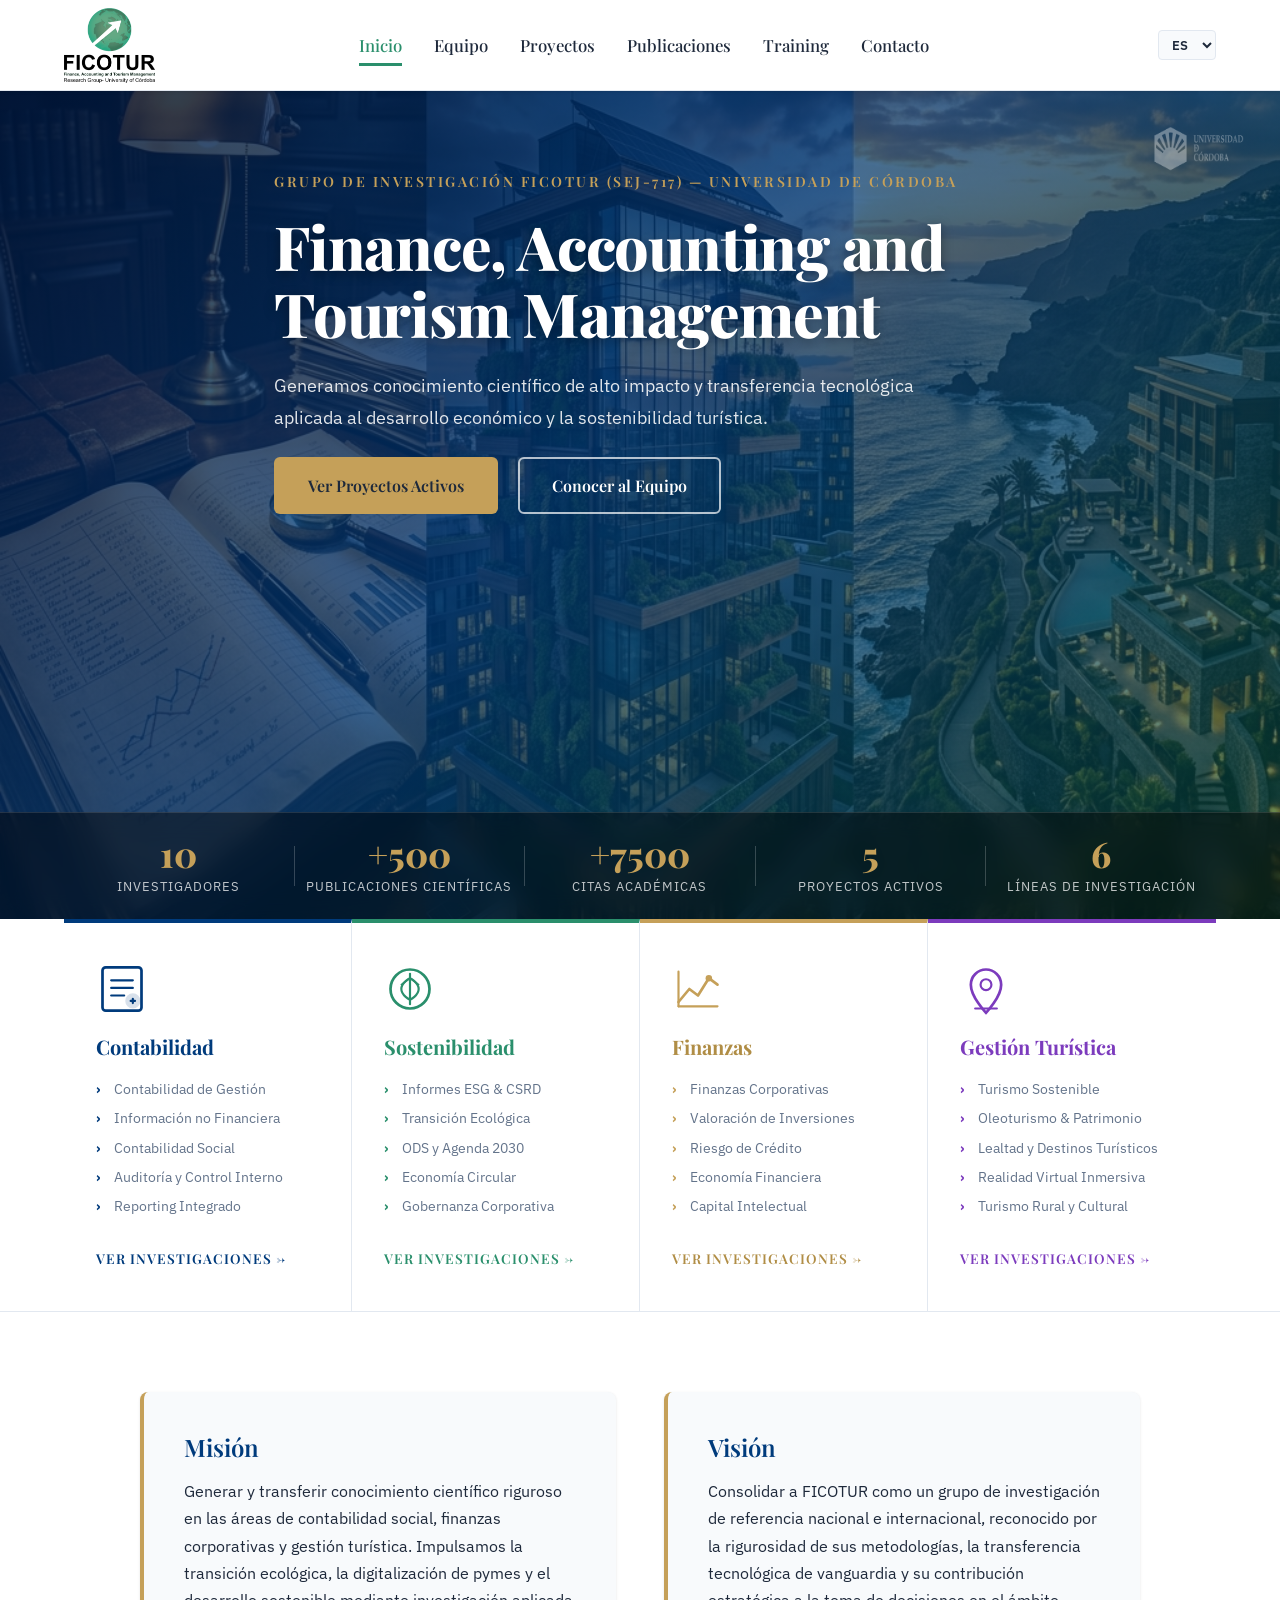
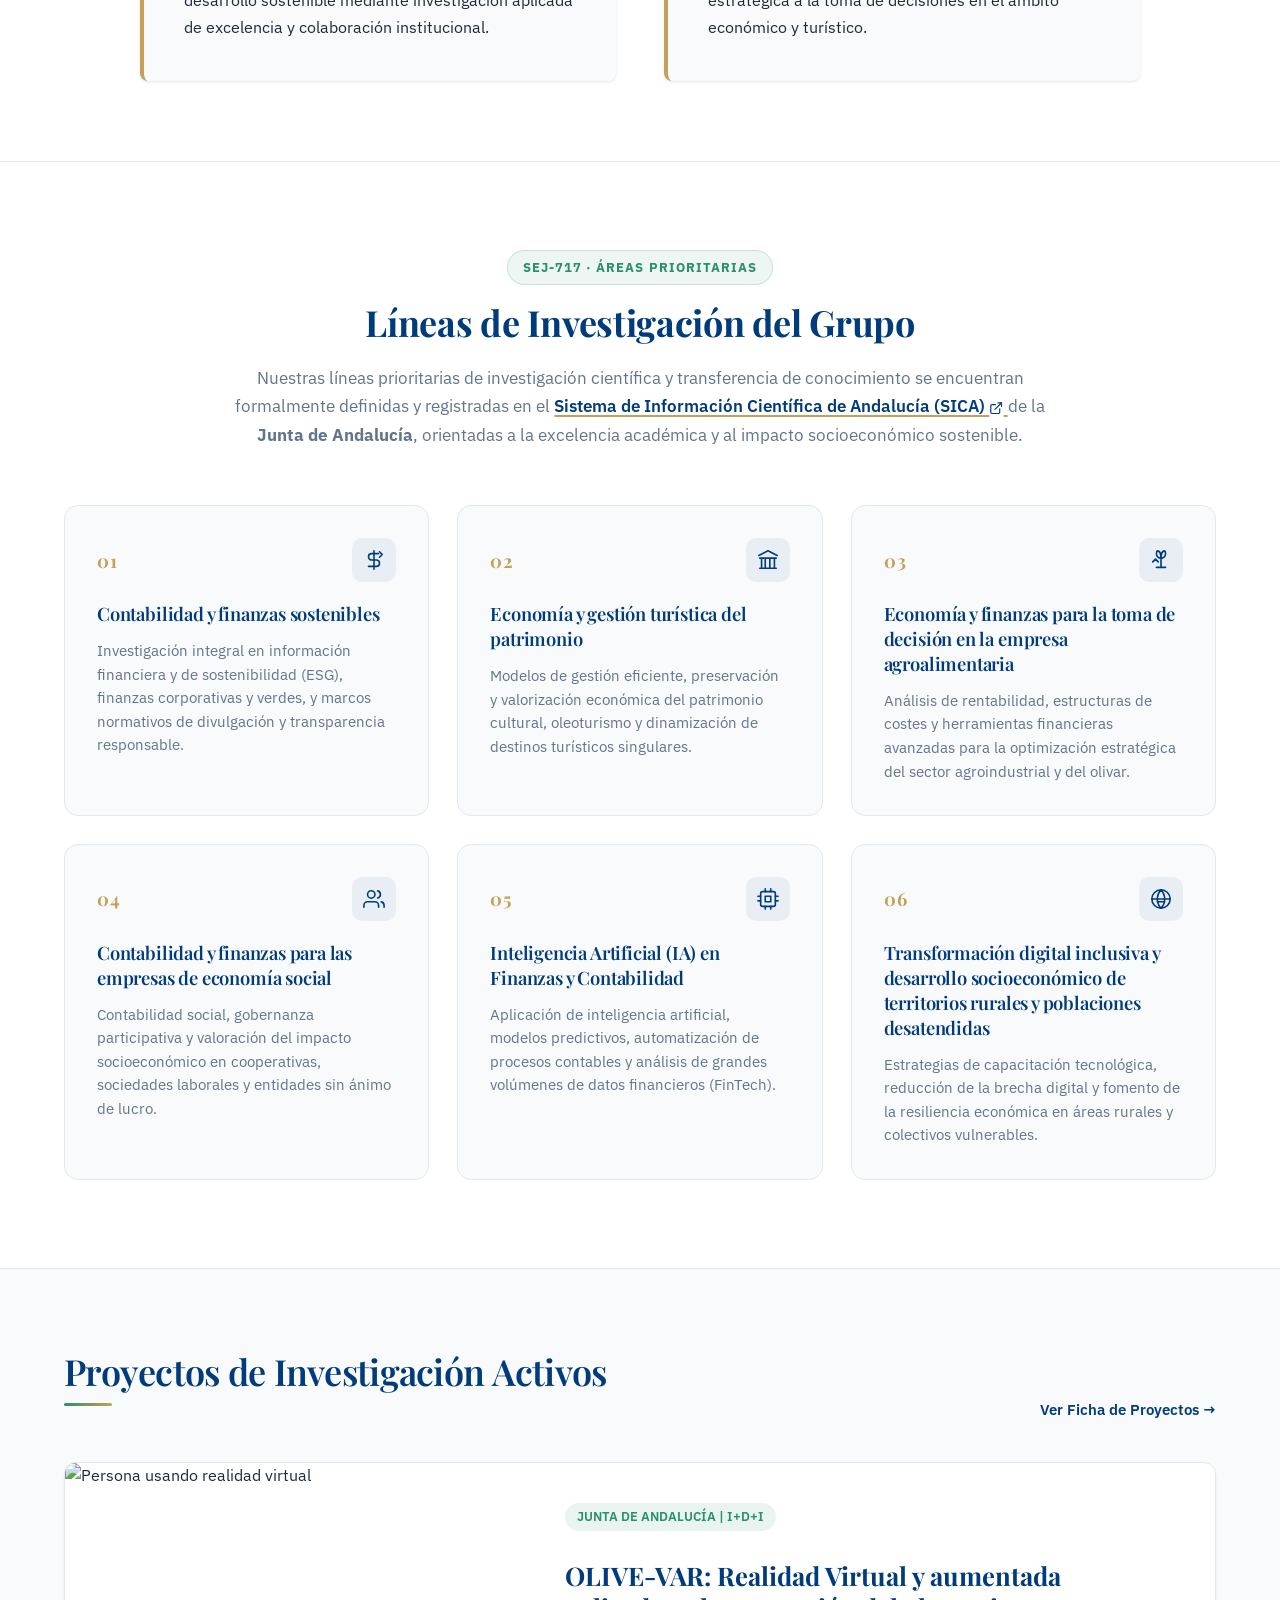
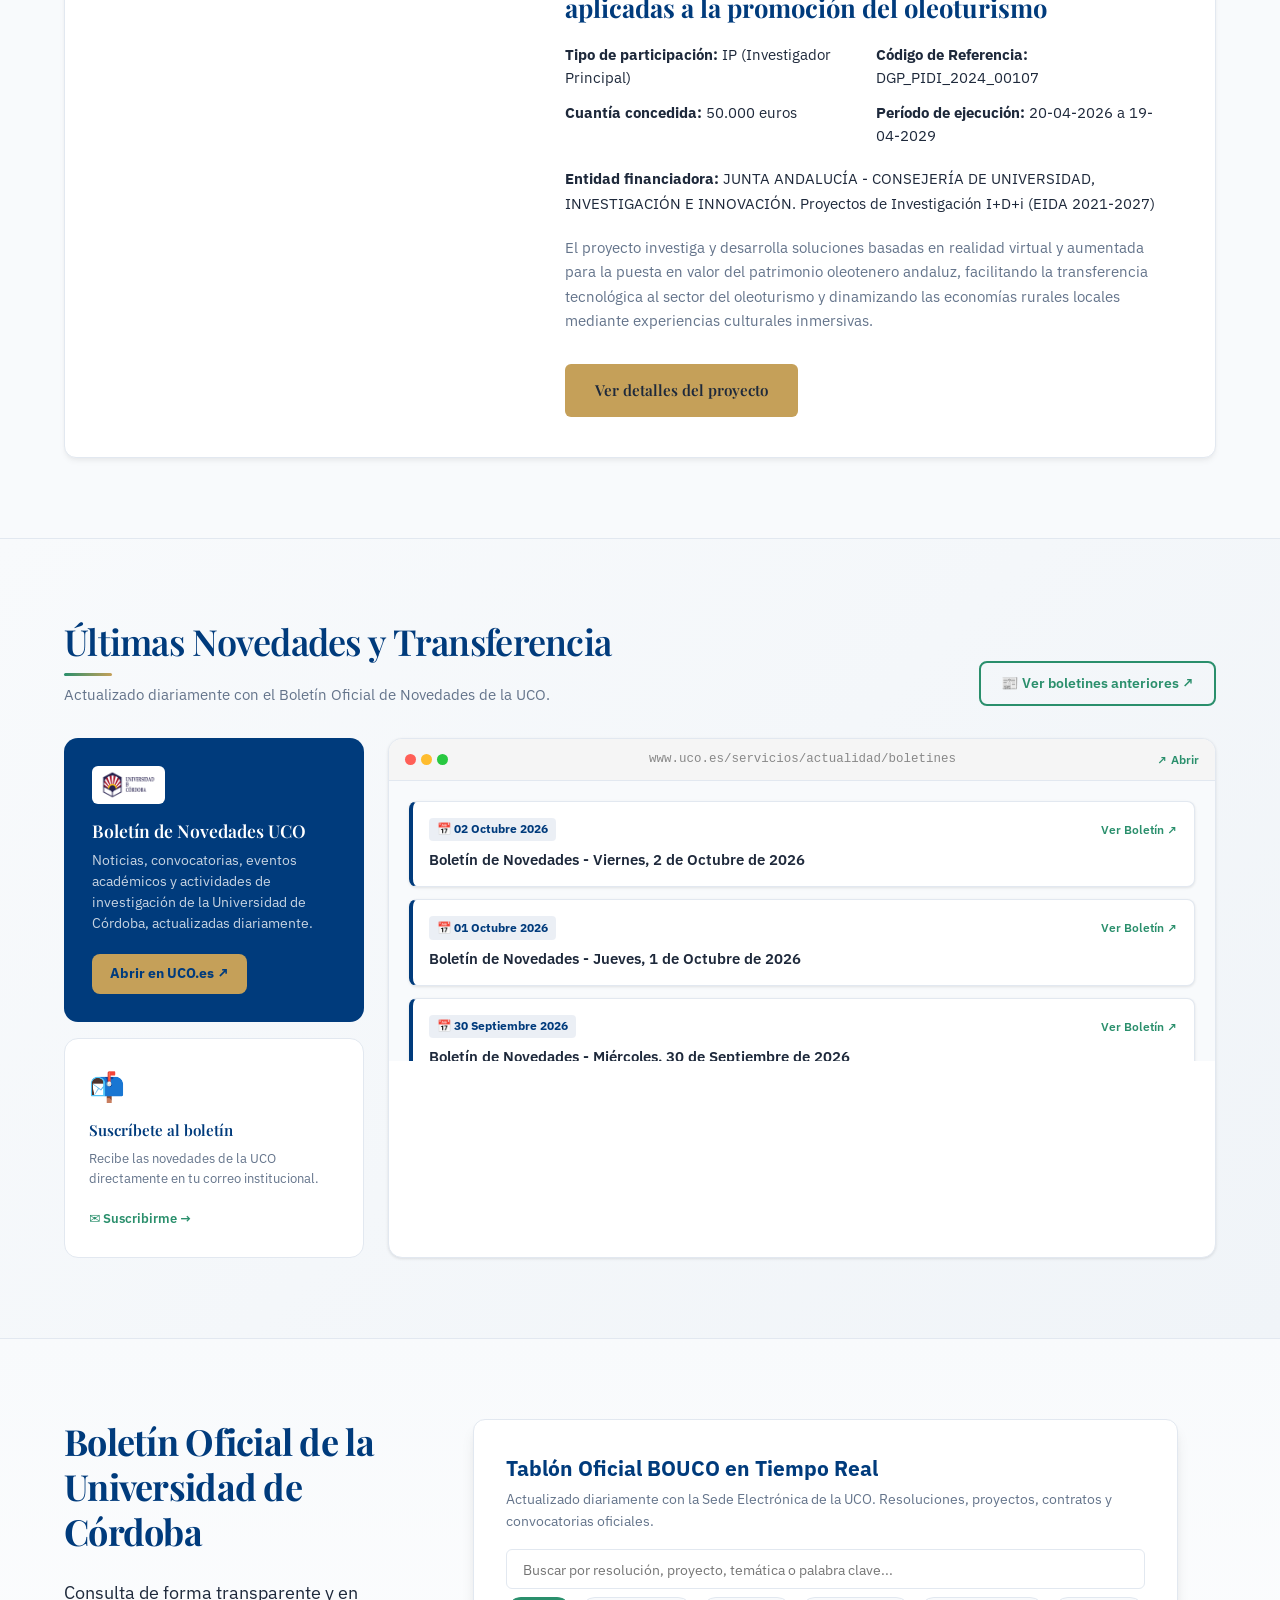
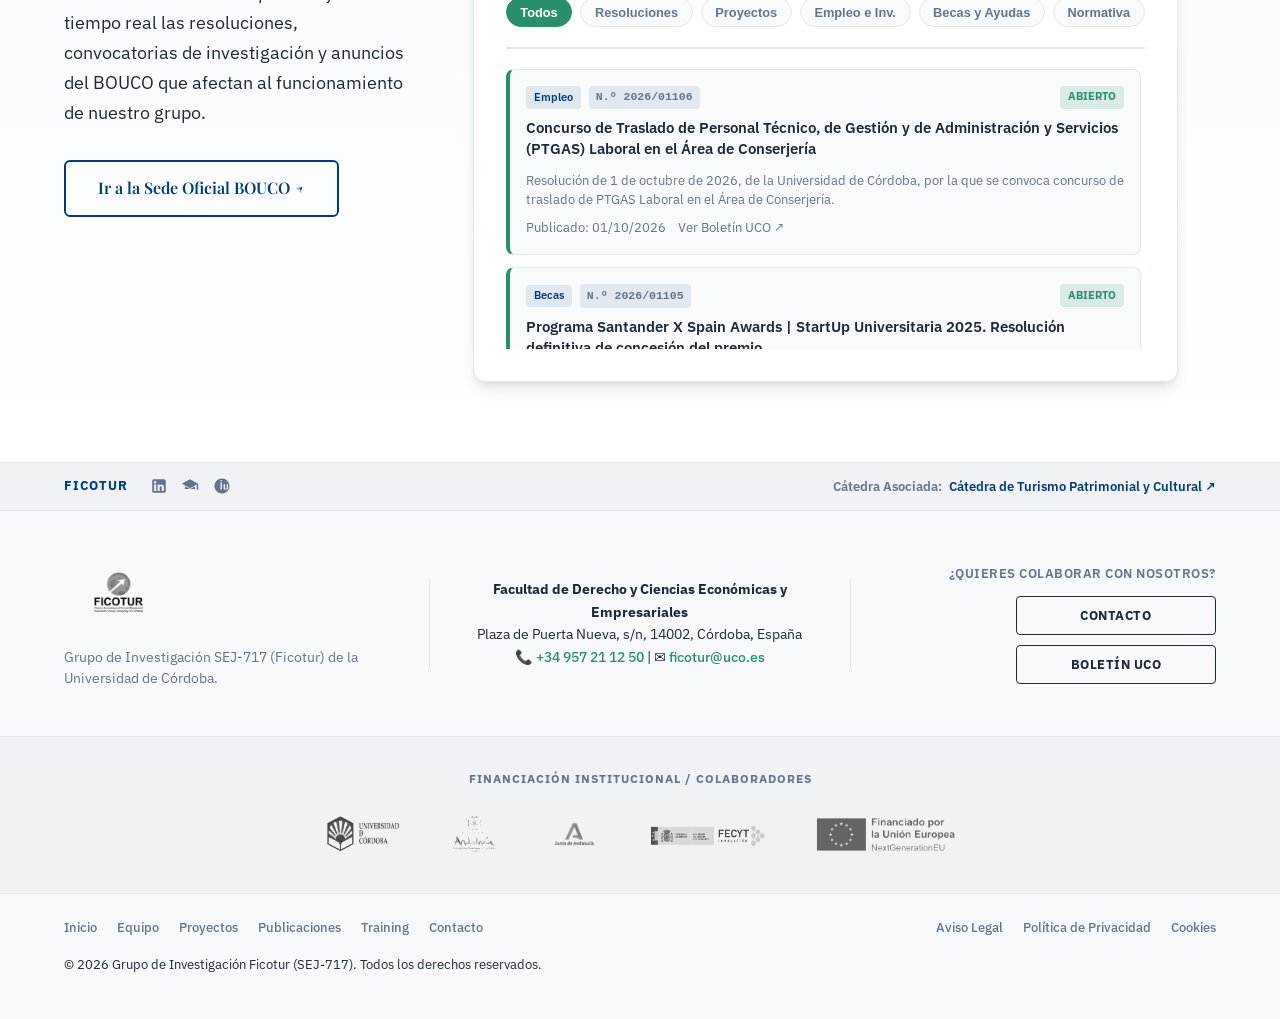
==== commit 3ee9e1b9: "chore: sync Transferencia_UCO folder with latest BOUCO widget and 5 projects counter" ====
--- a/Transferencia_UCO/index.html
+++ b/Transferencia_UCO/index.html
@@ -628,7 +628,7 @@
                     <p>
                         Consulta de forma transparente y en tiempo real las resoluciones, convocatorias de investigación y anuncios del BOUCO que afectan al funcionamiento de nuestro grupo.
                     </p>
-                    <a href="https://sede.uco.es/bouco/bandejaAnuncios.htm;jsessionid=0128C99A141A20BB1918C19B3AFC13D8?cid=1125621" 
+                    <a href="https://sede.uco.es/bouco/" 
                        target="_blank" 
                        rel="noopener" 
                        class="btn btn-outline" 
@@ -642,19 +642,21 @@
                 <div class="bouco-widget" role="region" aria-label="Tablón de convocatorias en tiempo real">
                     <div class="bouco-widget-header">
                         <div class="bouco-widget-title">
-                            Convocatorias Activas (BOUCO Live)
+                            Tablón Oficial BOUCO en Tiempo Real
                         </div>
                         <p style="font-size: 0.85rem; color: var(--text-muted); margin-bottom: 0;">
-                            Actualizado automáticamente a las 08:00 h. Utiliza el buscador o los filtros para explorar.
+                            Actualizado diariamente con la Sede Electrónica de la UCO. Resoluciones, proyectos, contratos y convocatorias oficiales.
                         </p>
                         <div class="bouco-search-box">
-                            <input type="text" id="bouco-search" class="bouco-search-input" placeholder="Buscar convocatoria por palabra clave...">
+                            <input type="text" id="bouco-search" class="bouco-search-input" placeholder="Buscar por resolución, proyecto, temática o palabra clave...">
                         </div>
                         <div class="bouco-filters">
                             <button class="bouco-filter-btn active" data-filter="Todos">Todos</button>
-                            <button class="bouco-filter-btn" data-filter="Empleo">Empleo</button>
-                            <button class="bouco-filter-btn" data-filter="Proyectos">Licitaciones</button>
-                            <button class="bouco-filter-btn" data-filter="Abierto">Abiertos</button>
+                            <button class="bouco-filter-btn" data-filter="Resoluciones">Resoluciones</button>
+                            <button class="bouco-filter-btn" data-filter="Proyectos">Proyectos</button>
+                            <button class="bouco-filter-btn" data-filter="Empleo">Empleo e Inv.</button>
+                            <button class="bouco-filter-btn" data-filter="Becas">Becas y Ayudas</button>
+                            <button class="bouco-filter-btn" data-filter="Normativa">Normativa</button>
                         </div>
                     </div>
                     <div class="bouco-list" id="bouco-list-container">
--- a/Transferencia_UCO/style.css
+++ b/Transferencia_UCO/style.css
@@ -2072,6 +2072,28 @@
     font-weight: 600;
 }
 
+.bouco-badge-num {
+    font-size: 0.72rem;
+    font-weight: 700;
+    color: var(--text-muted);
+    background: #e2e8f0;
+    padding: 0.15rem 0.45rem;
+    border-radius: 4px;
+    font-family: monospace;
+}
+
+.bouco-item-desc {
+    font-size: 0.84rem;
+    color: var(--text-muted);
+    line-height: 1.45;
+    margin-top: 0.2rem;
+    display: -webkit-box;
+    -webkit-line-clamp: 2;
+    -webkit-box-orient: vertical;
+    overflow: hidden;
+    text-overflow: ellipsis;
+}
+
 .bouco-empty {
     text-align: center;
     padding: 2.5rem 0;
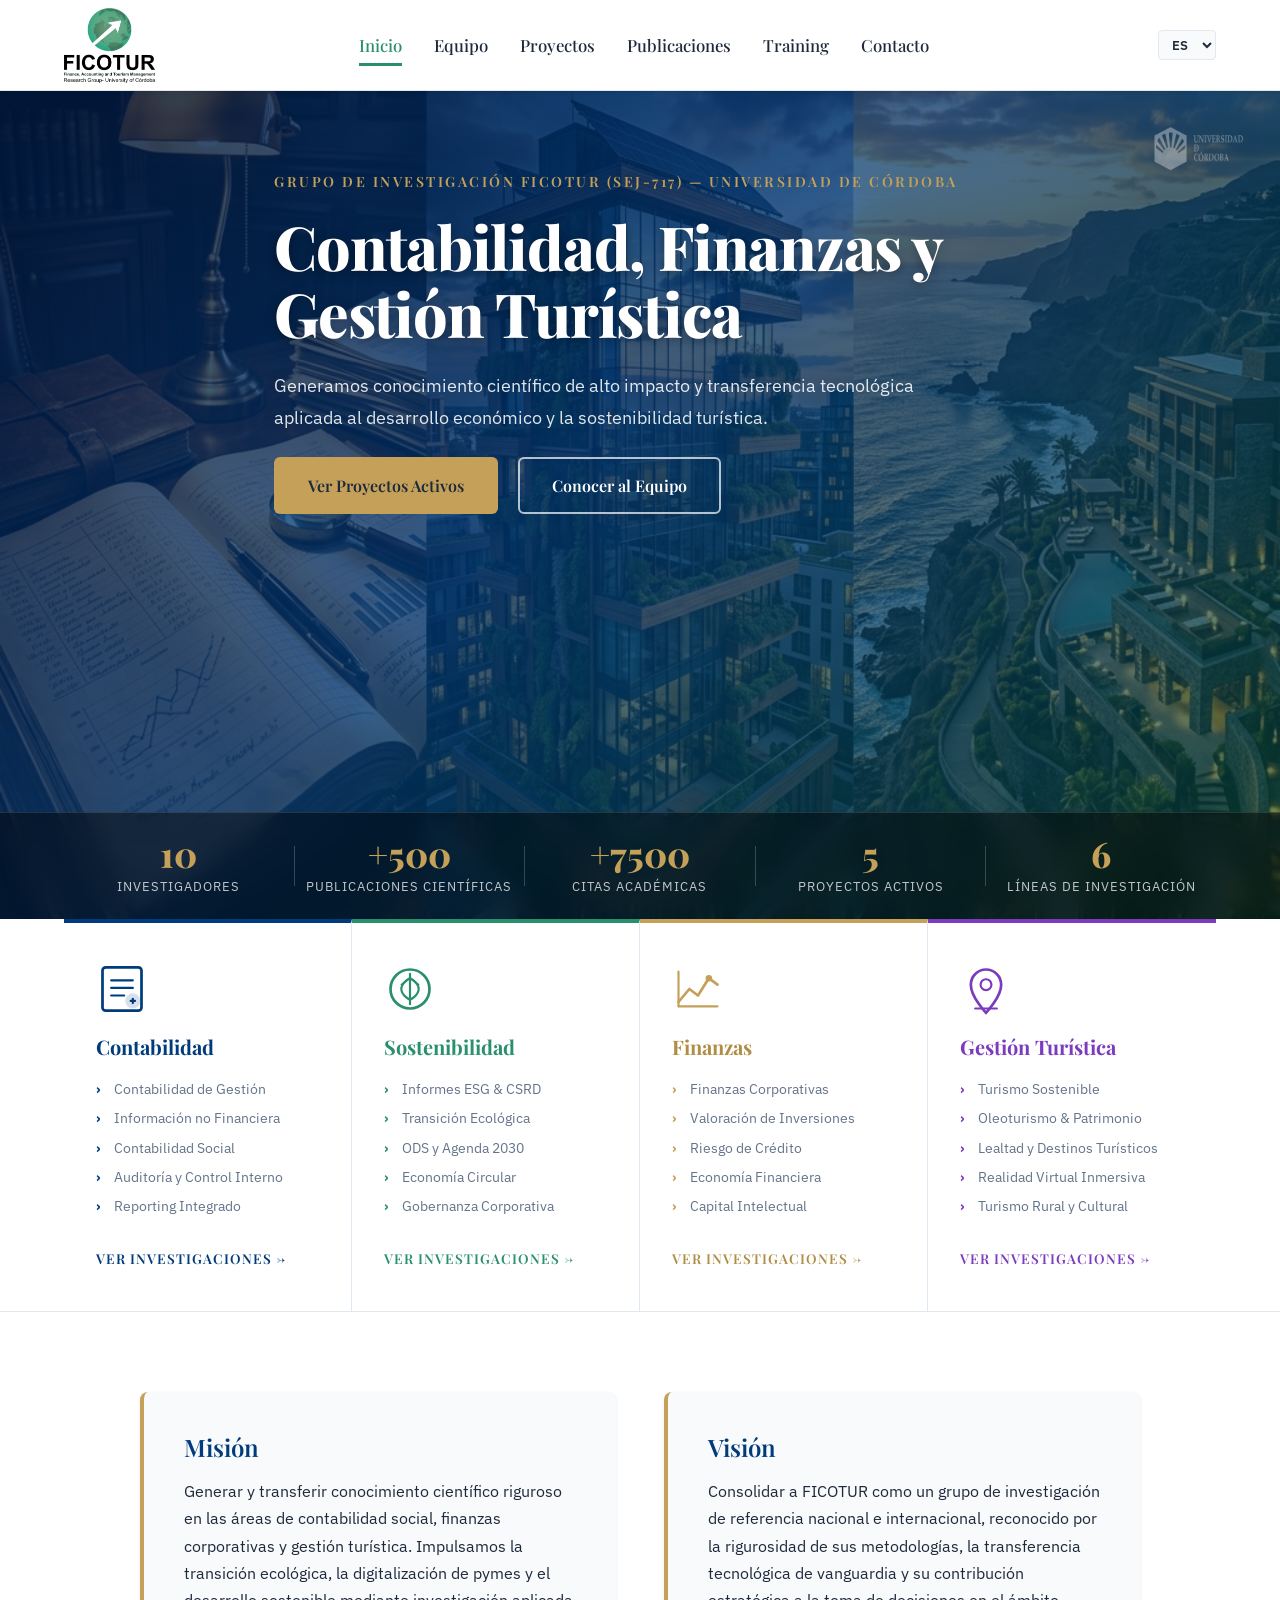
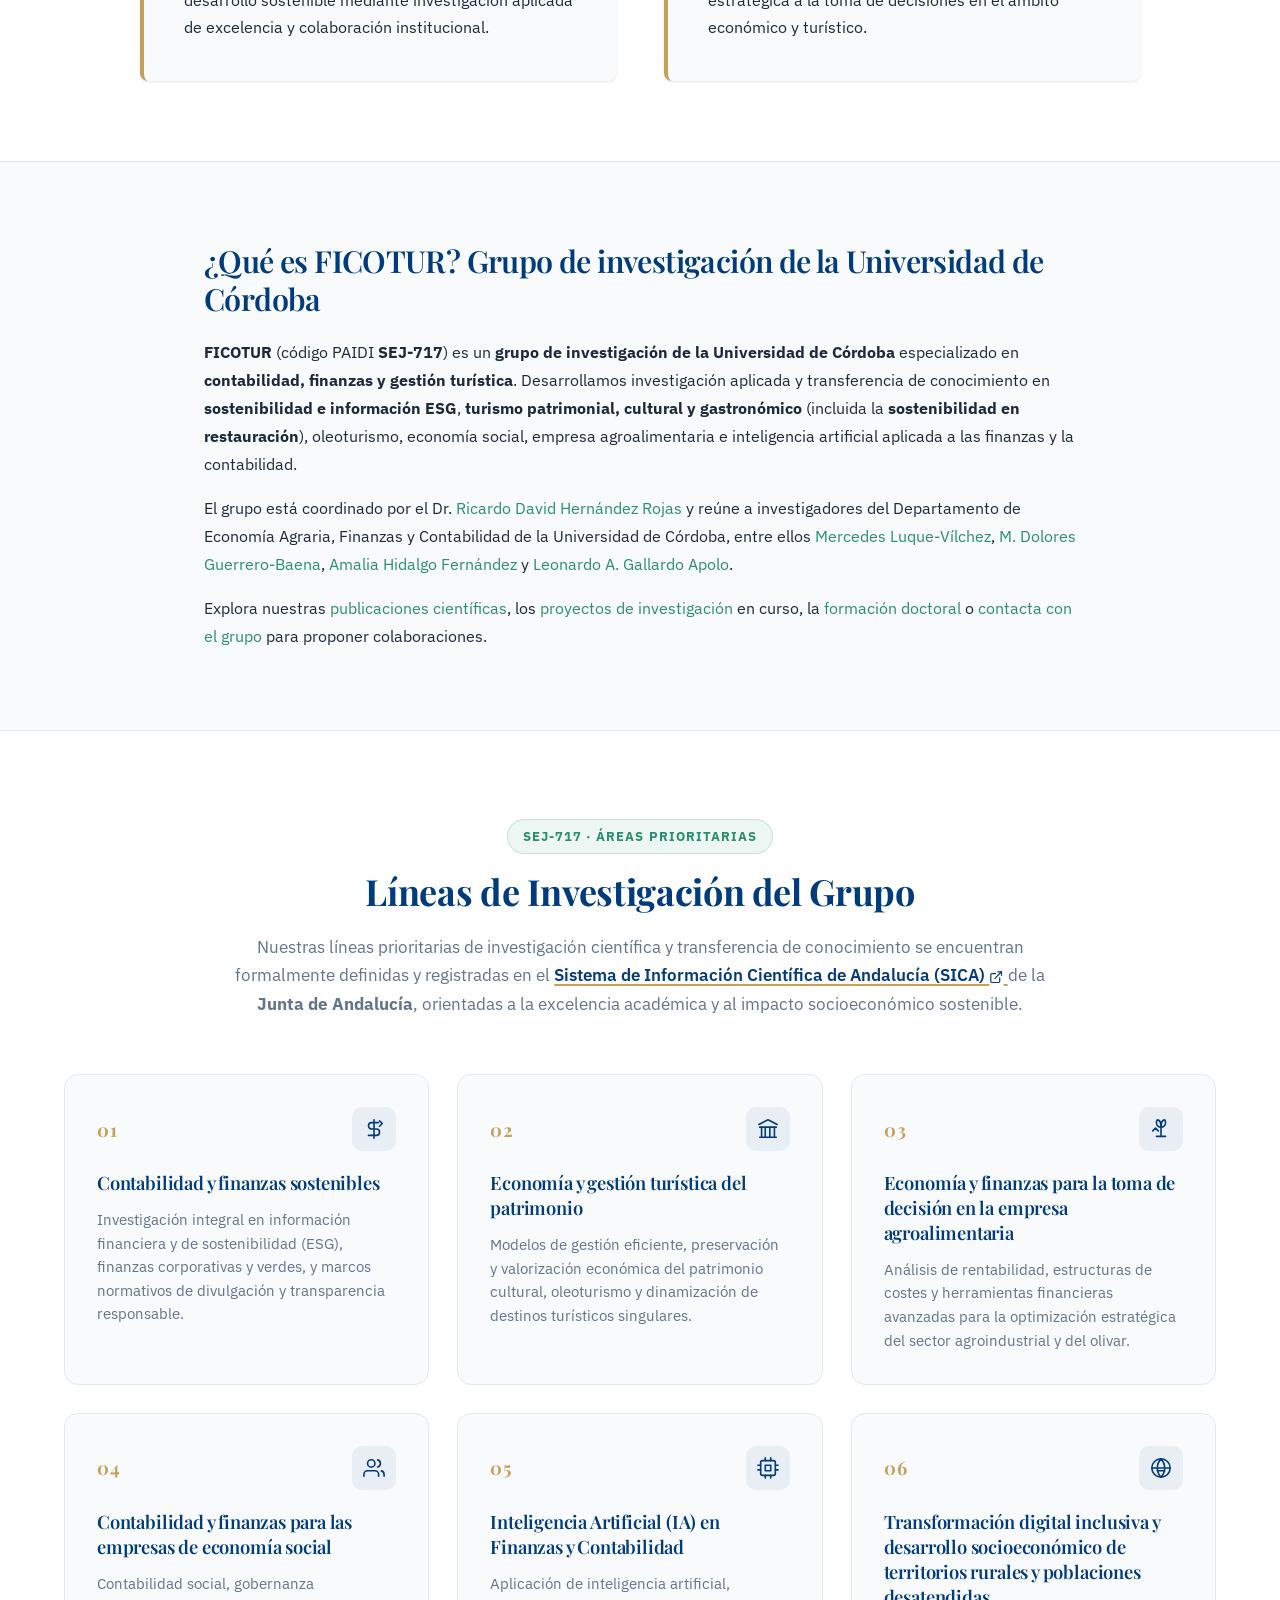
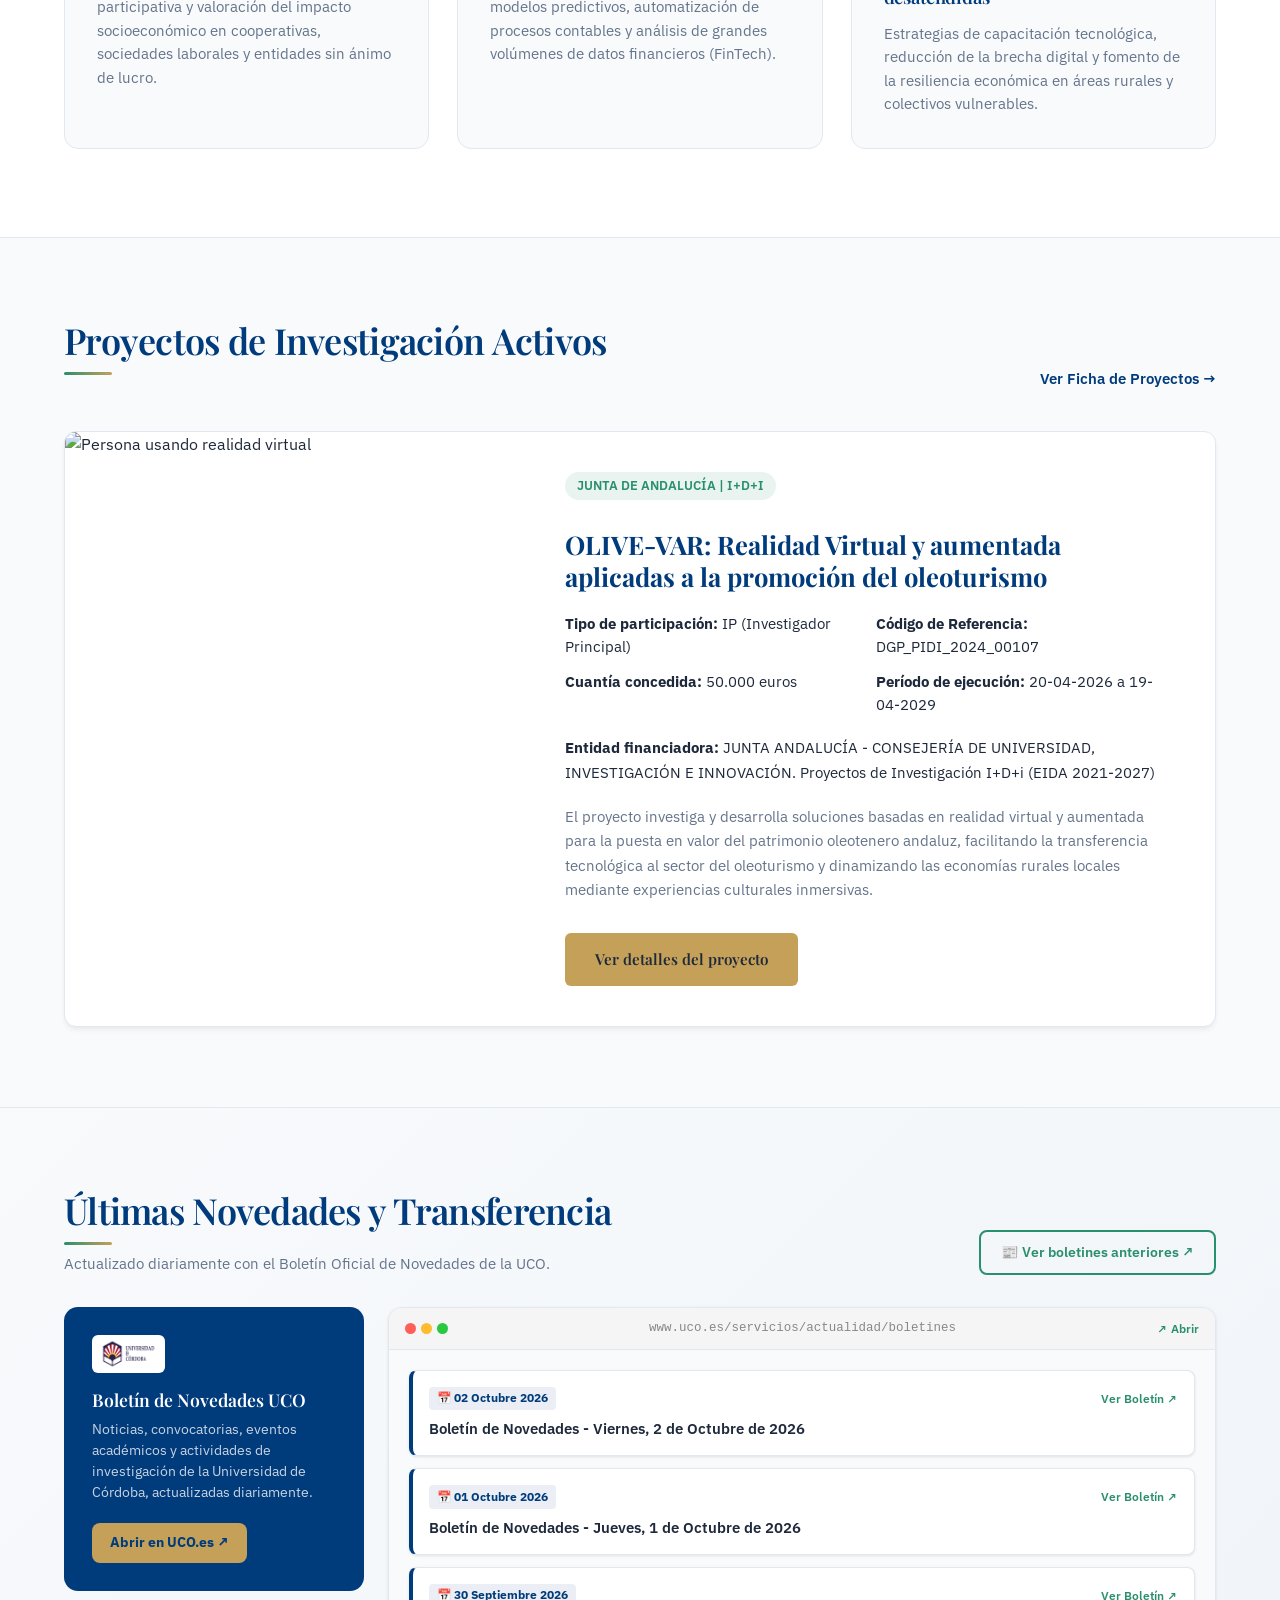
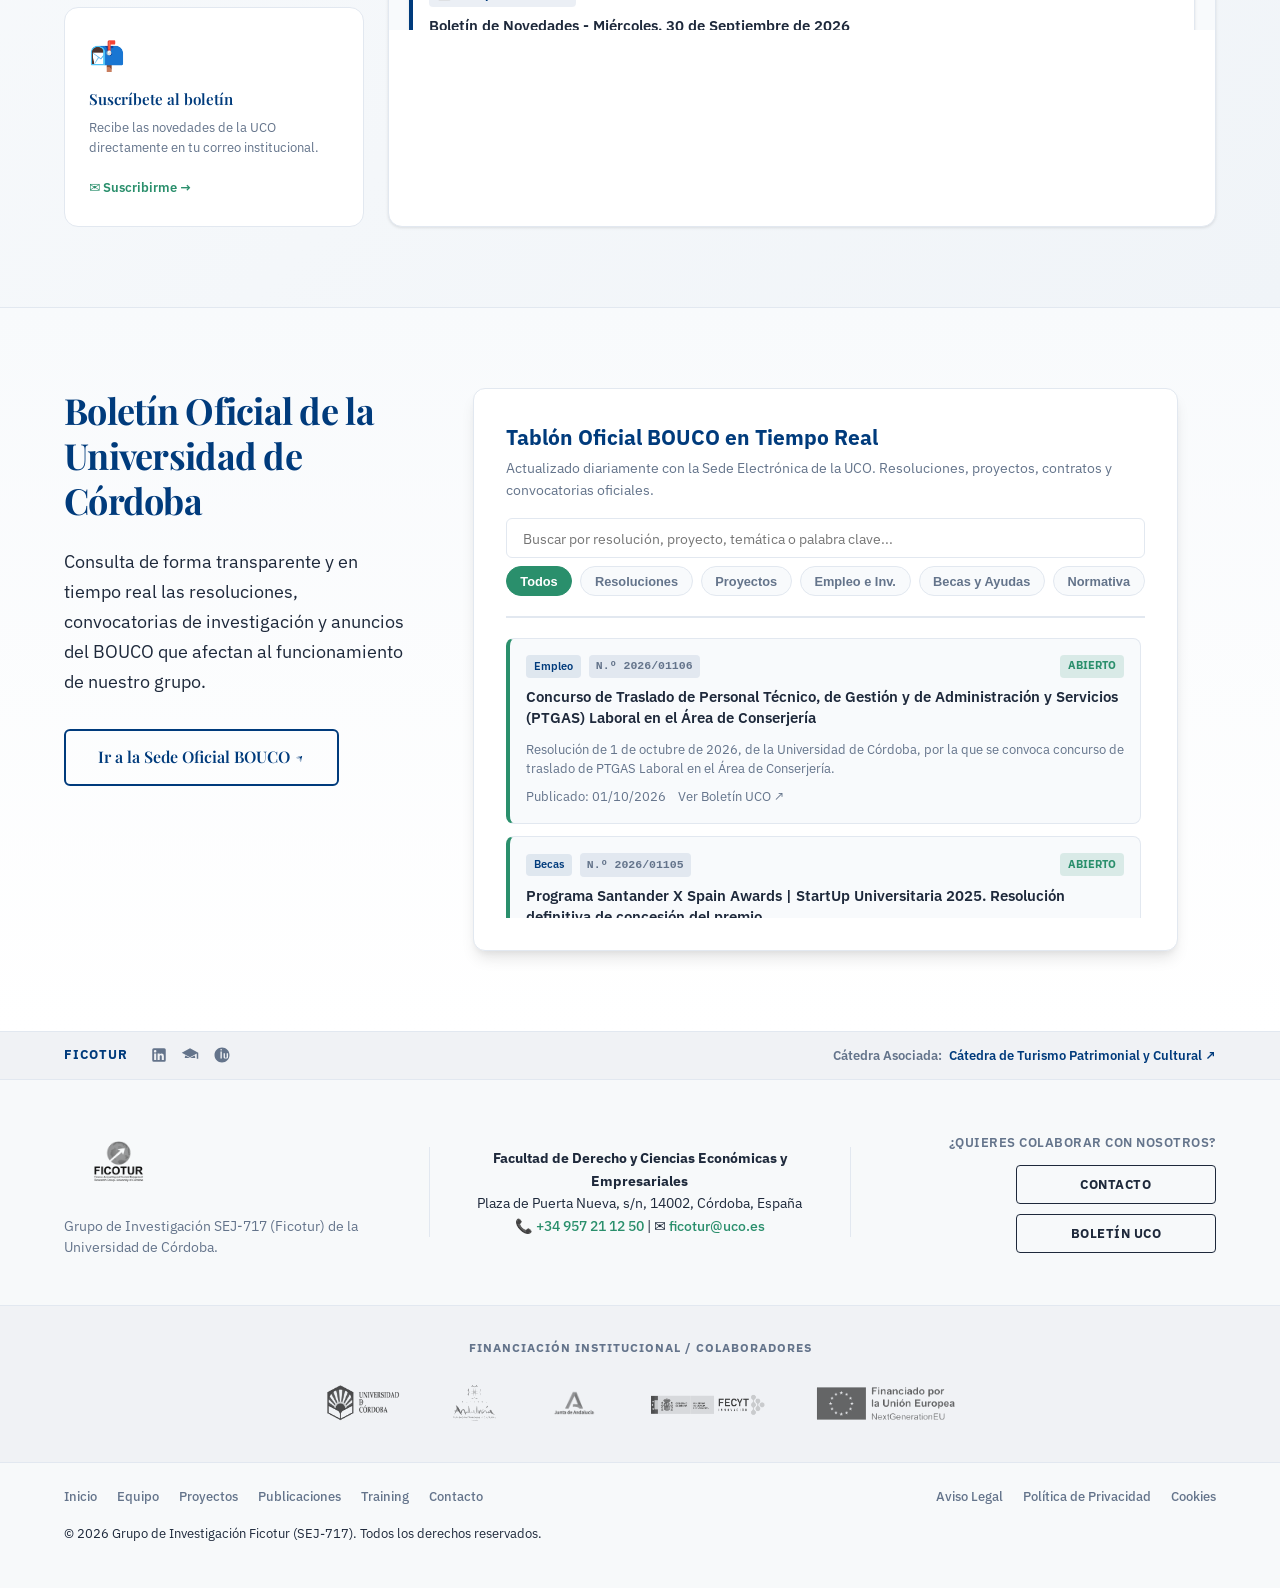
==== commit b48931e7: "feat(seo): potenciar SEO UCO, ocultar GitHub Pages con noindex y sincronizar Transferencia_UCO" ====
--- a/Transferencia_UCO/index.html
+++ b/Transferencia_UCO/index.html
@@ -3,27 +3,34 @@
 <head>
     <meta charset="UTF-8">
     <meta name="viewport" content="width=device-width, initial-scale=1.0">
-    <title>FICOTUR (SEJ-717) · Grupo de Investigación en Finanzas, Contabilidad y Turismo | Universidad de Córdoba</title>
-    <meta name="description" content="Página oficial del Grupo de Investigación FICOTUR (SEJ-717) de la Universidad de Córdoba. Especializados en Contabilidad de Gestión, Finanzas Corporativas, Sostenibilidad y Gestión Turística.">
-    <meta name="keywords" content="FICOTUR, Grupo FICOTUR, SEJ-717, SEJ 717, Universidad de Córdoba, UCO, Finanzas, Contabilidad, Gestión Turística, Turismo Patrimonial, Turismo Gastronómico, Ricardo Hernández Rojas, Leonardo Gallardo Apolo">
+    <title>FICOTUR · Grupo de Investigación en Contabilidad, Finanzas y Turismo | UCO</title>
+    <meta name="description" content="Web oficial de FICOTUR (SEJ-717), grupo de investigación de la Universidad de Córdoba en contabilidad, finanzas, gestión turística y sostenibilidad.">
+    <meta name="keywords" content="FICOTUR, Grupo FICOTUR, SEJ-717, SEJ 717, grupo de investigación Universidad de Córdoba, UCO, contabilidad, finanzas, gestión turística, turismo patrimonial, turismo gastronómico, sostenibilidad en restauración, ESG, Ricardo Hernández Rojas, Leonardo Gallardo, Leonardo Gallardo Apolo, Leonardo A. Gallardo Apolo">
+    <meta name="author" content="Grupo de Investigación FICOTUR (SEJ-717) · Universidad de Córdoba">
+    <meta name="robots" content="index, follow, max-snippet:-1, max-image-preview:large, max-video-preview:-1">
+    <meta name="googlebot" content="index, follow, max-snippet:-1, max-image-preview:large, max-video-preview:-1">
     <link rel="canonical" href="https://www.uco.es/investiga/grupos/ficotur/index.html">
     <link rel="sitemap" type="application/xml" title="Sitemap" href="sitemap.xml">
+    <link rel="icon" type="image/png" href="logo_ficotur_vertical.png">
+    <link rel="apple-touch-icon" href="logo_ficotur_vertical.png">
     <link rel="stylesheet" href="style.css">
 
     <!-- Open Graph / Meta Social para Búsqueda y Redes -->
     <meta property="og:type" content="website">
-    <meta property="og:title" content="FICOTUR (SEJ-717) · Grupo de Investigación Universidad de Córdoba">
-    <meta property="og:description" content="Web oficial del Grupo de Investigación FICOTUR (SEJ-717) de la Universidad de Córdoba. Finanzas, Contabilidad y Gestión Turística.">
+    <meta property="og:title" content="FICOTUR · Grupo de Investigación en Contabilidad, Finanzas y Turismo | UCO">
+    <meta property="og:description" content="Web oficial del Grupo de Investigación FICOTUR (SEJ-717) de la Universidad de Córdoba: contabilidad, finanzas, gestión turística y sostenibilidad.">
     <meta property="og:url" content="https://www.uco.es/investiga/grupos/ficotur/index.html">
     <meta property="og:image" content="https://www.uco.es/investiga/grupos/ficotur/logo_ficotur_vertical.png">
+    <meta property="og:image:alt" content="Logotipo del Grupo de Investigación FICOTUR (SEJ-717) de la Universidad de Córdoba">
     <meta property="og:site_name" content="FICOTUR - Universidad de Córdoba">
     <meta property="og:locale" content="es_ES">
 
     <!-- Twitter Cards -->
     <meta name="twitter:card" content="summary_large_image">
-    <meta name="twitter:title" content="FICOTUR (SEJ-717) · Universidad de Córdoba">
-    <meta name="twitter:description" content="Grupo de Investigación en Finanzas, Contabilidad y Gestión Turística (UCO).">
+    <meta name="twitter:title" content="FICOTUR · Grupo de Investigación en Contabilidad, Finanzas y Turismo | UCO">
+    <meta name="twitter:description" content="Grupo de investigación de la Universidad de Córdoba en contabilidad, finanzas, gestión turística y sostenibilidad.">
     <meta name="twitter:image" content="https://www.uco.es/investiga/grupos/ficotur/logo_ficotur_vertical.png">
+    <meta name="twitter:image:alt" content="Logotipo del Grupo de Investigación FICOTUR (SEJ-717)">
     
     <!-- Marcado de Datos Estructurados Schema.org para SEO Académico (ResearchOrganization) -->
     <script type="application/ld+json">
@@ -35,9 +42,33 @@
           "@id": "https://www.uco.es/investiga/grupos/ficotur/#website",
           "url": "https://www.uco.es/investiga/grupos/ficotur/index.html",
           "name": "FICOTUR - Universidad de Córdoba",
-          "description": "Página oficial del Grupo de Investigación FICOTUR (SEJ-717) de la Universidad de Córdoba",
+          "alternateName": [
+            "FICOTUR",
+            "Grupo FICOTUR",
+            "SEJ-717"
+          ],
+          "description": "Web oficial del Grupo de Investigación FICOTUR (SEJ-717) de la Universidad de Córdoba: contabilidad, finanzas, gestión turística y sostenibilidad.",
+          "inLanguage": "es-ES",
           "publisher": {
             "@id": "https://www.uco.es/investiga/grupos/ficotur/#organization"
+          }
+        },
+        {
+          "@type": "WebPage",
+          "@id": "https://www.uco.es/investiga/grupos/ficotur/index.html#webpage",
+          "url": "https://www.uco.es/investiga/grupos/ficotur/index.html",
+          "name": "FICOTUR · Grupo de Investigación en Contabilidad, Finanzas y Turismo | UCO",
+          "description": "Web oficial de FICOTUR (SEJ-717), grupo de investigación de la Universidad de Córdoba en contabilidad, finanzas, gestión turística y sostenibilidad.",
+          "inLanguage": "es-ES",
+          "isPartOf": {
+            "@id": "https://www.uco.es/investiga/grupos/ficotur/#website"
+          },
+          "about": {
+            "@id": "https://www.uco.es/investiga/grupos/ficotur/#organization"
+          },
+          "primaryImageOfPage": {
+            "@type": "ImageObject",
+            "url": "https://www.uco.es/investiga/grupos/ficotur/logo_ficotur_vertical.png"
           }
         },
         {
@@ -50,12 +81,28 @@
             "SEJ 717",
             "Grupo FICOTUR",
             "FICOTUR UCO",
+            "FICOTUR Universidad de Córdoba",
             "Finanzas, Contabilidad y Gestión Turística"
           ],
-          "description": "Grupo de Investigación en Finanzas, Contabilidad y Gestión Turística de la Universidad de Córdoba (Plan Andaluz de Investigación, Desarrollo e Innovación - PAIDI SEJ-717).",
+          "identifier": {
+            "@type": "PropertyValue",
+            "propertyID": "Código PAIDI",
+            "value": "SEJ-717"
+          },
+          "description": "Grupo de Investigación en Contabilidad, Finanzas y Gestión Turística de la Universidad de Córdoba (Plan Andaluz de Investigación, Desarrollo e Innovación - PAIDI SEJ-717).",
           "url": "https://www.uco.es/investiga/grupos/ficotur/index.html",
           "logo": "https://www.uco.es/investiga/grupos/ficotur/logo_ficotur_vertical.png",
           "image": "https://www.uco.es/investiga/grupos/ficotur/logo_ficotur_vertical.png",
+          "email": "ficotur@uco.es",
+          "telephone": "+34957211250",
+          "address": {
+            "@type": "PostalAddress",
+            "streetAddress": "Plaza de Puerta Nueva, s/n",
+            "postalCode": "14002",
+            "addressLocality": "Córdoba",
+            "addressRegion": "Andalucía",
+            "addressCountry": "ES"
+          },
           "parentOrganization": {
             "@type": "EducationalOrganization",
             "name": "Universidad de Córdoba",
@@ -67,19 +114,21 @@
             ]
           },
           "sameAs": [
-            "https://sica.juntadeandalucia.es/",
-            "https://github.com/ficotursej717-spec/web",
-            "https://ficotursej717-spec.github.io/web/"
+            "https://sica.juntadeandalucia.es/investigan/pages/groups/info.jsf?cid=7457"
           ],
           "knowsAbout": [
-            "Contabilidad de Gestión",
-            "Finanzas Corporativas",
-            "Gestión Turística",
-            "Turismo Patrimonial",
-            "Turismo Gastronómico",
-            "Sostenibilidad",
-            "ESG",
-            "Economía Social"
+            "Contabilidad de gestión",
+            "Contabilidad social",
+            "Finanzas corporativas",
+            "Gestión turística",
+            "Turismo patrimonial",
+            "Turismo gastronómico",
+            "Sostenibilidad en restauración",
+            "Oleoturismo",
+            "Información de sostenibilidad ESG",
+            "Economía social",
+            "Empresa agroalimentaria",
+            "Inteligencia artificial en finanzas y contabilidad"
           ],
           "member": [
             {
@@ -131,13 +180,7 @@
               "sameAs": "https://orcid.org/0009-0004-8597-8311"
             },
             {
-              "@type": "Person",
-              "name": "Leonardo A. Gallardo Apolo",
-              "jobTitle": "Investigador Predoctoral",
-              "sameAs": [
-                "https://orcid.org/0009-0008-9384-5729",
-                "https://leogallardo97-bit.github.io/"
-              ]
+              "@id": "https://www.uco.es/investiga/grupos/ficotur/#leonardo-gallardo-apolo"
             },
             {
               "@type": "Person",
@@ -149,8 +192,46 @@
             "@type": "ContactPoint",
             "email": "ficotur@uco.es",
             "contactType": "scientific support",
-            "availableLanguage": ["Spanish", "English"]
+            "availableLanguage": [
+              "Spanish",
+              "English"
+            ]
           }
+        },
+        {
+          "@type": "Person",
+          "@id": "https://www.uco.es/investiga/grupos/ficotur/#leonardo-gallardo-apolo",
+          "name": "Leonardo A. Gallardo Apolo",
+          "alternateName": [
+            "Leonardo Gallardo",
+            "Leonardo Gallardo Apolo",
+            "Gallardo Apolo, Leonardo A."
+          ],
+          "givenName": "Leonardo A.",
+          "familyName": "Gallardo Apolo",
+          "jobTitle": "Investigador Predoctoral",
+          "description": "Investigador predoctoral del Grupo de Investigación FICOTUR (SEJ-717) de la Universidad de Córdoba.",
+          "image": "https://www.uco.es/investiga/grupos/ficotur/leo_gallardo.png",
+          "url": "https://www.uco.es/investiga/grupos/ficotur/equipo.html?investigador=investigador-2",
+          "worksFor": {
+            "@id": "https://www.uco.es/investiga/grupos/ficotur/#organization"
+          },
+          "affiliation": {
+            "@id": "https://www.uco.es/investiga/grupos/ficotur/#organization"
+          },
+          "knowsAbout": [
+            "Contabilidad",
+            "Finanzas",
+            "Gestión turística",
+            "Sostenibilidad"
+          ],
+          "sameAs": [
+            "https://orcid.org/0009-0008-9384-5729",
+            "https://scholar.google.es/citations?user=H2JP8uwAAAAJ&hl=es",
+            "https://www.linkedin.com/in/leonardo-gallardo-apolo-16ab78355/",
+            "https://www.researchgate.net/profile/Leonardo-Gallardo-Apolo",
+            "https://leogallardo97-bit.github.io/"
+          ]
         }
       ]
     }
@@ -212,7 +293,7 @@
 
             <div class="container hero-cine-content">
                 <span class="hero-eyebrow" data-translate="hero-eyebrow">Grupo de Investigación Ficotur (SEJ-717) — Universidad de Córdoba</span>
-                <h1 data-translate="hero-title">Finance, Accounting and Tourism Management</h1>
+                <h1 data-translate="hero-title">Contabilidad, Finanzas y Gestión Turística</h1>
                 <p class="hero-subtitle" data-translate="hero-desc">Generamos conocimiento científico de alto impacto y transferencia tecnológica aplicada al desarrollo económico y la sostenibilidad turística.</p>
 
                 <div class="hero-buttons">
@@ -359,6 +440,22 @@
                         <p data-translate="vision-desc">Consolidar a FICOTUR como un grupo de investigación de referencia nacional e internacional, reconocido por la rigurosidad de sus metodologías, la transferencia tecnológica de vanguardia y su contribución estratégica a la toma de decisiones en el ámbito económico y turístico.</p>
                     </div>
                 </div>
+            </div>
+        </section>
+
+        <!-- SOBRE FICOTUR (texto visible e indexable para SEO) -->
+        <section class="section-padding" id="sobre-ficotur" style="background-color: var(--bg-light); border-bottom: 1px solid var(--border-color);">
+            <div class="container" style="max-width: 920px;">
+                <h2 style="font-family: var(--font-headings); color: var(--primary); font-size: 1.9rem; line-height: 1.25; margin-bottom: 1.25rem;">¿Qué es FICOTUR? Grupo de investigación de la Universidad de Córdoba</h2>
+                <p style="color: var(--text-dark); line-height: 1.75; margin-bottom: 1rem;">
+                    <strong>FICOTUR</strong> (código PAIDI <strong>SEJ-717</strong>) es un <strong>grupo de investigación de la Universidad de Córdoba</strong> especializado en <strong>contabilidad, finanzas y gestión turística</strong>. Desarrollamos investigación aplicada y transferencia de conocimiento en <strong>sostenibilidad e información ESG</strong>, <strong>turismo patrimonial, cultural y gastronómico</strong> (incluida la <strong>sostenibilidad en restauración</strong>), oleoturismo, economía social, empresa agroalimentaria e inteligencia artificial aplicada a las finanzas y la contabilidad.
+                </p>
+                <p style="color: var(--text-dark); line-height: 1.75; margin-bottom: 1rem;">
+                    El grupo está coordinado por el Dr. <a href="equipo.html?investigador=investigador-1">Ricardo David Hernández Rojas</a> y reúne a investigadores del Departamento de Economía Agraria, Finanzas y Contabilidad de la Universidad de Córdoba, entre ellos <a href="equipo.html?investigador=investigador-3">Mercedes Luque-Vílchez</a>, <a href="equipo.html?investigador=investigador-6">M. Dolores Guerrero-Baena</a>, <a href="equipo.html?investigador=investigador-8">Amalia Hidalgo Fernández</a> y <a href="equipo.html?investigador=investigador-2">Leonardo A. Gallardo Apolo</a>.
+                </p>
+                <p style="color: var(--text-dark); line-height: 1.75; margin-bottom: 0;">
+                    Explora nuestras <a href="publicaciones.html">publicaciones científicas</a>, los <a href="proyectos.html">proyectos de investigación</a> en curso, la <a href="training.html">formación doctoral</a> o <a href="contacto.html">contacta con el grupo</a> para proponer colaboraciones.
+                </p>
             </div>
         </section>
 
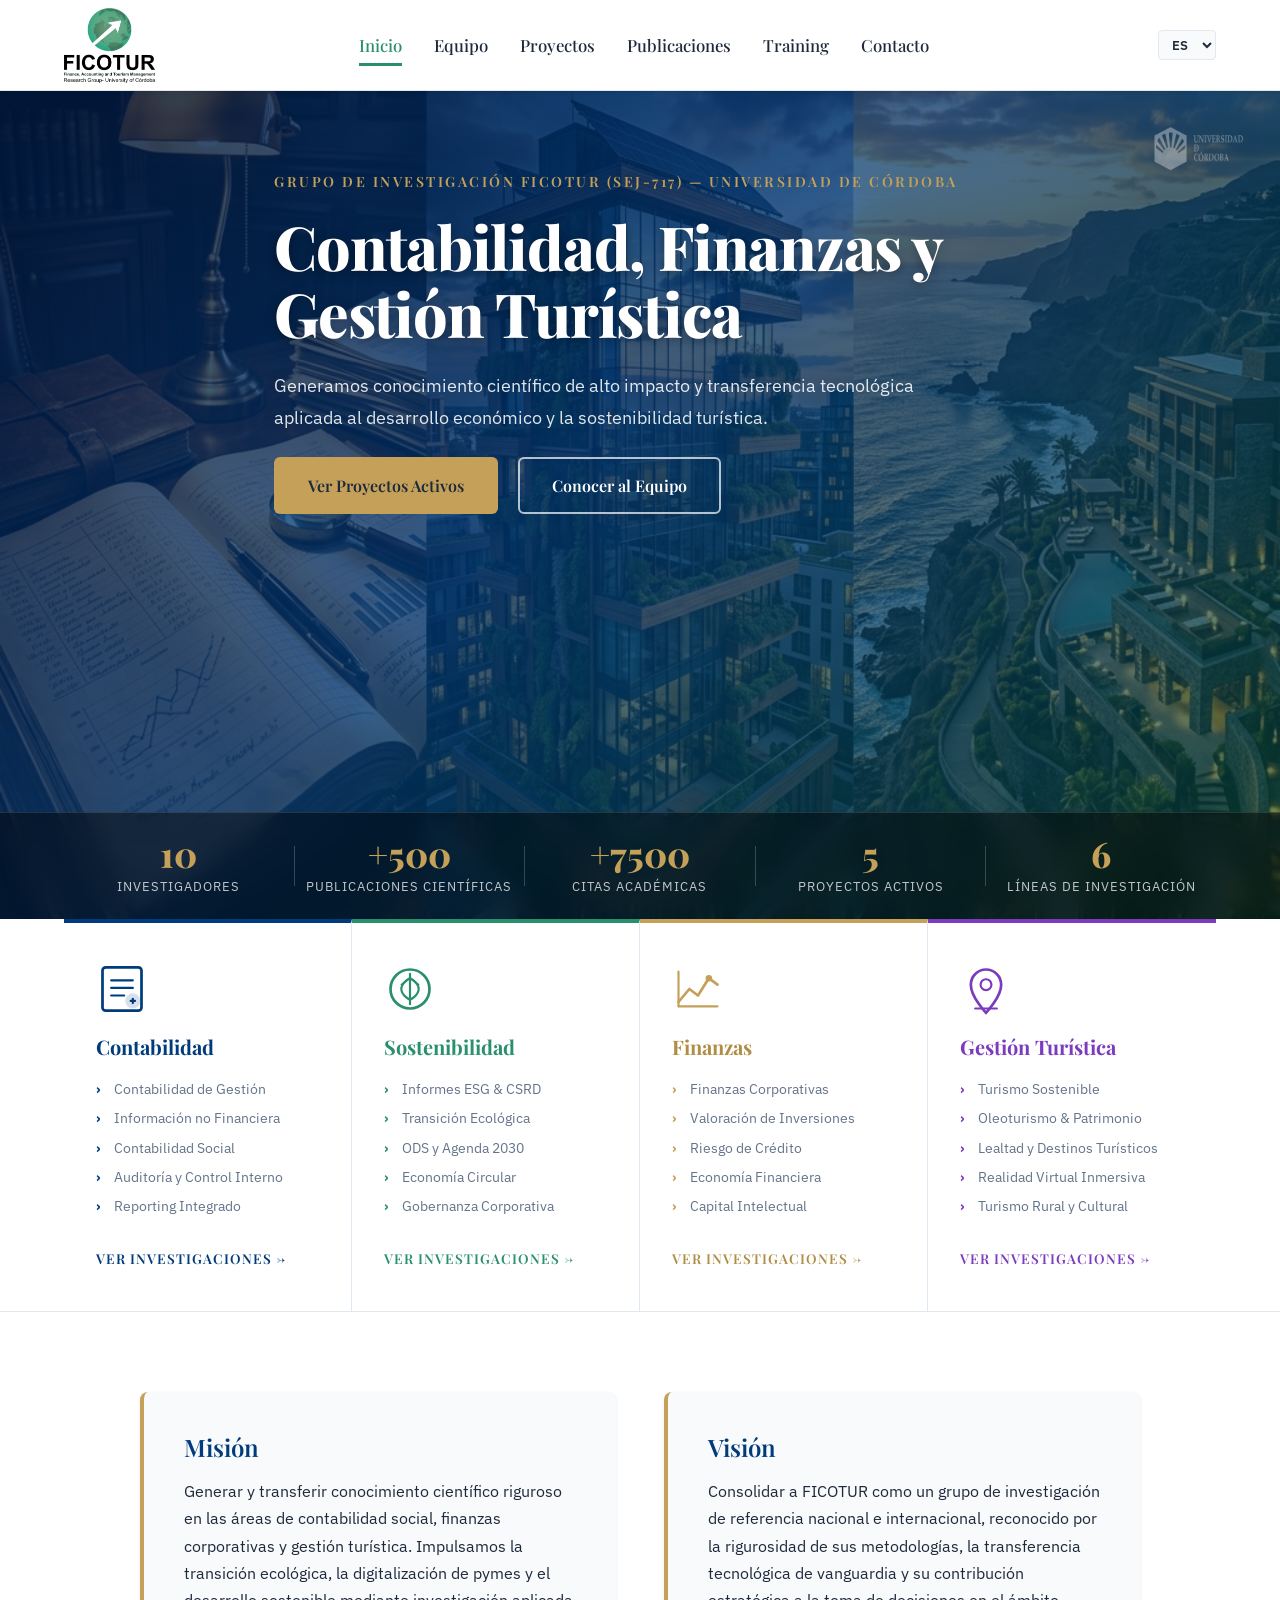
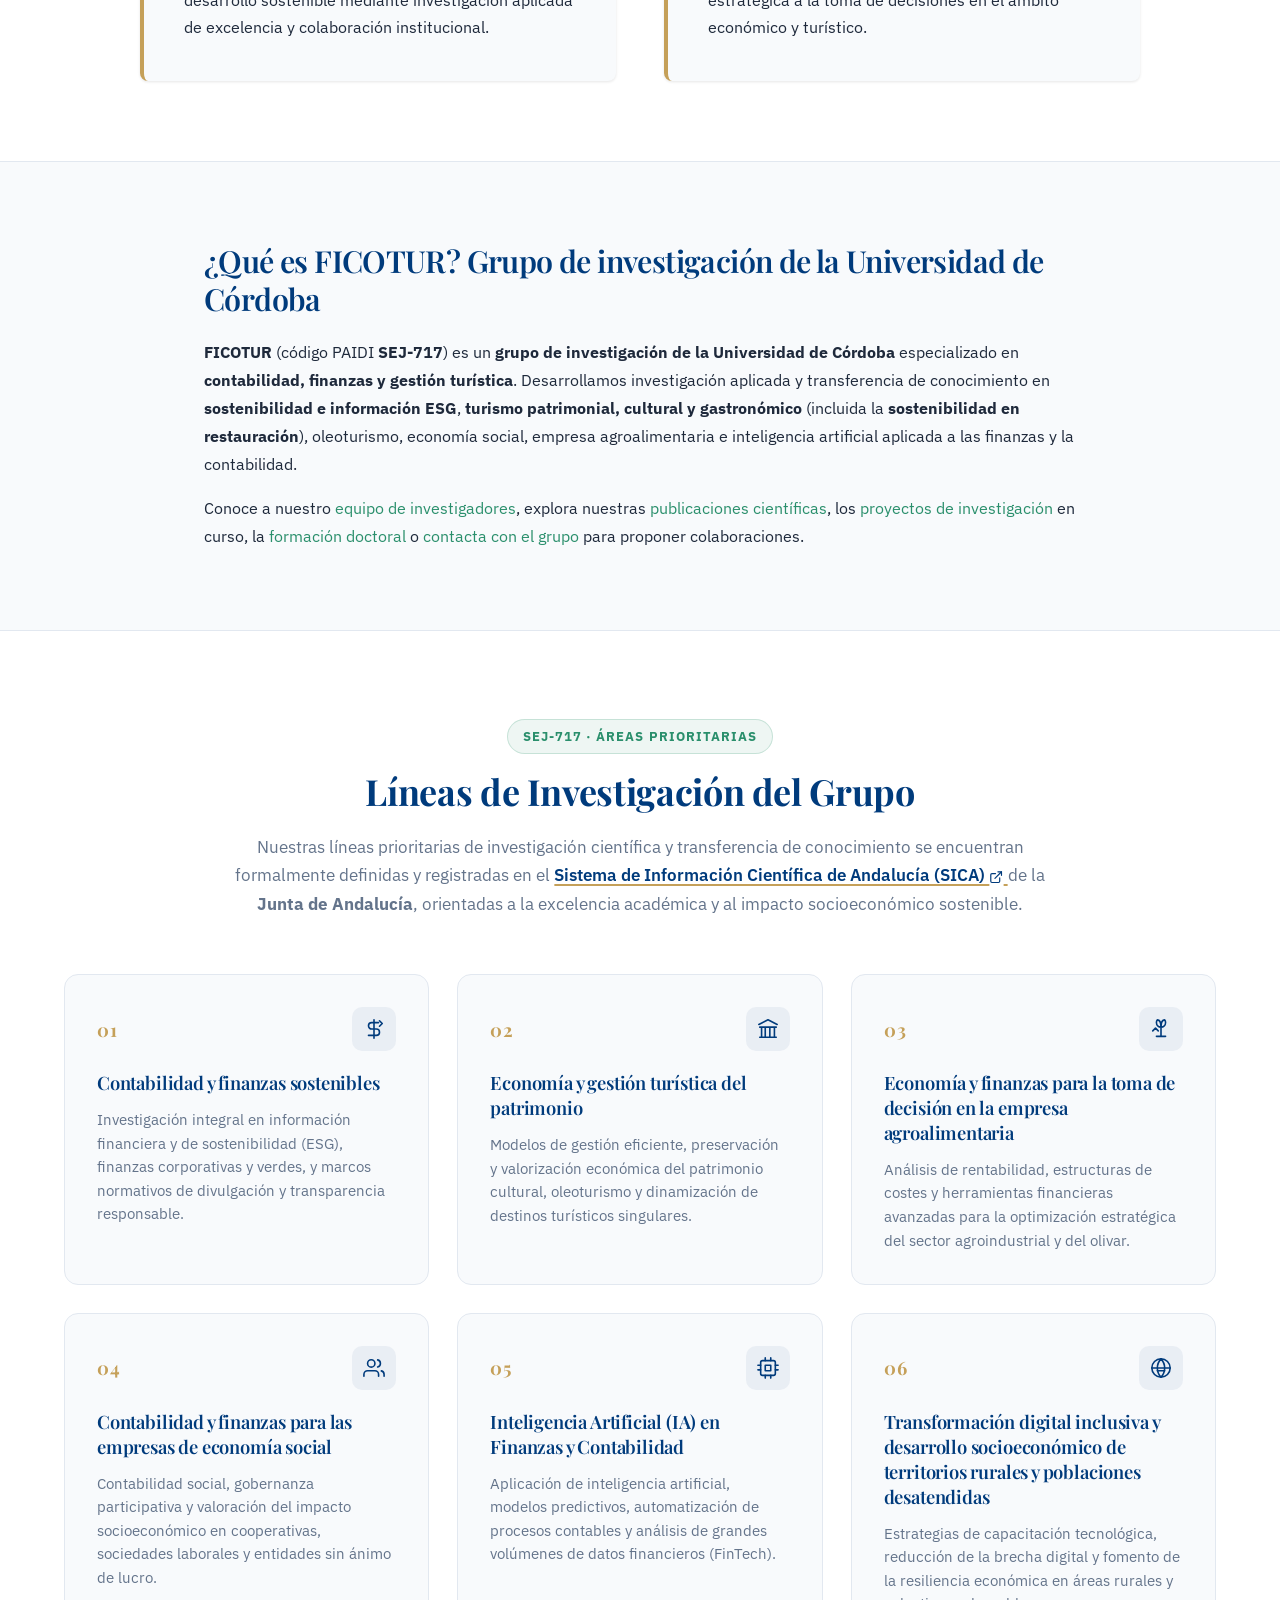
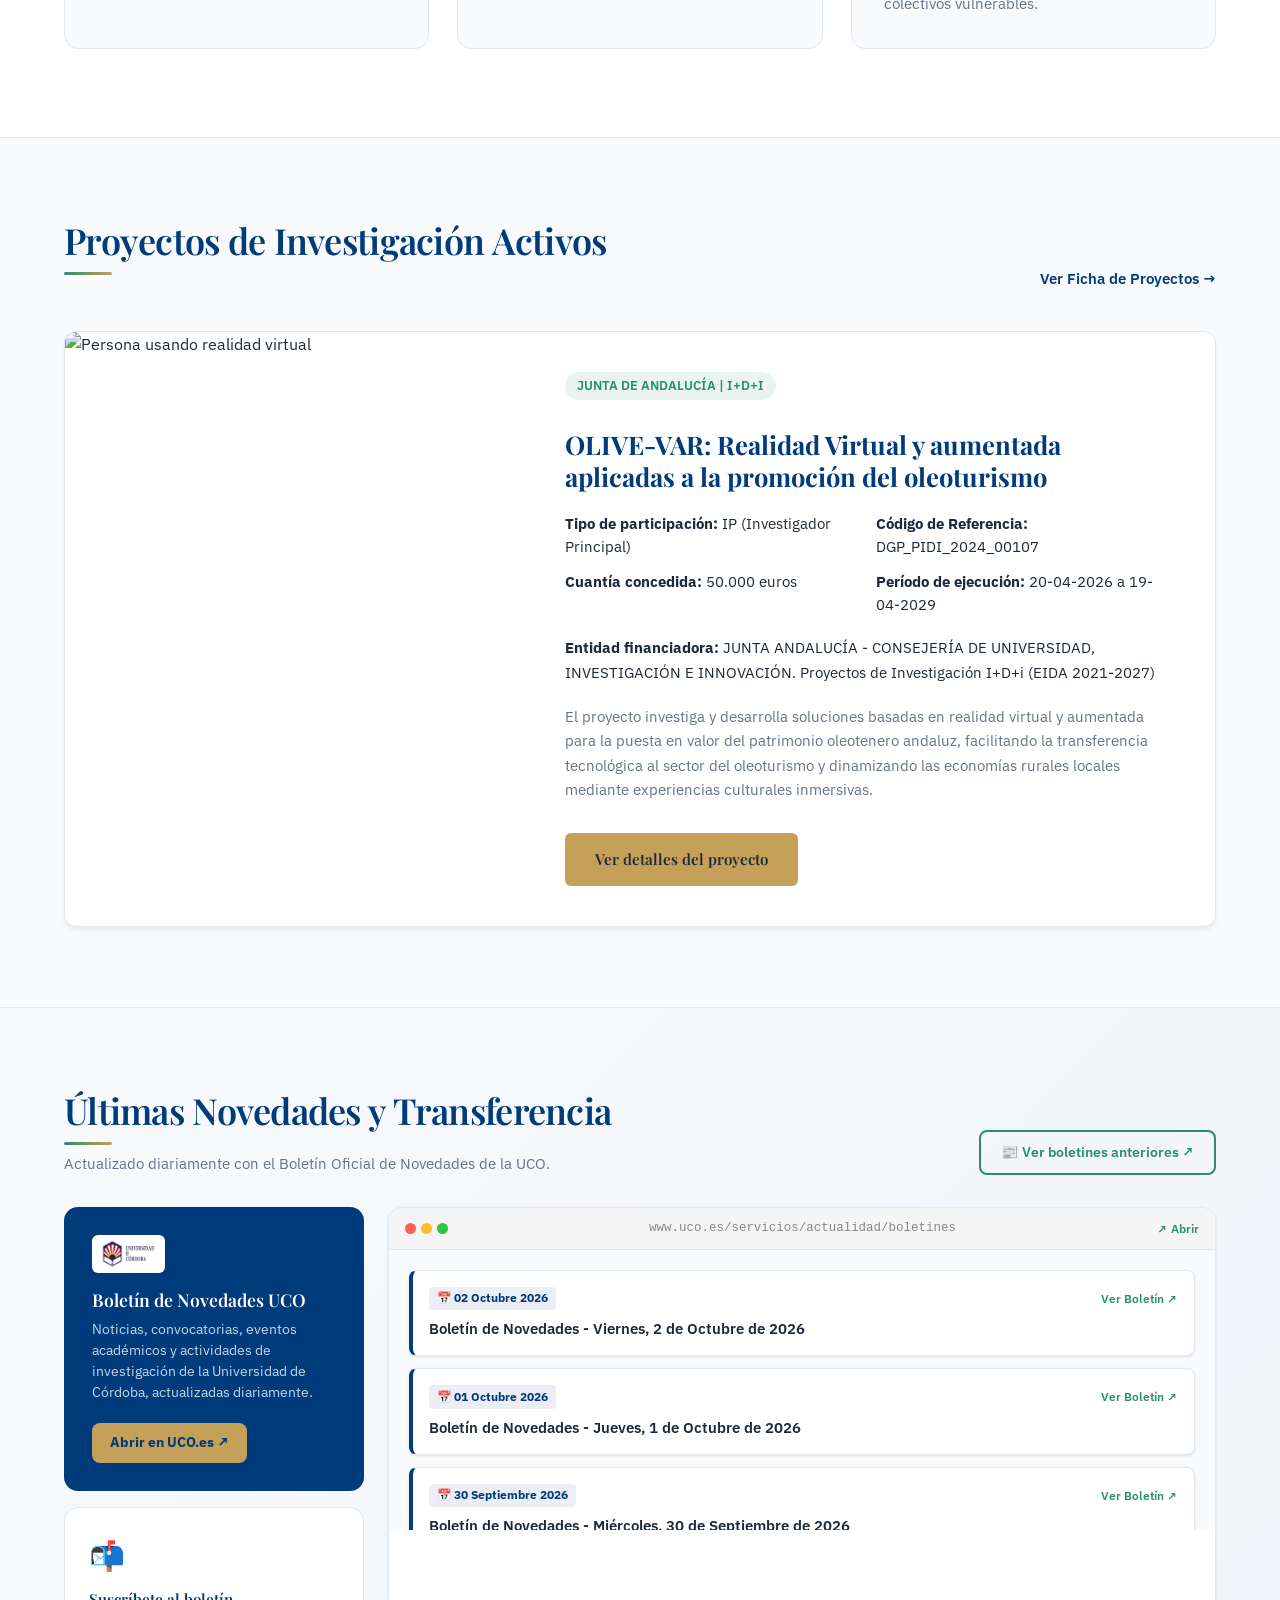
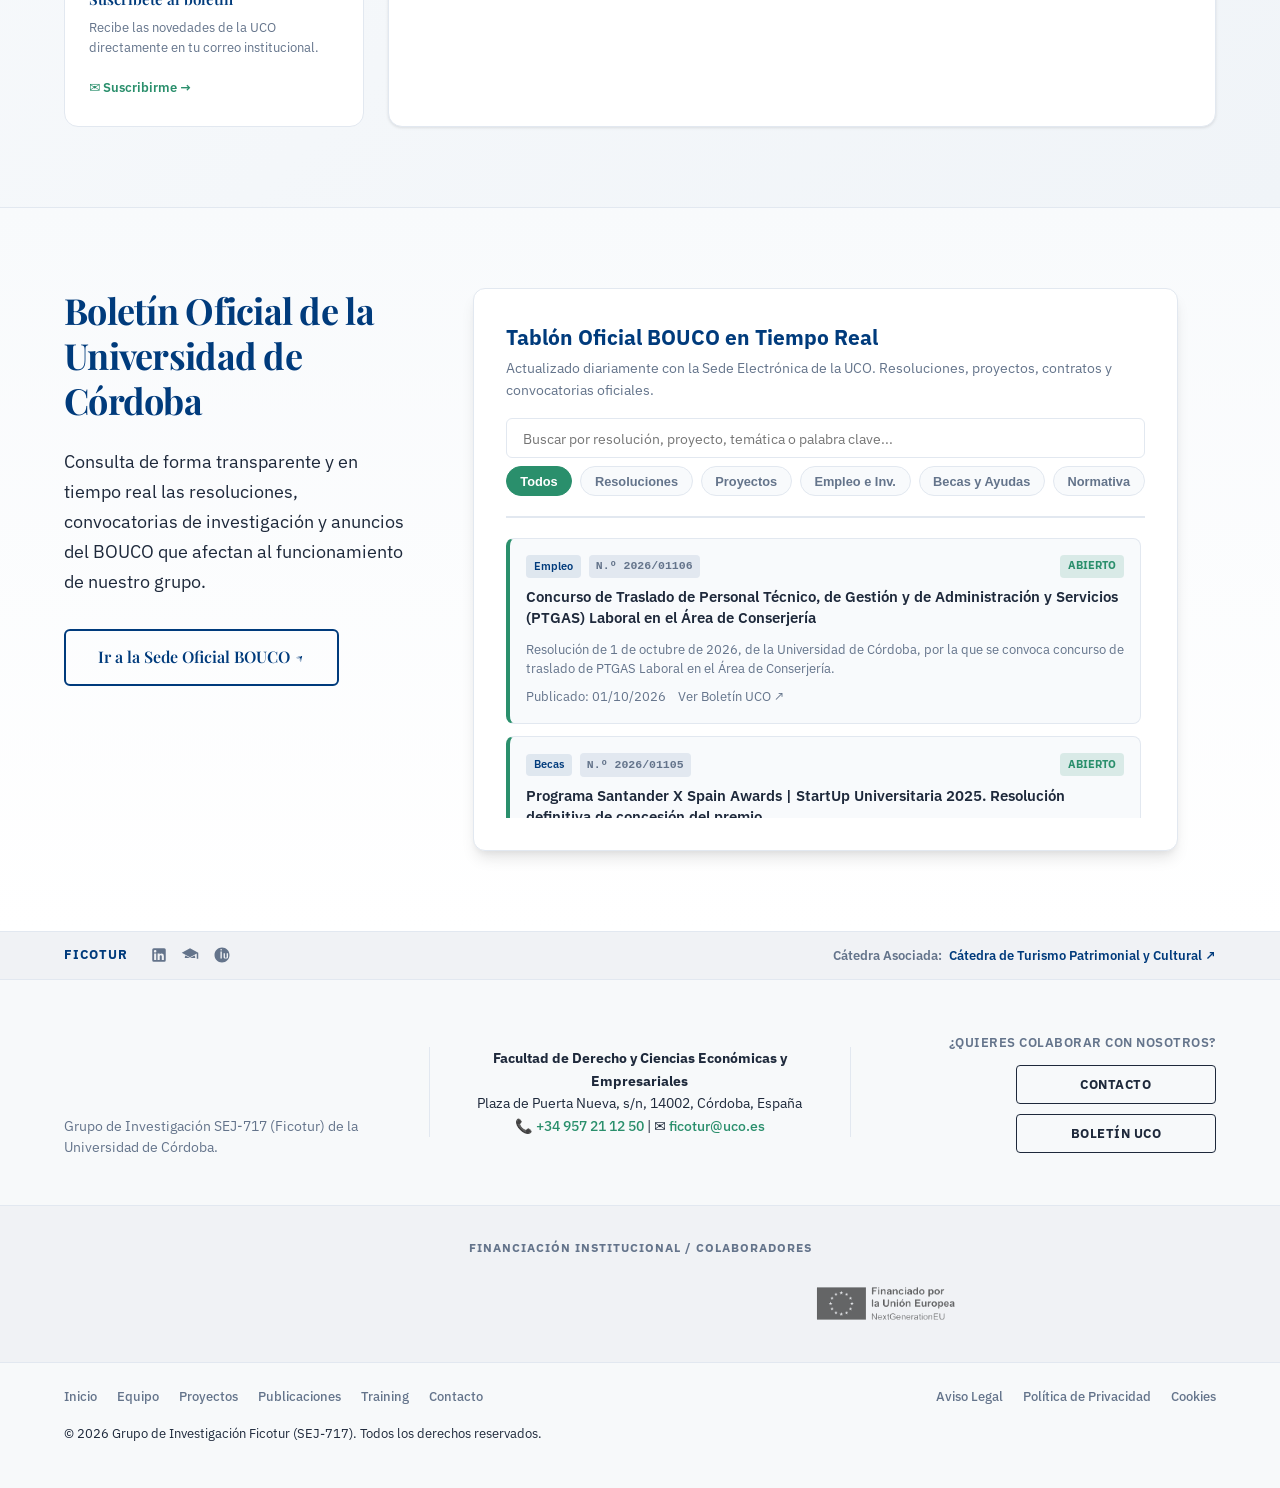
==== commit 4fc06e17: "refactor: eliminar parrafo individual de investigadores de sobre-ficotur manteniendo enlace al equip" ====
--- a/Transferencia_UCO/index.html
+++ b/Transferencia_UCO/index.html
@@ -450,11 +450,8 @@
                 <p style="color: var(--text-dark); line-height: 1.75; margin-bottom: 1rem;">
                     <strong>FICOTUR</strong> (código PAIDI <strong>SEJ-717</strong>) es un <strong>grupo de investigación de la Universidad de Córdoba</strong> especializado en <strong>contabilidad, finanzas y gestión turística</strong>. Desarrollamos investigación aplicada y transferencia de conocimiento en <strong>sostenibilidad e información ESG</strong>, <strong>turismo patrimonial, cultural y gastronómico</strong> (incluida la <strong>sostenibilidad en restauración</strong>), oleoturismo, economía social, empresa agroalimentaria e inteligencia artificial aplicada a las finanzas y la contabilidad.
                 </p>
-                <p style="color: var(--text-dark); line-height: 1.75; margin-bottom: 1rem;">
-                    El grupo está coordinado por el Dr. <a href="equipo.html?investigador=investigador-1">Ricardo David Hernández Rojas</a> y reúne a investigadores del Departamento de Economía Agraria, Finanzas y Contabilidad de la Universidad de Córdoba, entre ellos <a href="equipo.html?investigador=investigador-3">Mercedes Luque-Vílchez</a>, <a href="equipo.html?investigador=investigador-6">M. Dolores Guerrero-Baena</a>, <a href="equipo.html?investigador=investigador-8">Amalia Hidalgo Fernández</a> y <a href="equipo.html?investigador=investigador-2">Leonardo A. Gallardo Apolo</a>.
-                </p>
                 <p style="color: var(--text-dark); line-height: 1.75; margin-bottom: 0;">
-                    Explora nuestras <a href="publicaciones.html">publicaciones científicas</a>, los <a href="proyectos.html">proyectos de investigación</a> en curso, la <a href="training.html">formación doctoral</a> o <a href="contacto.html">contacta con el grupo</a> para proponer colaboraciones.
+                    Conoce a nuestro <a href="equipo.html">equipo de investigadores</a>, explora nuestras <a href="publicaciones.html">publicaciones científicas</a>, los <a href="proyectos.html">proyectos de investigación</a> en curso, la <a href="training.html">formación doctoral</a> o <a href="contacto.html">contacta con el grupo</a> para proponer colaboraciones.
                 </p>
             </div>
         </section>
